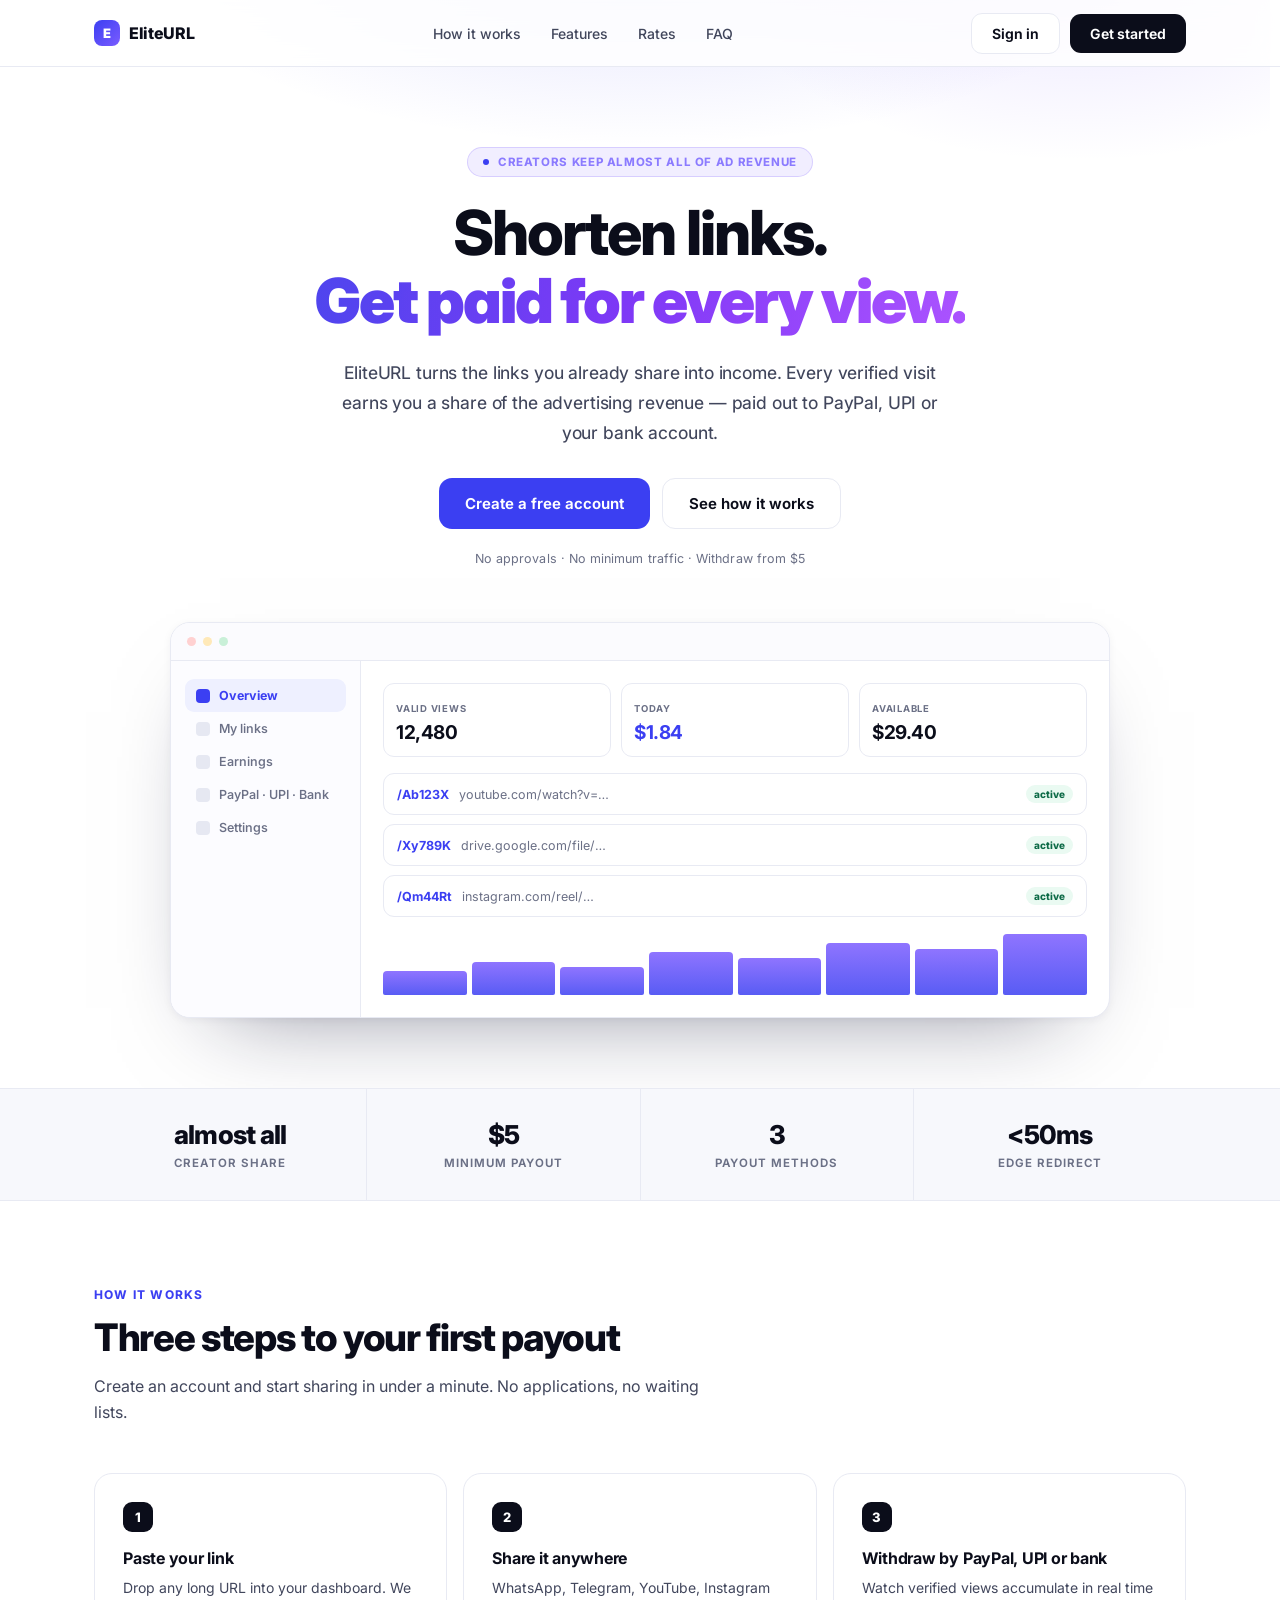
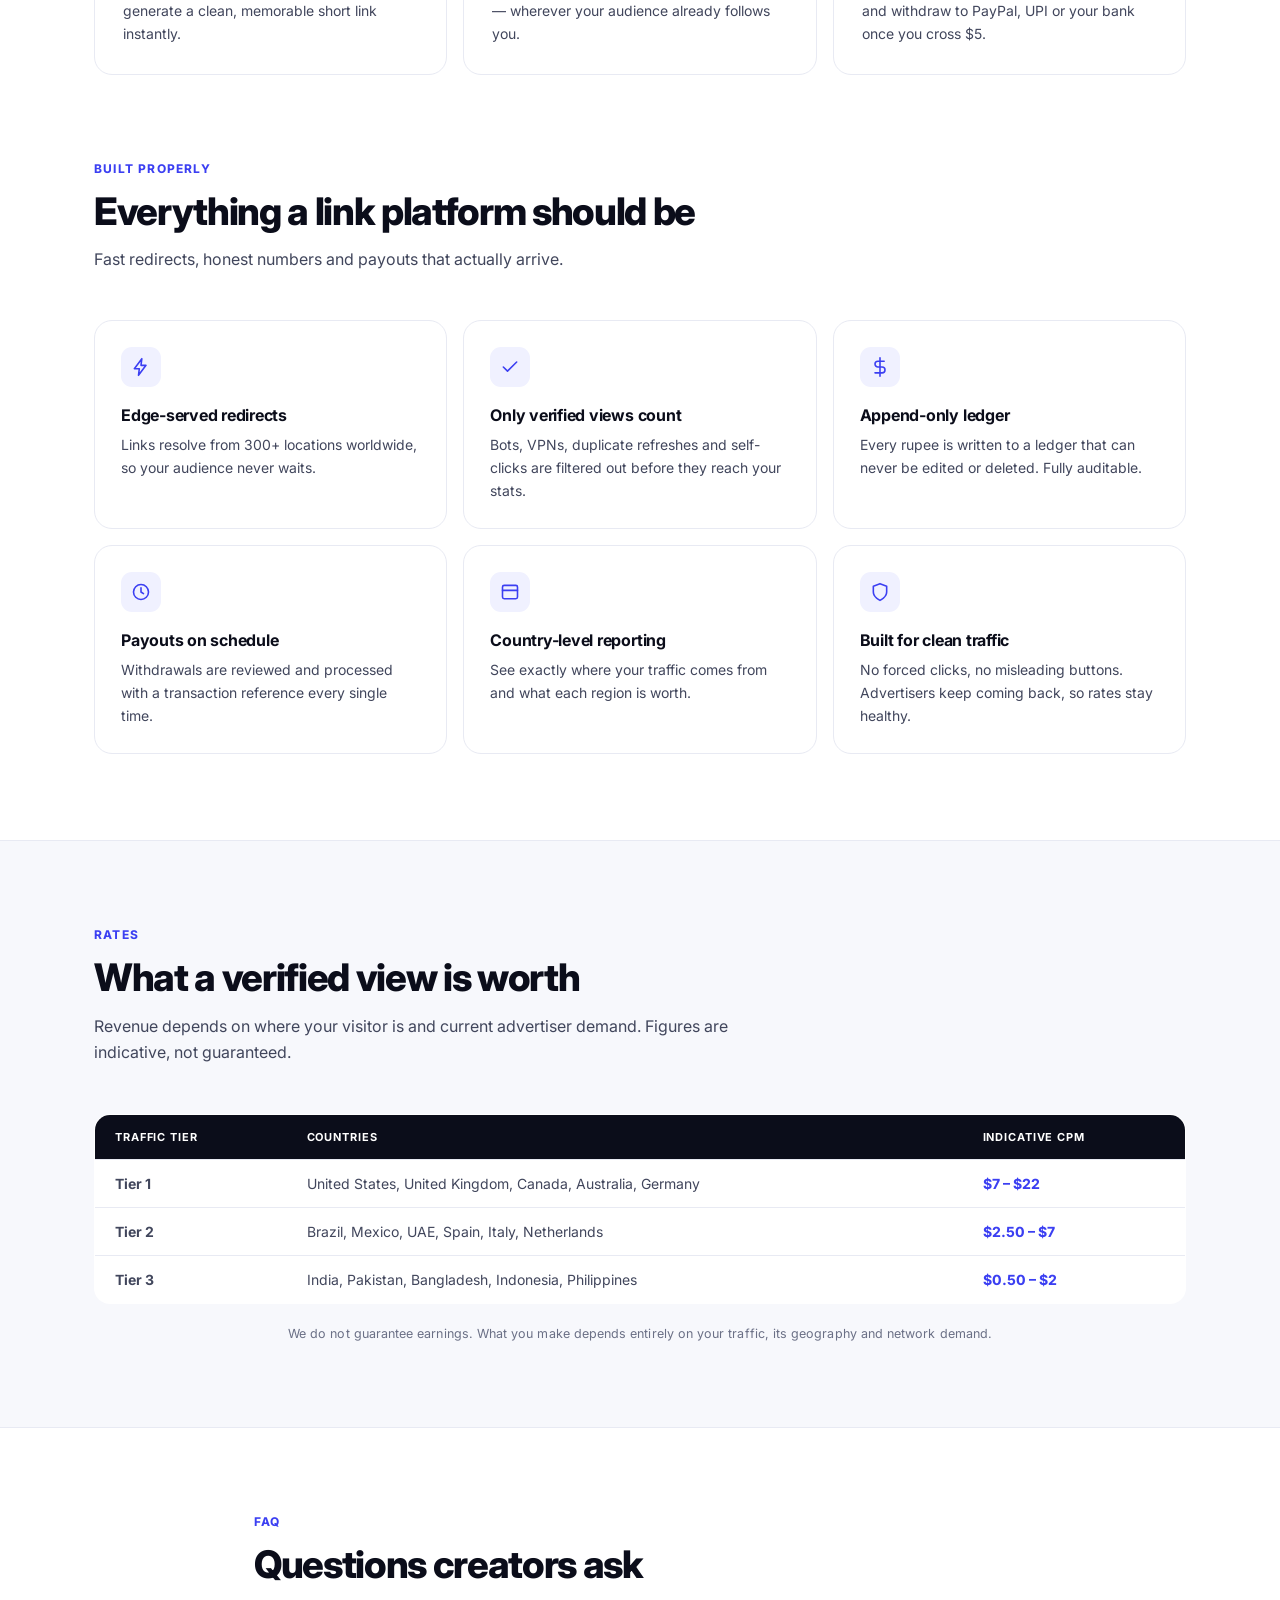
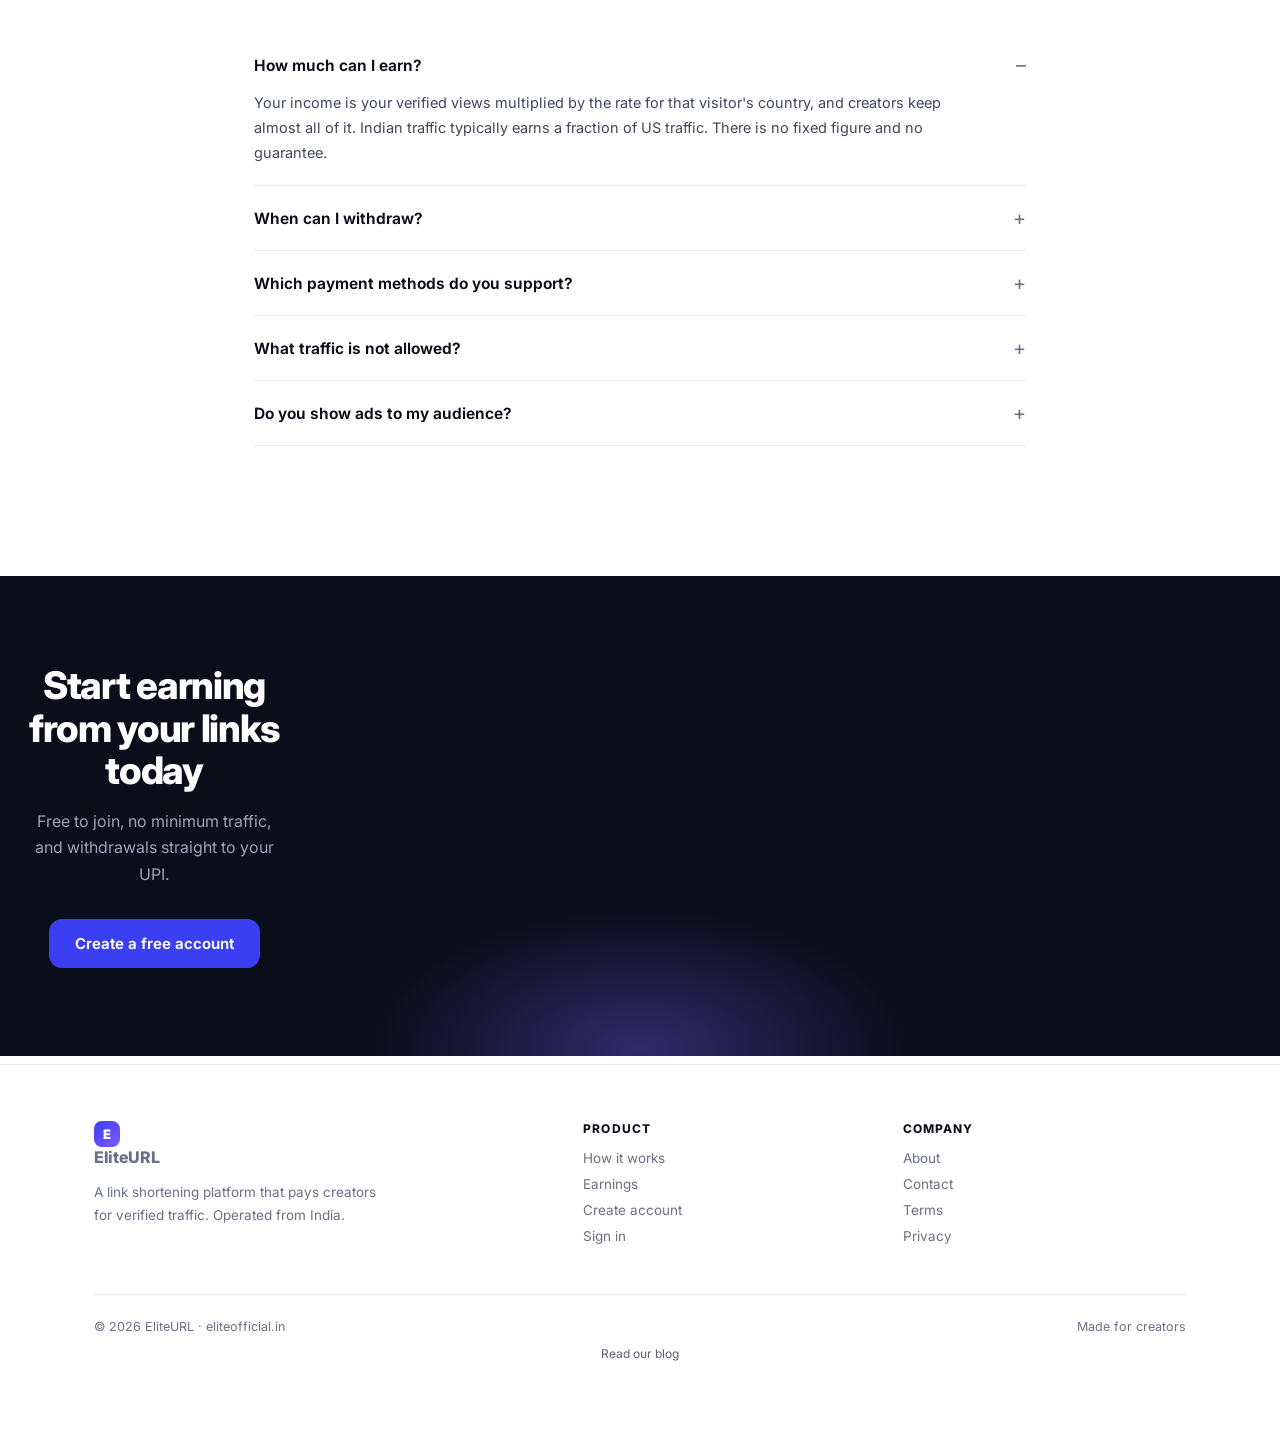
==== index.html @ 47c83dc6 "Add files via upload" ====
<!doctype html>
<html lang="en">
<head>
<meta charset="utf-8">
<meta name="viewport" content="width=device-width,initial-scale=1">
<title>EliteURL — Free URL Shortener That Pays You | Earn Money From Links in India</title>
<meta name="description" content="EliteURL is a paid URL shortener that pays creators for verified traffic. No withdrawal fee, $5 minimum payout, paid within 12 hours by UPI, PayPal or bank transfer.">
<meta name="theme-color" content="#0e1020">
<link rel="canonical" href="https://eliteofficial.in/">
<link rel="icon" href="/favicon.svg" type="image/svg+xml">
<link rel="manifest" href="/site.webmanifest">
<meta property="og:type" content="website">
<meta property="og:site_name" content="EliteURL">
<meta property="og:url" content="https://eliteofficial.in/">
<meta property="og:title" content="EliteURL — Shorten Links. Get Paid for Every View.">
<meta property="og:description" content="Free URL shortener that pays you. No withdrawal fee, $5 minimum, paid within 12 hours by UPI, PayPal or bank.">
<meta name="twitter:card" content="summary_large_image">
<meta name="twitter:title" content="EliteURL — Shorten links. Earn from every verified view.">
<meta name="twitter:description" content="Turn the links you already share into income. Keep almost all of ad revenue and withdraw straight to UPI.">
<meta name="robots" content="index,follow,max-image-preview:large">
<script type="application/ld+json">
{
  "@context": "https://schema.org",
  "@graph": [
    {
      "@type": "Organization",
      "@id": "https://eliteofficial.in/#org",
      "name": "EliteURL",
      "url": "https://eliteofficial.in/",
      "logo": "https://eliteofficial.in/favicon.svg",
      "description": "A link shortening platform that pays creators for verified traffic.",
      "areaServed": "IN"
    },
    {
      "@type": "WebSite",
      "@id": "https://eliteofficial.in/#site",
      "url": "https://eliteofficial.in/",
      "name": "EliteURL",
      "publisher": { "@id": "https://eliteofficial.in/#org" }
    },
    {
      "@type": "FAQPage",
      "mainEntity": [
        {
          "@type": "Question",
          "name": "How much can I earn with EliteURL?",
          "acceptedAnswer": { "@type": "Answer", "text": "Your income is your verified views multiplied by the rate for that visitor's country. Creators keep almost all of the advertising revenue. There is no fixed figure and no guaranteed income." }
        },
        {
          "@type": "Question",
          "name": "When can I withdraw my earnings?",
          "acceptedAnswer": { "@type": "Answer", "text": "Once your confirmed balance crosses $5. Earnings stay estimated until they are reconciled against the advertising network's report, which usually takes 30 to 45 days." }
        },
        {
          "@type": "Question",
          "name": "Which payment methods does EliteURL support?",
          "acceptedAnswer": { "@type": "Answer", "text": "PayPal, UPI and direct bank transfer. Every payout carries a transaction reference." }
        },
        {
          "@type": "Question",
          "name": "What traffic is not allowed?",
          "acceptedAnswer": { "@type": "Answer", "text": "Automated or incentivised traffic, self-clicks, proxies and VPNs, and links to malware, phishing, adult content, gambling or pirated material." }
        }
      ]
    }
  ]
}
</script>
<style>
:root{--ink:#0b0d1a;--body:#41465c;--muted:#6b7086;--accent:#3b3ff2;--accent-2:#7b5cff;--line:#e8eaf3;--bg:#ffffff;--soft:#f7f8fc;--dark:#0b0d1a}
*{box-sizing:border-box}
html{scroll-behavior:smooth;-webkit-text-size-adjust:100%}
body{overflow-x:hidden;margin:0;font-family:Inter,-apple-system,BlinkMacSystemFont,"Segoe UI",Roboto,Helvetica,Arial,sans-serif;color:var(--ink);background:var(--bg);-webkit-font-smoothing:antialiased;text-rendering:optimizeLegibility}
a{color:inherit;text-decoration:none}
.wrap{max-width:1140px;margin:0 auto;padding:0 24px}

/* nav */
header{position:sticky;top:0;z-index:50;background:rgba(255,255,255,.82);backdrop-filter:saturate(180%) blur(14px);-webkit-backdrop-filter:saturate(180%) blur(14px);border-bottom:1px solid var(--line)}
.nav{display:flex;align-items:center;justify-content:space-between;height:66px}
.brand{display:flex;align-items:center;gap:9px;font-weight:800;letter-spacing:-.02em;font-size:16px;color:var(--ink)}
.mark{width:26px;height:26px;border-radius:8px;background:linear-gradient(135deg,var(--accent),var(--accent-2));display:grid;place-items:center;color:#fff;font-size:13px;font-weight:900}
.nav-links{display:flex;align-items:center;gap:30px}
.nav-links a{font-size:14px;color:var(--body);font-weight:500}
.nav-links a:hover{color:var(--ink)}
.nav-cta{display:flex;align-items:center;gap:10px}
.btn{display:inline-flex;align-items:center;justify-content:center;gap:8px;padding:11px 20px;border-radius:11px;font-size:14px;font-weight:650;border:0;cursor:pointer;font-family:inherit;transition:transform .12s ease,background .15s ease,border-color .15s ease}
.btn:active{transform:translateY(1px)}
.btn-primary{background:var(--ink);color:#fff}
.btn-primary:hover{background:#1c2036}
.btn-accent{background:var(--accent);color:#fff}
.btn-accent:hover{background:#2f33d9}
.btn-outline{background:#fff;color:var(--ink);border:1px solid var(--line)}
.btn-outline:hover{border-color:#c9cce0;background:#fcfcff}
.btn-lg{padding:15px 26px;font-size:15px;border-radius:13px}

/* hero */
.hero{padding:80px 0 0;text-align:center;position:relative;overflow:hidden}
.hero::before{content:"";position:absolute;inset:-30% 30% auto;height:520px;background:radial-gradient(60% 60% at 50% 40%,rgba(123,92,255,.16),transparent 70%);pointer-events:none}
.eyebrow{display:inline-flex;align-items:center;gap:9px;padding:7px 15px;border-radius:99px;
  background:rgba(123,92,255,.10);border:1px solid rgba(123,92,255,.22);
  font-size:11.5px;font-weight:750;letter-spacing:.055em;text-transform:uppercase;
  color:#8b7bff;margin-bottom:22px}
.dot{width:6px;height:6px;border-radius:50%;background:#3b3ff2;box-shadow:0 0 0 3px rgba(59,63,242,.15)}
h1{font-size:clamp(34px,6.1vw,62px);line-height:1.09;letter-spacing:-.031em;margin:0 0 20px;
  font-weight:800;text-wrap:balance;font-optical-sizing:auto;
  font-feature-settings:"ss01","cv11","kern" 1;
  -webkit-font-smoothing:antialiased;-moz-osx-font-smoothing:grayscale;
  text-rendering:optimizeLegibility}
h1 br{line-height:0}
h1 .grad{background:linear-gradient(97deg,#4f46e5 0%,#7c3aed 48%,#a855f7 100%);
  -webkit-background-clip:text;background-clip:text;color:transparent;
  font-weight:900;letter-spacing:-.034em;
  display:inline-block;padding-bottom:.06em;
  -webkit-text-fill-color:transparent;
  filter:saturate(1.06)}
.lead{max-width:56ch;margin:0 auto 30px;color:var(--body);font-size:clamp(15px,1.9vw,17.5px);
  line-height:1.72;letter-spacing:-.008em;font-weight:450;text-wrap:pretty}
.cta{display:flex;gap:12px;justify-content:center;flex-wrap:wrap}
.fine{font-size:12.5px;color:var(--muted);margin:22px 0 0;letter-spacing:.005em;
  display:flex;gap:14px;justify-content:center;flex-wrap:wrap}

/* product mockup */
.mock{margin:56px auto 0;max-width:940px;border-radius:20px;border:1px solid var(--line);background:#fff;box-shadow:0 40px 90px -50px rgba(15,18,50,.5),0 2px 8px rgba(15,18,50,.05);overflow:hidden;text-align:left}
.mock-bar{height:38px;display:flex;align-items:center;gap:7px;padding:0 16px;border-bottom:1px solid var(--line);background:#fbfbfe}
.mock-bar i{width:9px;height:9px;border-radius:50%;background:#e0e2ee;display:block}
.mock-bar i:nth-child(1){background:#ffd1d1}.mock-bar i:nth-child(2){background:#ffe9b8}.mock-bar i:nth-child(3){background:#c9f0d8}
.mock-body{display:grid;grid-template-columns:190px 1fr;min-height:330px}
.mock-side{border-right:1px solid var(--line);padding:18px 14px;background:#fcfcff}
.ms-item{display:flex;align-items:center;gap:9px;padding:9px 11px;border-radius:9px;font-size:12.5px;color:var(--muted);font-weight:550}
.ms-item.on{background:#eef0ff;color:#3b3ff2;font-weight:700}
.ms-dot{width:14px;height:14px;border-radius:4px;background:#e6e8f2}
.ms-item.on .ms-dot{background:#3b3ff2}
.mock-main{padding:22px}
.mk-kpis{display:grid;grid-template-columns:repeat(3,1fr);gap:10px;margin-bottom:16px}
.mk-kpi{border:1px solid var(--line);border-radius:11px;padding:12px}
.mk-kpi span{font-size:9.5px;text-transform:uppercase;letter-spacing:.08em;color:var(--muted);font-weight:700}
.mk-kpi b{display:block;font-size:19px;letter-spacing:-.02em;margin-top:5px}
.mk-kpi b.acc{color:#3b3ff2}
.mk-row{display:flex;align-items:center;gap:10px;border:1px solid var(--line);border-radius:11px;padding:11px 13px;margin-bottom:9px;font-size:12.5px}
.mk-slug{font-weight:700;color:#3b3ff2}
.mk-url{color:var(--muted);flex:1;overflow:hidden;text-overflow:ellipsis;white-space:nowrap}
.mk-pill{font-size:10px;font-weight:800;background:#eafaf2;color:#0d6b47;padding:3px 8px;border-radius:99px}
.mk-chart{display:flex;align-items:flex-end;gap:5px;height:64px;margin-top:14px}
.mk-chart i{flex:1;background:linear-gradient(180deg,#7b5cff,#3b3ff2);border-radius:4px 4px 2px 2px;opacity:.85}

/* strip */
.strip{border-top:1px solid var(--line);border-bottom:1px solid var(--line);background:var(--soft);margin-top:70px}
.strip-in{display:grid;grid-template-columns:repeat(auto-fit,minmax(160px,1fr));gap:1px;background:var(--line)}
.stat{background:var(--soft);padding:30px 18px;text-align:center}
.stat b{display:block;font-size:26px;letter-spacing:-.03em;font-weight:800}
.stat span{font-size:11.5px;color:var(--muted);text-transform:uppercase;letter-spacing:.09em;font-weight:650;margin-top:6px;display:block}

/* sections */
section{padding:86px 0}
.sec-head{max-width:640px;margin-bottom:48px}
.kicker{font-size:12px;font-weight:750;letter-spacing:.1em;text-transform:uppercase;color:var(--accent);margin-bottom:14px}
h2{font-size:clamp(26px,3.6vw,38px);letter-spacing:-.035em;margin:0 0 14px;font-weight:800;line-height:1.12}
.sub{color:var(--body);font-size:16px;margin:0;line-height:1.65}

.grid{display:grid;gap:16px;grid-template-columns:repeat(auto-fit,minmax(270px,1fr))}
.card{background:#fff;border:1px solid var(--line);border-radius:18px;padding:26px;transition:border-color .18s,transform .18s,box-shadow .18s}
.card:hover{border-color:#d6d9ec;transform:translateY(-3px);box-shadow:0 20px 40px -30px rgba(15,18,50,.4)}
.ico{width:40px;height:40px;border-radius:11px;background:#f0f1ff;display:grid;place-items:center;margin-bottom:18px}
.ico svg{width:20px;height:20px;stroke:#3b3ff2;fill:none;stroke-width:1.9;stroke-linecap:round;stroke-linejoin:round}
.card h3{margin:0 0 9px;font-size:16px;letter-spacing:-.015em;font-weight:700}
.card p{margin:0;color:var(--body);font-size:14px;line-height:1.62}

.steps{display:grid;gap:16px;grid-template-columns:repeat(auto-fit,minmax(250px,1fr))}
.step{background:#fff;border:1px solid var(--line);border-radius:18px;padding:28px;position:relative}
.num{width:30px;height:30px;border-radius:9px;background:var(--ink);color:#fff;display:grid;place-items:center;font-size:13px;font-weight:800;margin-bottom:16px}
.step h3{margin:0 0 9px;font-size:16px;font-weight:700;letter-spacing:-.015em}
.step p{margin:0;color:var(--body);font-size:14px;line-height:1.62}

/* rates */
.rates{background:var(--soft);border-top:1px solid var(--line);border-bottom:1px solid var(--line)}
.rtable{width:100%;border-collapse:collapse;background:#fff;border-radius:16px;overflow:hidden;border:1px solid var(--line);font-size:14px}
.rtable th{background:var(--dark);color:#fff;text-align:left;padding:15px 20px;font-size:11px;letter-spacing:.08em;text-transform:uppercase;font-weight:700}
.rtable td{padding:15px 20px;border-top:1px solid var(--line);color:var(--body)}
.rtable td:last-child{font-weight:750;color:var(--accent);white-space:nowrap}
.rtable tr:hover td{background:#fcfcff}

/* faq */
details{border-bottom:1px solid var(--line);padding:20px 0}
details summary{cursor:pointer;font-weight:650;font-size:15.5px;list-style:none;display:flex;justify-content:space-between;align-items:center;gap:16px}
details summary::-webkit-details-marker{display:none}
details summary::after{content:"+";font-size:20px;color:var(--muted);font-weight:400}
details[open] summary::after{content:"–"}
details p{margin:14px 0 0;color:var(--body);font-size:14.5px;line-height:1.7;max-width:720px}

/* cta */
.band{background:var(--dark);color:#fff;text-align:center;padding:88px 0;position:relative;overflow:hidden}
.band::before{content:"";position:absolute;inset:auto 20% -40% ;height:400px;background:radial-gradient(50% 50% at 50% 50%,rgba(123,92,255,.35),transparent 70%);pointer-events:none}
.band h2{color:#fff;margin-bottom:16px;position:relative}
.band p{color:#9ea3bb;max-width:520px;margin:0 auto 32px;font-size:16px;line-height:1.65;position:relative}
.band .btn{position:relative}

footer{border-top:1px solid var(--line);padding:56px 0 40px;color:var(--muted);font-size:13.5px;background:#fff}
.fgrid{display:grid;grid-template-columns:1.6fr 1fr 1fr;gap:36px;margin-bottom:40px}
.fgrid h4{font-size:12px;text-transform:uppercase;letter-spacing:.09em;color:var(--ink);margin:0 0 14px;font-weight:750}
.fgrid a{display:block;color:var(--muted);margin-bottom:10px}
.fgrid a:hover{color:var(--ink)}
.fbot{border-top:1px solid var(--line);padding-top:24px;display:flex;justify-content:space-between;gap:16px;flex-wrap:wrap;font-size:12.5px}
@media(max-width:860px){ .mock-body{grid-template-columns:1fr} .mock-side{display:none} .nav-links{display:none} .fgrid{grid-template-columns:1fr 1fr} }
@media(max-width:520px){ .fgrid{grid-template-columns:1fr} .hero{padding-top:56px} section{padding:64px 0} }

/* ---- visual punch ---- */
.hero{position:relative;overflow:visible}
.hero::before{content:"";position:absolute;inset:-140px -60px auto -60px;height:520px;
  background:radial-gradient(60% 60% at 50% 0%,rgba(59,63,242,.16),transparent 70%),
             radial-gradient(40% 50% at 85% 10%,rgba(123,92,255,.14),transparent 70%);
  z-index:-1;pointer-events:none}
.grad{background:linear-gradient(100deg,#3b3ff2,#7b5cff,#3b3ff2);background-size:200% auto;
  -webkit-background-clip:text;background-clip:text;color:transparent;animation:shine 6s linear infinite}
@keyframes shine{to{background-position:200% center}}
.eyebrow .dot{box-shadow:0 0 0 0 rgba(22,163,74,.6);animation:pulse 2.2s infinite}
@keyframes pulse{70%{box-shadow:0 0 0 8px rgba(22,163,74,0)}100%{box-shadow:0 0 0 0 rgba(22,163,74,0)}}
.band{display:grid;grid-template-columns:repeat(4,1fr);gap:16px;margin:44px 0 8px}
.band .b{background:linear-gradient(180deg,#fff,#fbfbff);border:1px solid var(--line);border-radius:16px;padding:20px 16px;text-align:center;transition:.25s}
.band .b:hover{transform:translateY(-3px);box-shadow:0 18px 36px -26px rgba(20,24,80,.55);border-color:#cfd3ee}
.band b{display:block;font-size:26px;letter-spacing:-.03em;background:linear-gradient(100deg,#3b3ff2,#7b5cff);-webkit-background-clip:text;background-clip:text;color:transparent}
.band span{font-size:11.5px;color:var(--muted);text-transform:uppercase;letter-spacing:.08em;font-weight:700}
.card{transition:.25s}
.card:hover{transform:translateY(-3px);box-shadow:0 20px 40px -30px rgba(20,24,80,.6);border-color:#cfd3ee}
.card .ico{transition:.25s}
.card:hover .ico{transform:scale(1.08) rotate(-4deg)}
.reveal{opacity:0;transform:translateY(18px);transition:opacity .6s ease,transform .6s ease}
.reveal.in{opacity:1;transform:none}
@media(max-width:760px){.band{grid-template-columns:repeat(2,1fr)}}
@media(prefers-reduced-motion:reduce){.grad,.eyebrow .dot{animation:none}.reveal{opacity:1;transform:none}}

</style>
<style>
.shorten{margin:34px auto 0;max-width:640px;background:#fff;border:1px solid var(--line);border-radius:18px;padding:16px;box-shadow:0 24px 50px -34px rgba(15,18,50,.45)}
.shorten form{display:flex;gap:10px;flex-wrap:wrap}
.shorten input{flex:1 1 260px;min-width:0;padding:15px 16px;font-size:15px;font-family:inherit;border:1px solid var(--line);border-radius:12px;background:#fbfbfe;outline:none;color:var(--ink)}
.shorten input:focus{border-color:#a9abff;box-shadow:0 0 0 4px #eeeefe;background:#fff}
.shorten button{padding:15px 24px;font-size:15px;font-weight:700;border:0;border-radius:12px;background:var(--accent);color:#fff;cursor:pointer;font-family:inherit}
.shorten button:disabled{background:#c8cbe0}
.sh-result{margin-top:14px;display:none}
.sh-result.show{display:block}
.sh-result a{display:block;background:#eafaf2;border:1px solid #c9ecd9;color:#0d6b47;font-weight:750;padding:14px;border-radius:12px;text-decoration:none;word-break:break-all;text-align:center;font-size:15px}
.sh-note{font-size:12.5px;color:var(--muted);margin-top:10px;text-align:center}
.sh-note a{color:var(--accent);font-weight:650}
.sh-err{color:#b3261e;font-size:13px;margin-top:10px;text-align:center}
</style>
<link rel="preconnect" href="https://fonts.googleapis.com"><link rel="preconnect" href="https://fonts.gstatic.com" crossorigin><link href="https://fonts.googleapis.com/css2?family=Inter:wght@400;500;600;700;800;900&display=swap" rel="stylesheet">
<link rel="icon" type="image/png" sizes="32x32" href="/favicon-32.png">
<link rel="apple-touch-icon" sizes="180x180" href="/apple-touch-icon.png">
<meta name="theme-color" content="#3b3ff2">
<meta property="og:image" content="https://eliteofficial.in/og.png">
<meta property="og:image:width" content="1200">
<meta property="og:image:height" content="630">
<meta property="og:image:alt" content="EliteURL — Shorten Links. Get Paid for Every View.">
<meta name="twitter:card" content="summary_large_image">
<meta name="twitter:image" content="https://eliteofficial.in/og.png">
<noscript><style>.reveal{opacity:1!important;transform:none!important}</style></noscript>
</head>
<body>

<header><div class="wrap nav">
  <a class="brand" href="/"><span class="mark">E</span>EliteURL</a>
  <nav class="nav-links">
    <a href="#how">How it works</a>
    <a href="#features">Features</a>
    <a href="#rates">Rates</a>
    <a href="#faq">FAQ</a>
  </nav>
  <div class="nav-cta">
    <a class="btn btn-outline" href="/login">Sign in</a>
    <a class="btn btn-primary" href="/register">Get started</a>
  </div>
</div></header>

<div class="wrap hero">
  <div class="eyebrow"><span class="dot"></span>Creators keep almost all of ad revenue</div>
  <h1>Shorten links.<br><span class="grad">Get paid for every view.</span></h1>
  <p class="lead">EliteURL turns the links you already share into income. Every verified visit earns you a share of the advertising revenue — paid out to PayPal, UPI or your bank account.</p>
  <div class="cta">
    <a class="btn btn-accent btn-lg" href="/register">Create a free account</a>
    <a class="btn btn-outline btn-lg" href="#how">See how it works</a>
  </div>
  <div class="shorten" style="display:none"></div>
  </div>
  <p class="fine">No approvals · No minimum traffic · Withdraw from $5</p>

  <div class="mock">
    <div class="mock-bar"><i></i><i></i><i></i></div>
    <div class="mock-body">
      <div class="mock-side">
        <div class="ms-item on"><span class="ms-dot"></span>Overview</div>
        <div class="ms-item"><span class="ms-dot"></span>My links</div>
        <div class="ms-item"><span class="ms-dot"></span>Earnings</div>
        <div class="ms-item"><span class="ms-dot"></span>PayPal · UPI · Bank</div>
        <div class="ms-item"><span class="ms-dot"></span>Settings</div>
      </div>
      <div class="mock-main">
        <div class="mk-kpis">
          <div class="mk-kpi"><span>Valid views</span><b>12,480</b></div>
          <div class="mk-kpi"><span>Today</span><b class="acc">$1.84</b></div>
          <div class="mk-kpi"><span>Available</span><b>$29.40</b></div>
        </div>
        <div class="mk-row"><span class="mk-slug">/Ab123X</span><span class="mk-url">youtube.com/watch?v=…</span><span class="mk-pill">active</span></div>
        <div class="mk-row"><span class="mk-slug">/Xy789K</span><span class="mk-url">drive.google.com/file/…</span><span class="mk-pill">active</span></div>
        <div class="mk-row"><span class="mk-slug">/Qm44Rt</span><span class="mk-url">instagram.com/reel/…</span><span class="mk-pill">active</span></div>
        <div class="mk-chart">
          <i style="height:38%"></i><i style="height:52%"></i><i style="height:44%"></i><i style="height:68%"></i>
          <i style="height:58%"></i><i style="height:82%"></i><i style="height:72%"></i><i style="height:96%"></i>
        </div>
      </div>
    </div>
  </div>
</div>

<div class="strip"><div class="wrap"><div class="strip-in">
  <div class="stat"><b>almost all</b><span>Creator share</span></div>
  <div class="stat"><b>$5</b><span>Minimum payout</span></div>
  <div class="stat"><b>3</b><span>Payout methods</span></div>
  <div class="stat"><b>&lt;50ms</b><span>Edge redirect</span></div>
</div></div></div>


 </div>
<section id="how" class="reveal"><div class="wrap">
  <div class="sec-head">
    <div class="kicker">How it works</div>
    <h2>Three steps to your first payout</h2>
    <p class="sub">Create an account and start sharing in under a minute. No applications, no waiting lists.</p>
  </div>
  <div class="steps">
    <div class="step"><div class="num">1</div><h3>Paste your link</h3><p>Drop any long URL into your dashboard. We generate a clean, memorable short link instantly.</p></div>
    <div class="step"><div class="num">2</div><h3>Share it anywhere</h3><p>WhatsApp, Telegram, YouTube, Instagram — wherever your audience already follows you.</p></div>
    <div class="step"><div class="num">3</div><h3>Withdraw by PayPal, UPI or bank</h3><p>Watch verified views accumulate in real time and withdraw to PayPal, UPI or your bank once you cross $5.</p></div>
  </div>
</div></section>

<section id="features" class="reveal" style="padding-top:0"><div class="wrap">
  <div class="sec-head">
    <div class="kicker">Built properly</div>
    <h2>Everything a link platform should be</h2>
    <p class="sub">Fast redirects, honest numbers and payouts that actually arrive.</p>
  </div>
  <div class="grid">
    <div class="card"><div class="ico"><svg viewBox="0 0 24 24"><path d="M13 2 4 14h6l-1 8 9-12h-6l1-8z"/></svg></div>
      <h3>Edge-served redirects</h3><p>Links resolve from 300+ locations worldwide, so your audience never waits.</p></div>
    <div class="card"><div class="ico"><svg viewBox="0 0 24 24"><path d="M20 6 9 17l-5-5"/></svg></div>
      <h3>Only verified views count</h3><p>Bots, VPNs, duplicate refreshes and self-clicks are filtered out before they reach your stats.</p></div>
    <div class="card"><div class="ico"><svg viewBox="0 0 24 24"><path d="M12 1v22M17 5H9.5a3.5 3.5 0 0 0 0 7h5a3.5 3.5 0 0 1 0 7H6"/></svg></div>
      <h3>Append-only ledger</h3><p>Every rupee is written to a ledger that can never be edited or deleted. Fully auditable.</p></div>
    <div class="card"><div class="ico"><svg viewBox="0 0 24 24"><circle cx="12" cy="12" r="9"/><path d="M12 7v5l3 2"/></svg></div>
      <h3>Payouts on schedule</h3><p>Withdrawals are reviewed and processed with a transaction reference every single time.</p></div>
    <div class="card"><div class="ico"><svg viewBox="0 0 24 24"><rect x="3" y="4" width="18" height="16" rx="2"/><path d="M3 10h18"/></svg></div>
      <h3>Country-level reporting</h3><p>See exactly where your traffic comes from and what each region is worth.</p></div>
    <div class="card"><div class="ico"><svg viewBox="0 0 24 24"><path d="M12 22s8-4 8-10V5l-8-3-8 3v7c0 6 8 10 8 10z"/></svg></div>
      <h3>Built for clean traffic</h3><p>No forced clicks, no misleading buttons. Advertisers keep coming back, so rates stay healthy.</p></div>
  </div>
</div></section>

<section id="rates" class="rates reveal"><div class="wrap">
  <div class="sec-head">
    <div class="kicker">Rates</div>
    <h2>What a verified view is worth</h2>
    <p class="sub">Revenue depends on where your visitor is and current advertiser demand. Figures are indicative, not guaranteed.</p>
  </div>
  <table class="rtable">
    <tr><th>Traffic tier</th><th>Countries</th><th>Indicative CPM</th></tr>
    <tr><td><strong>Tier 1</strong></td><td>United States, United Kingdom, Canada, Australia, Germany</td><td>$7 – $22</td></tr>
    <tr><td><strong>Tier 2</strong></td><td>Brazil, Mexico, UAE, Spain, Italy, Netherlands</td><td>$2.50 – $7</td></tr>
    <tr><td><strong>Tier 3</strong></td><td>India, Pakistan, Bangladesh, Indonesia, Philippines</td><td>$0.50 – $2</td></tr>
  </table>
  <p class="fine">We do not guarantee earnings. What you make depends entirely on your traffic, its geography and network demand.</p>
</div></section>

<section id="faq" class="reveal"><div class="wrap" style="max-width:820px">
  <div class="sec-head"><div class="kicker">FAQ</div><h2>Questions creators ask</h2></div>
  <details open><summary>How much can I earn?</summary>
    <p>Your income is your verified views multiplied by the rate for that visitor's country, and creators keep almost all of it. Indian traffic typically earns a fraction of US traffic. There is no fixed figure and no guarantee.</p></details>
  <details><summary>When can I withdraw?</summary>
    <p>Once your confirmed balance crosses $5. Earnings stay in an estimated state until they are reconciled against the advertising network's report, which usually takes 30 to 45 days.</p></details>
  <details><summary>Which payment methods do you support?</summary>
    <p>PayPal, UPI and direct bank transfer. Every payout carries a transaction reference you can verify.</p></details>
  <details><summary>What traffic is not allowed?</summary>
    <p>Automated or incentivised traffic, self-clicks, proxies and VPNs, and links to malware, phishing, adult content, gambling or pirated material. Violations result in suspension and forfeiture of unpaid balances.</p></details>
  <details><summary>Do you show ads to my audience?</summary>
    <p>Yes. Visitors see a short sponsored step before reaching the destination, with a visible countdown and a clearly labelled continue button. This is what generates the revenue you earn from.</p></details>
</div></section>

<div class="band reveal"><div class="wrap">
  <h2>Start earning from your links today</h2>
  <p>Free to join, no minimum traffic, and withdrawals straight to your UPI.</p>
  <a class="btn btn-accent btn-lg" href="/register">Create a free account</a>
</div></div>

<footer><div class="wrap">
  <div class="fgrid">
    <div>
      <a class="brand" href="/" style="margin-bottom:14px"><span class="mark">E</span>EliteURL</a>
      <p style="margin:0;max-width:300px;line-height:1.7">A link shortening platform that pays creators for verified traffic. Operated from India.</p>
    </div>
    <div><h4>Product</h4>
      <a href="/how-it-works">How it works</a><a href="/earnings">Earnings</a><a href="/register">Create account</a><a href="/login">Sign in</a></div>
    <div><h4>Company</h4>
      <a href="/about">About</a><a href="/contact">Contact</a><a href="/terms">Terms</a><a href="/privacy">Privacy</a></div>
  </div>
  <div class="fbot"><span>© 2026 EliteURL · eliteofficial.in</span><span>Made for creators</span></div>
</div><div class="wrap"><p style="text-align:center;font-size:12px;padding-bottom:20px"><a href="/blog" style="color:#5b6076">Read our blog</a></p></div></footer>


<script>
fetch('/api/me').then(function(r){return r.json();}).then(function(d){
  if(!d.ok) return;
  var btns=document.querySelectorAll('a[href="/login"], a[href="/register"]');
  btns.forEach(function(b){ if(/sign in|log in/i.test(b.textContent)){ b.textContent='Dashboard'; b.href='/dashboard'; } });
  var cta=document.querySelectorAll('a[href="/register"]');
  cta.forEach(function(b){ b.textContent='Go to dashboard'; b.href='/dashboard'; });
}).catch(function(){});
</script>
<script>
(function(){
  var els=document.querySelectorAll('.reveal');
  function showAll(){ els.forEach(function(e){ e.classList.add('in'); }); }
  if(!els.length) return;
  if(!('IntersectionObserver' in window)){ showAll(); return; }
  try{
    var io=new IntersectionObserver(function(en){en.forEach(function(x){if(x.isIntersecting){x.target.classList.add('in');io.unobserve(x.target);}});},{threshold:.12});
    els.forEach(function(e){io.observe(e);});
    // safety: agar 2.5s tak kuch na dikhe to sab dikha do
    setTimeout(function(){ els.forEach(function(e){ if(!e.classList.contains('in')) e.classList.add('in'); }); }, 2500);
  }catch(e){ showAll(); }
})();
</script>
</body>
</html>
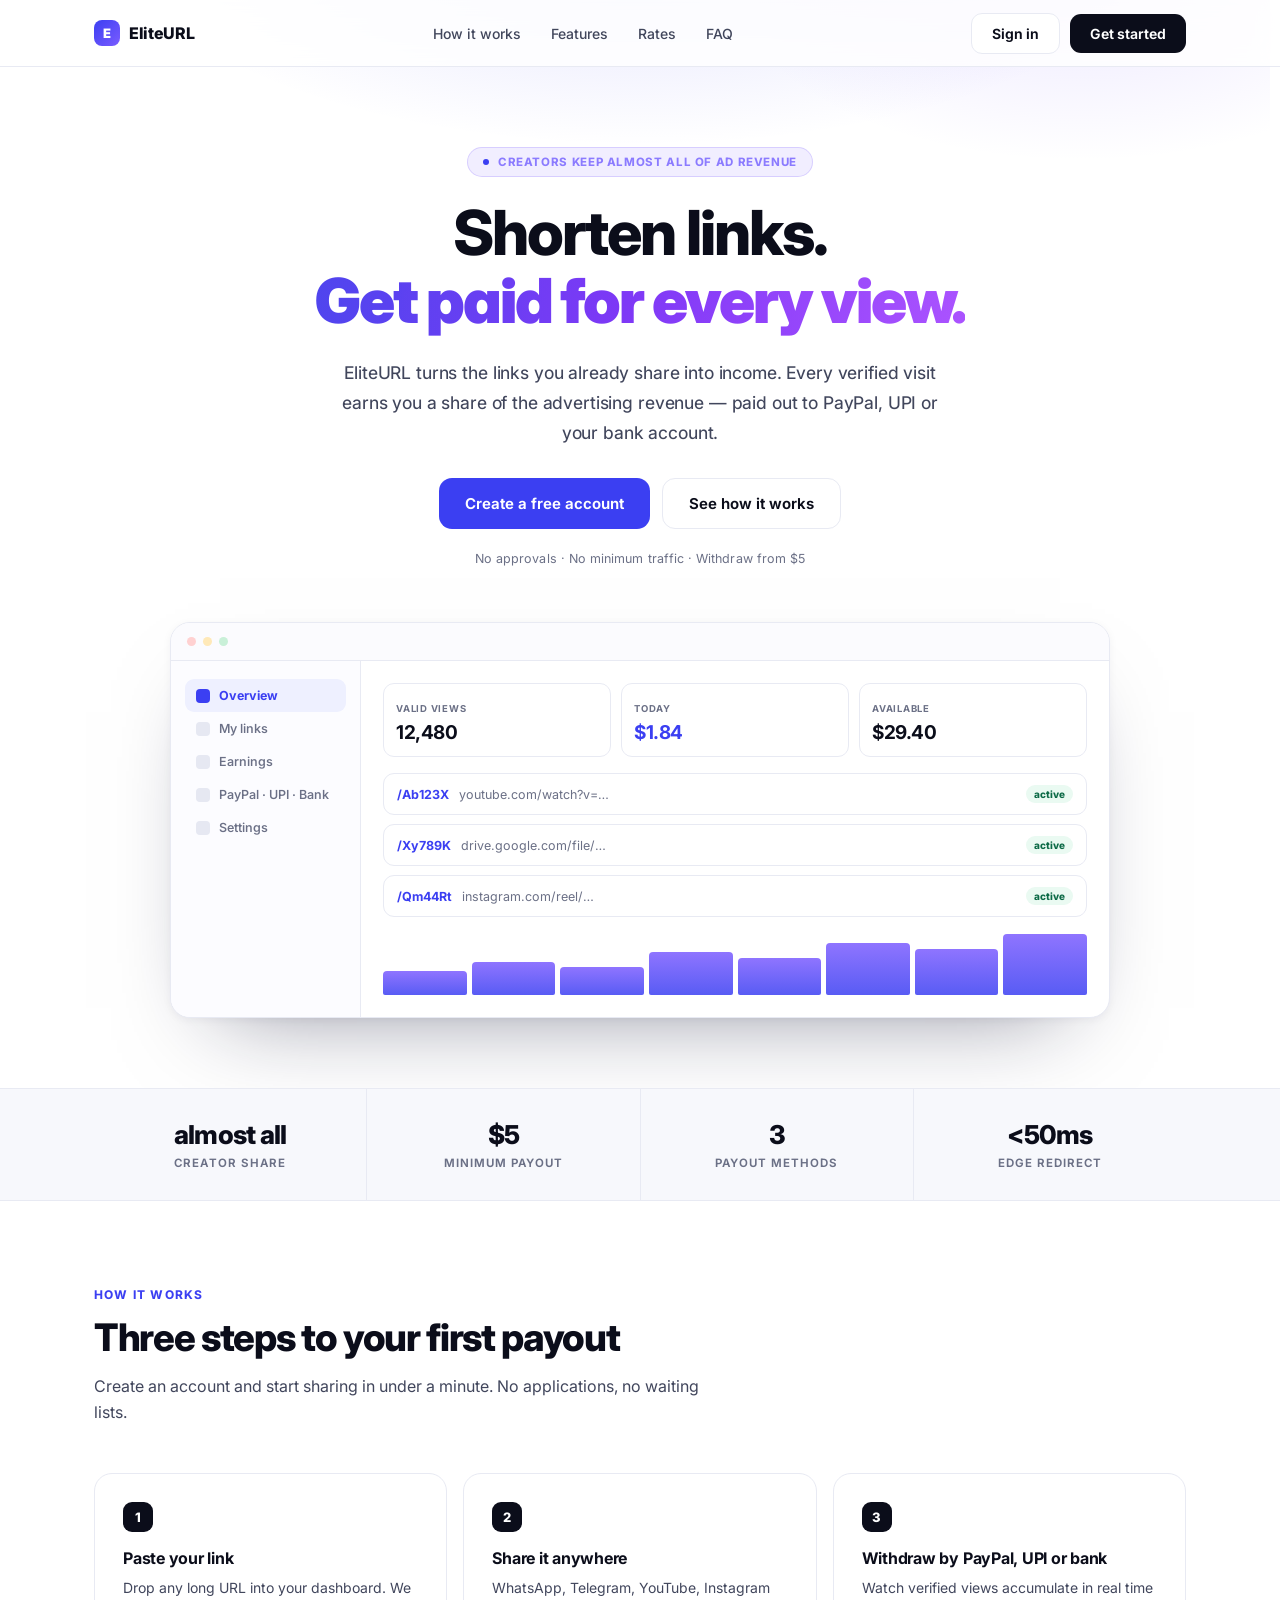
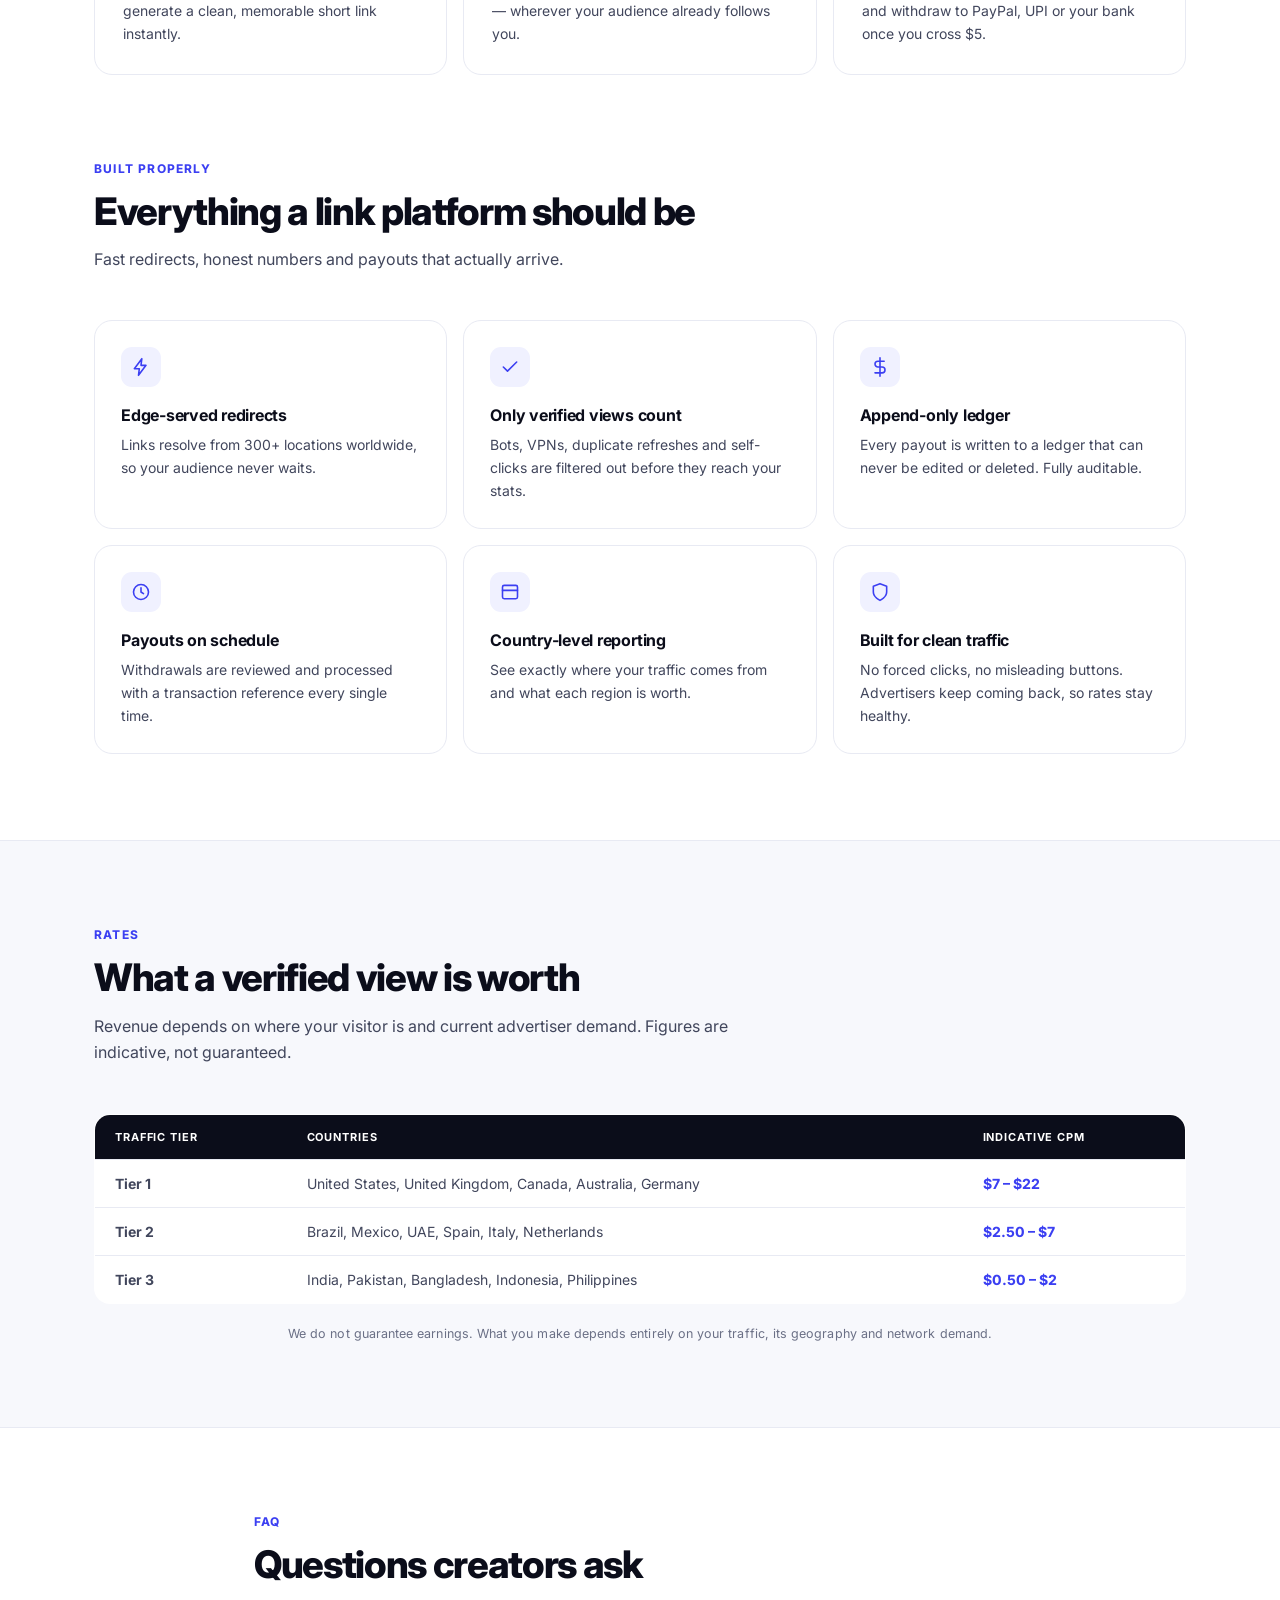
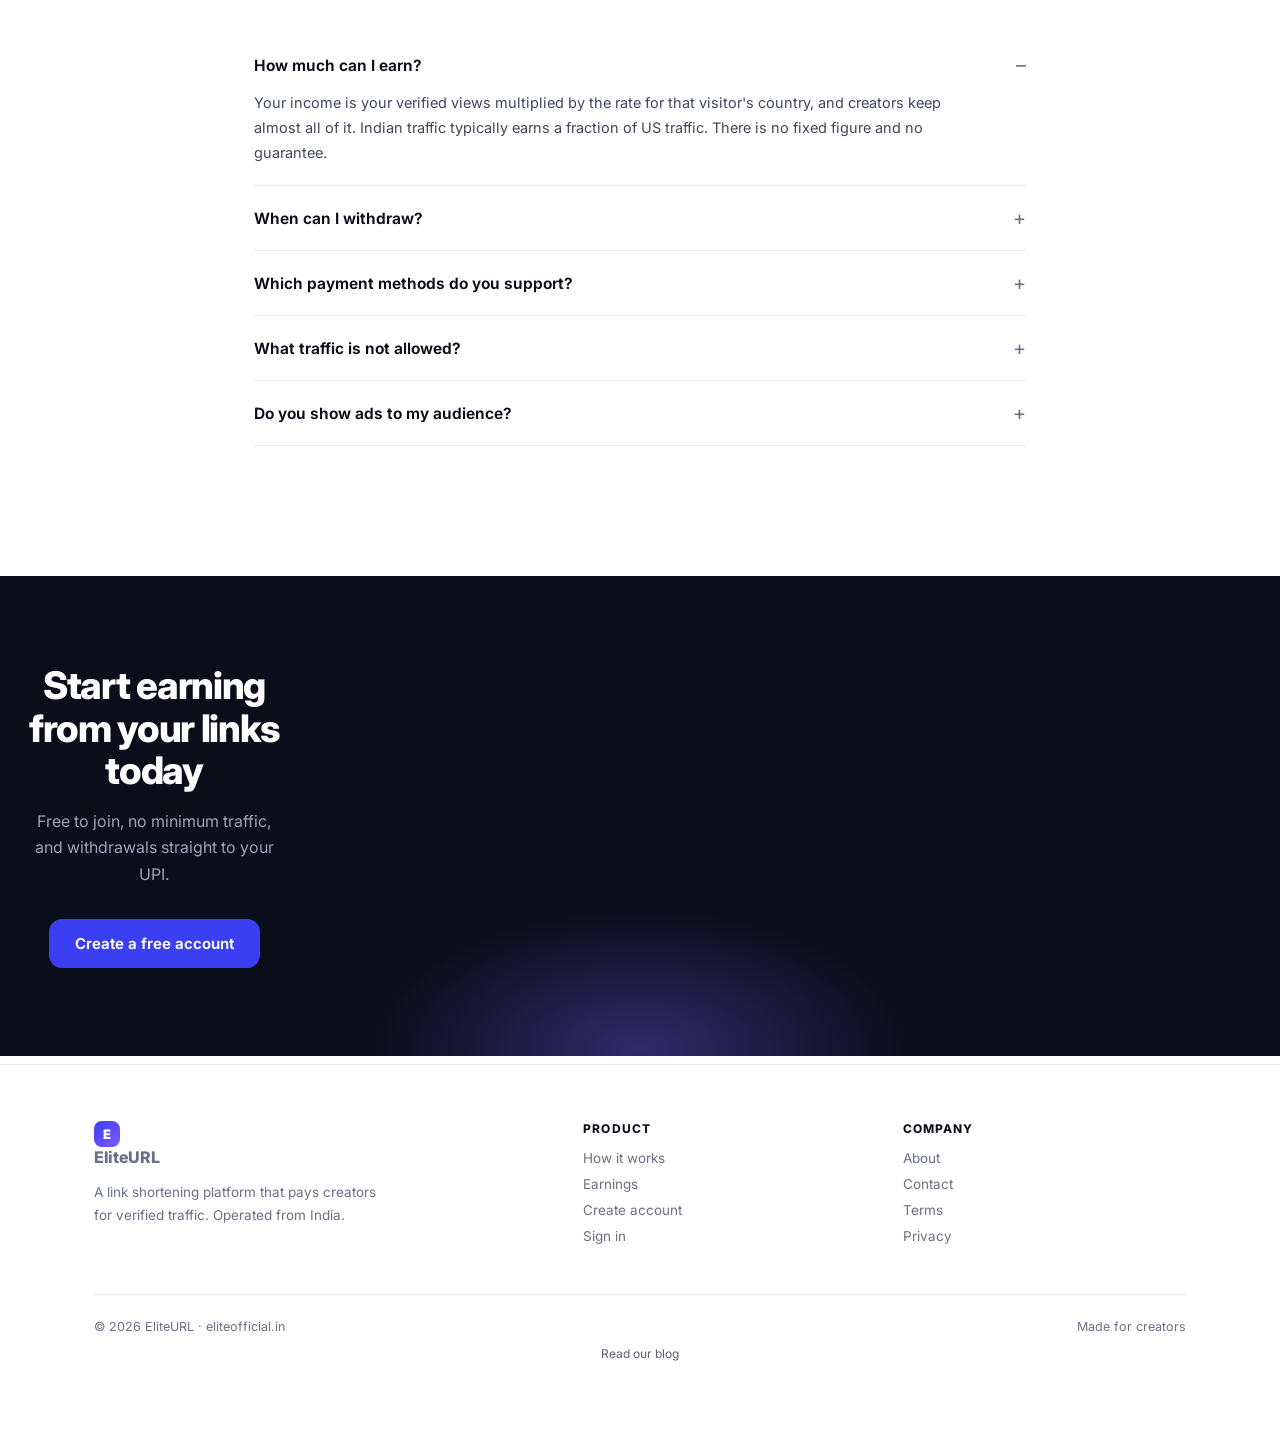
==== commit 3abd4c96: "Add files via upload" ====
--- a/index.html
+++ b/index.html
@@ -49,7 +49,7 @@
         {
           "@type": "Question",
           "name": "When can I withdraw my earnings?",
-          "acceptedAnswer": { "@type": "Answer", "text": "Once your confirmed balance crosses $5. Earnings stay estimated until they are reconciled against the advertising network's report, which usually takes 30 to 45 days." }
+          "acceptedAnswer": { "@type": "Answer", "text": "Once your confirmed balance crosses $5. Earnings stay estimated during the day and move to confirmed automatically every night at 12:00 AM IST." }
         },
         {
           "@type": "Question",
@@ -345,7 +345,7 @@
     <div class="card"><div class="ico"><svg viewBox="0 0 24 24"><path d="M20 6 9 17l-5-5"/></svg></div>
       <h3>Only verified views count</h3><p>Bots, VPNs, duplicate refreshes and self-clicks are filtered out before they reach your stats.</p></div>
     <div class="card"><div class="ico"><svg viewBox="0 0 24 24"><path d="M12 1v22M17 5H9.5a3.5 3.5 0 0 0 0 7h5a3.5 3.5 0 0 1 0 7H6"/></svg></div>
-      <h3>Append-only ledger</h3><p>Every rupee is written to a ledger that can never be edited or deleted. Fully auditable.</p></div>
+      <h3>Append-only ledger</h3><p>Every payout is written to a ledger that can never be edited or deleted. Fully auditable.</p></div>
     <div class="card"><div class="ico"><svg viewBox="0 0 24 24"><circle cx="12" cy="12" r="9"/><path d="M12 7v5l3 2"/></svg></div>
       <h3>Payouts on schedule</h3><p>Withdrawals are reviewed and processed with a transaction reference every single time.</p></div>
     <div class="card"><div class="ico"><svg viewBox="0 0 24 24"><rect x="3" y="4" width="18" height="16" rx="2"/><path d="M3 10h18"/></svg></div>
@@ -375,7 +375,7 @@
   <details open><summary>How much can I earn?</summary>
     <p>Your income is your verified views multiplied by the rate for that visitor's country, and creators keep almost all of it. Indian traffic typically earns a fraction of US traffic. There is no fixed figure and no guarantee.</p></details>
   <details><summary>When can I withdraw?</summary>
-    <p>Once your confirmed balance crosses $5. Earnings stay in an estimated state until they are reconciled against the advertising network's report, which usually takes 30 to 45 days.</p></details>
+    <p>Once your confirmed balance crosses $5. Earnings stay in an estimated state during the day and move to confirmed automatically every night at 12:00 AM IST.</p></details>
   <details><summary>Which payment methods do you support?</summary>
     <p>PayPal, UPI and direct bank transfer. Every payout carries a transaction reference you can verify.</p></details>
   <details><summary>What traffic is not allowed?</summary>
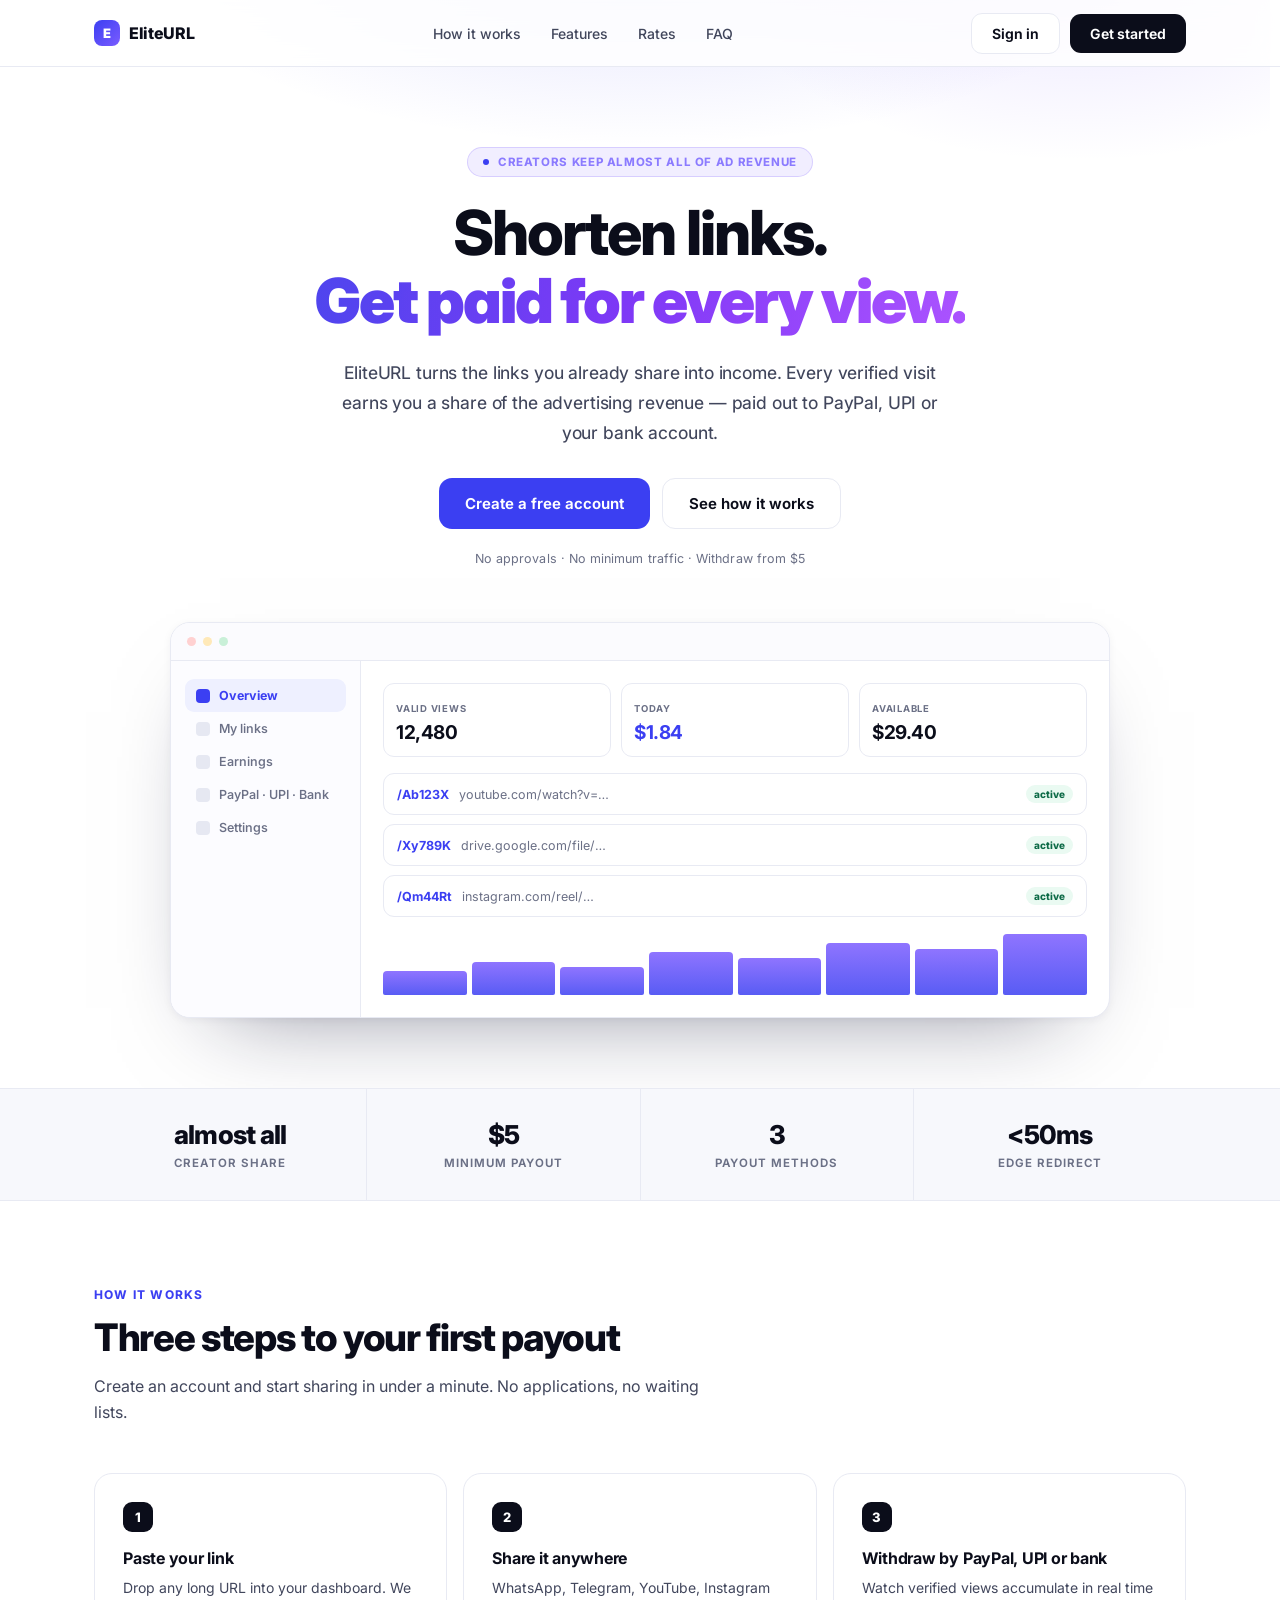
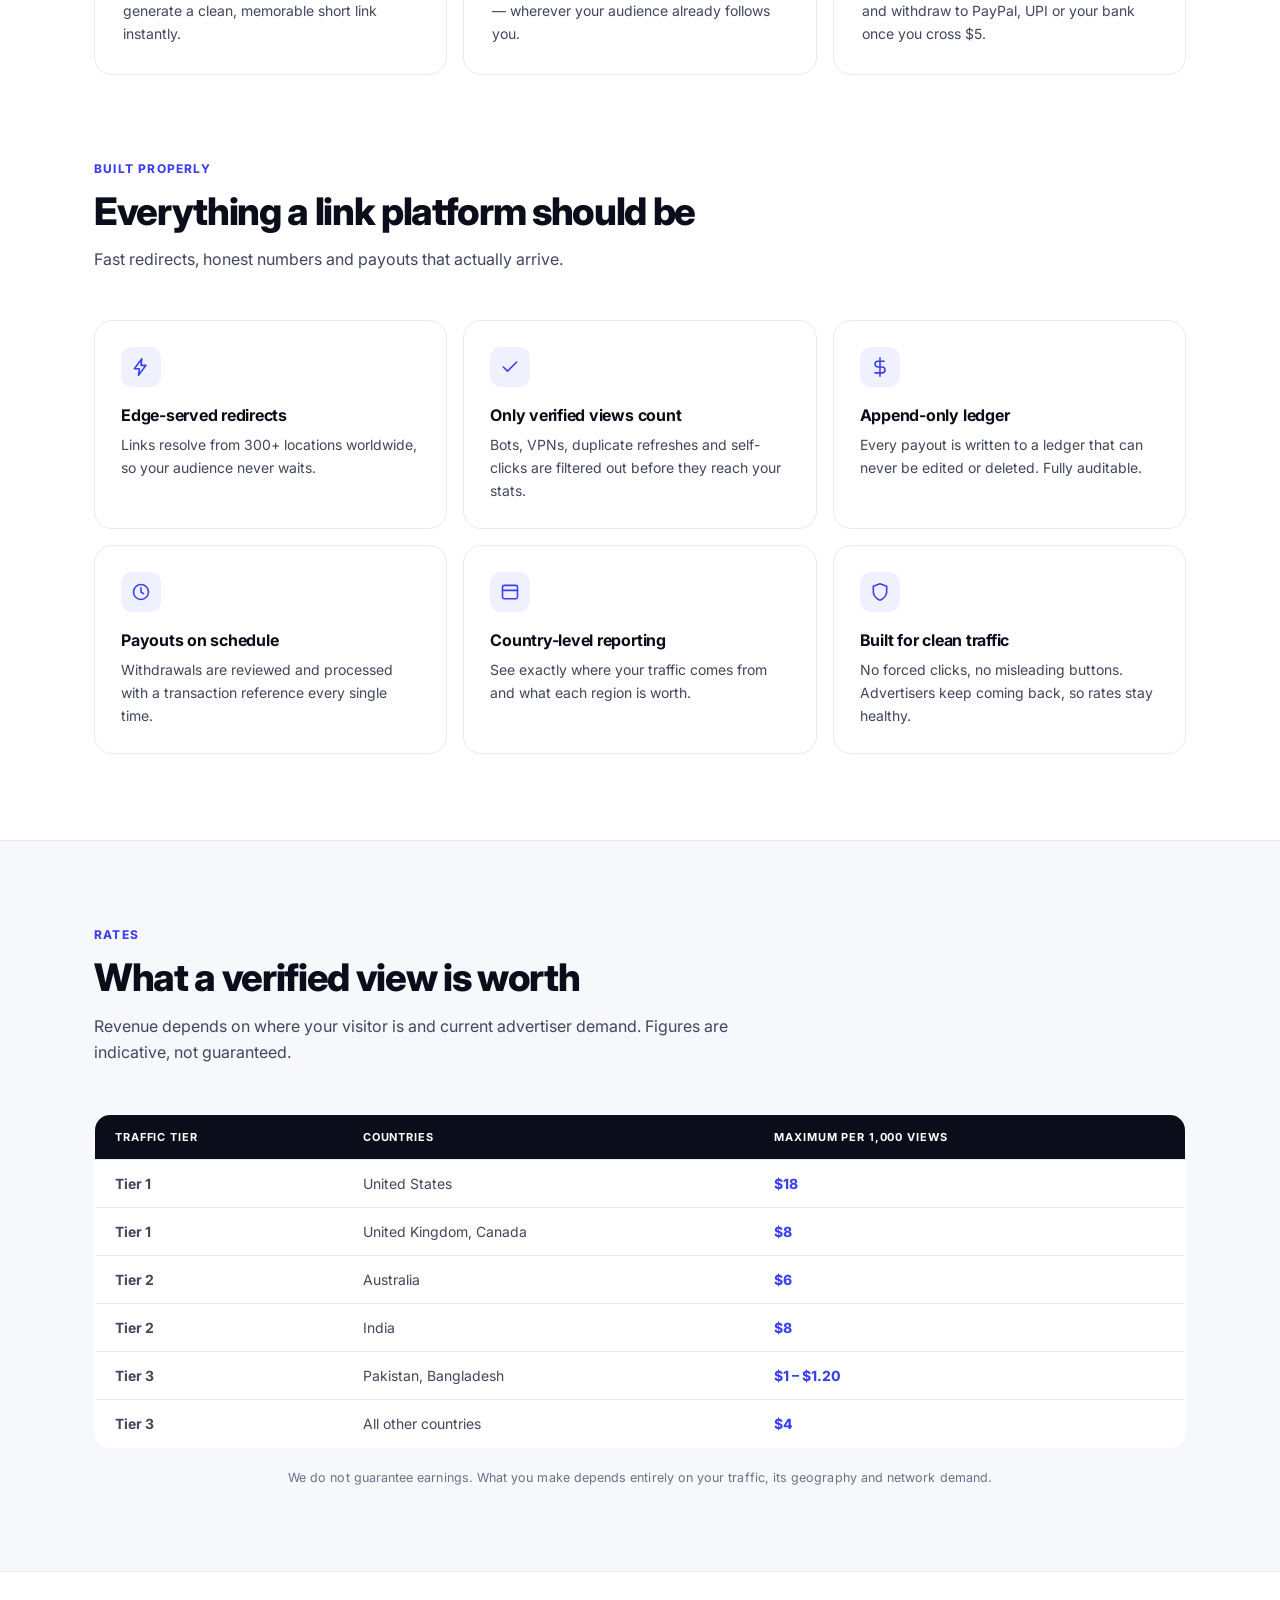
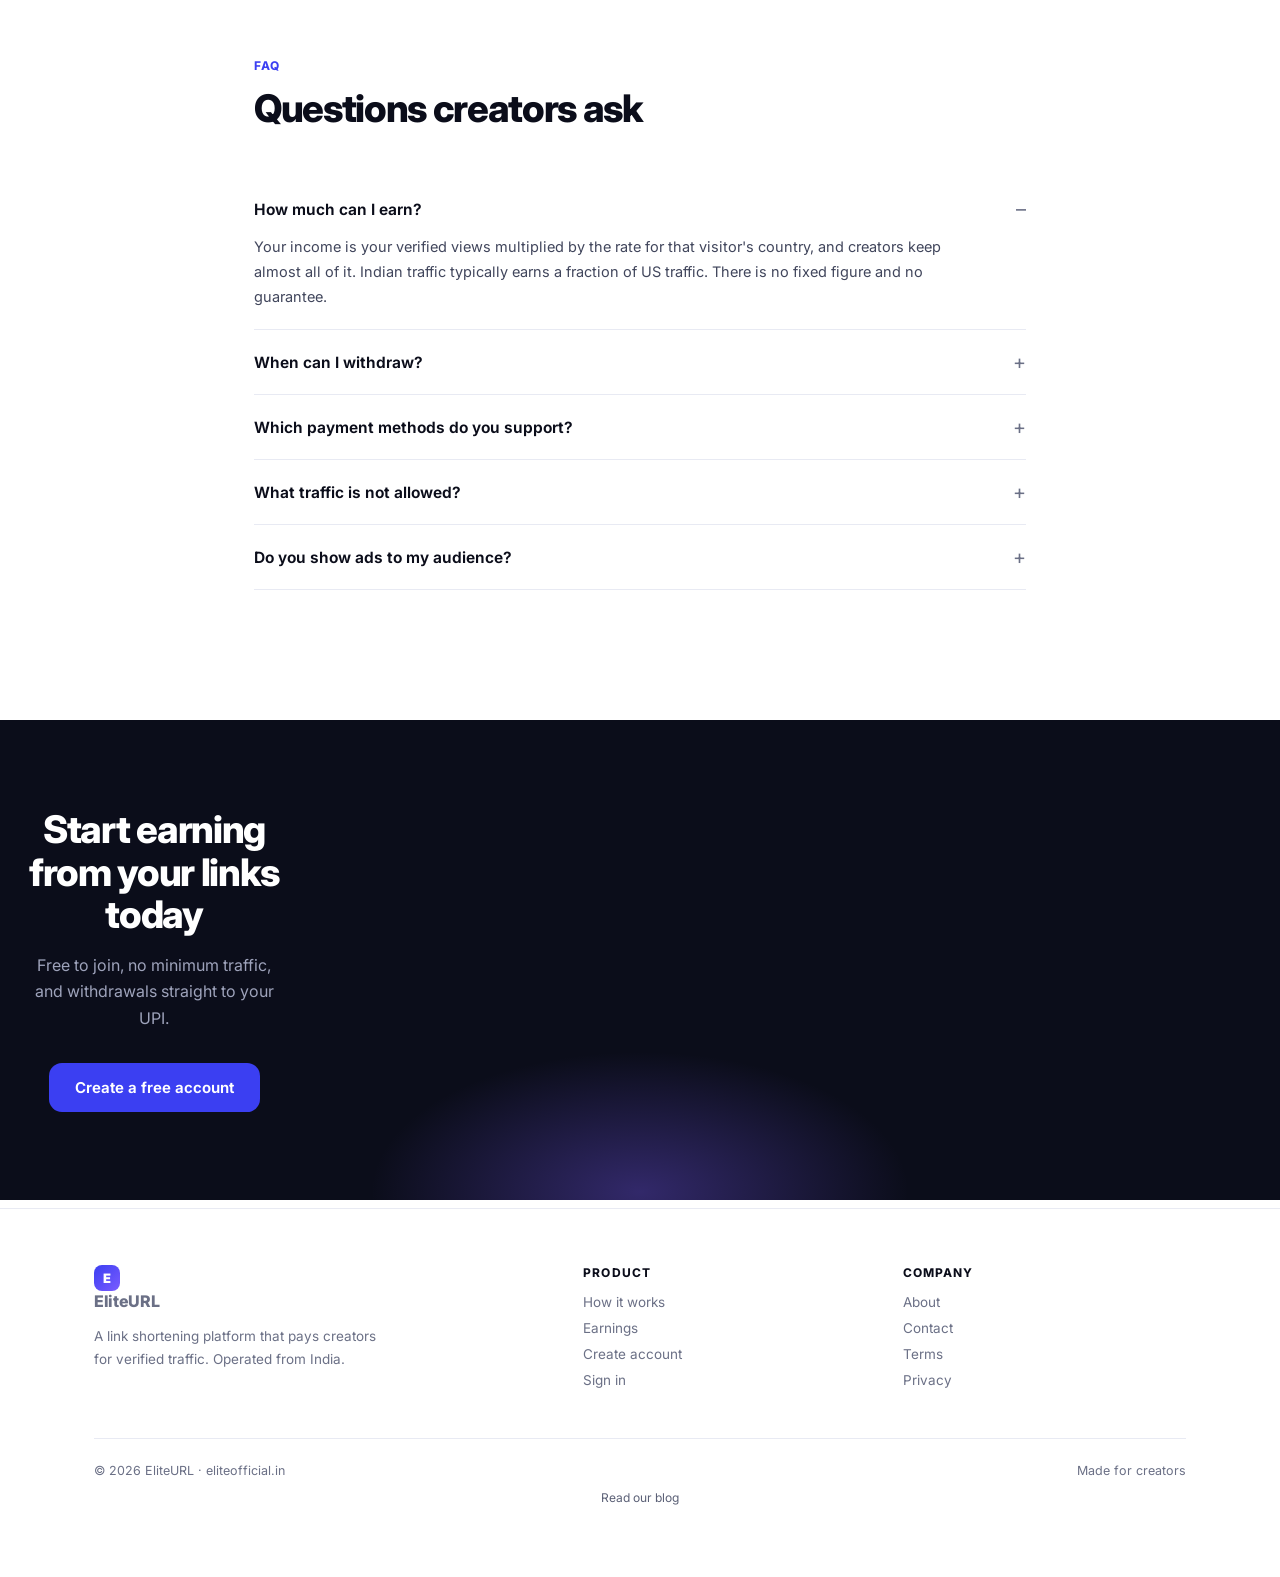
==== commit 8d17aa8b: "Add files via upload" ====
--- a/index.html
+++ b/index.html
@@ -5,10 +5,7 @@
 <meta name="viewport" content="width=device-width,initial-scale=1">
 <title>EliteURL — Free URL Shortener That Pays You | Earn Money From Links in India</title>
 <meta name="description" content="EliteURL is a paid URL shortener that pays creators for verified traffic. No withdrawal fee, $5 minimum payout, paid within 12 hours by UPI, PayPal or bank transfer.">
-<meta name="theme-color" content="#0e1020">
 <link rel="canonical" href="https://eliteofficial.in/">
-<link rel="icon" href="/favicon.svg" type="image/svg+xml">
-<link rel="manifest" href="/site.webmanifest">
 <meta property="og:type" content="website">
 <meta property="og:site_name" content="EliteURL">
 <meta property="og:url" content="https://eliteofficial.in/">
@@ -244,9 +241,6 @@
 .sh-err{color:#b3261e;font-size:13px;margin-top:10px;text-align:center}
 </style>
 <link rel="preconnect" href="https://fonts.googleapis.com"><link rel="preconnect" href="https://fonts.gstatic.com" crossorigin><link href="https://fonts.googleapis.com/css2?family=Inter:wght@400;500;600;700;800;900&display=swap" rel="stylesheet">
-<link rel="icon" type="image/png" sizes="32x32" href="/favicon-32.png">
-<link rel="apple-touch-icon" sizes="180x180" href="/apple-touch-icon.png">
-<meta name="theme-color" content="#3b3ff2">
 <meta property="og:image" content="https://eliteofficial.in/og.png">
 <meta property="og:image:width" content="1200">
 <meta property="og:image:height" content="630">
@@ -254,6 +248,14 @@
 <meta name="twitter:card" content="summary_large_image">
 <meta name="twitter:image" content="https://eliteofficial.in/og.png">
 <noscript><style>.reveal{opacity:1!important;transform:none!important}</style></noscript>
+<link rel="icon" href="/favicon.ico" sizes="any">
+<link rel="icon" type="image/png" sizes="32x32" href="/favicon-32.png">
+<link rel="icon" type="image/png" sizes="48x48" href="/favicon-48.png">
+<link rel="icon" type="image/png" sizes="96x96" href="/icon-96.png">
+<link rel="icon" type="image/png" sizes="192x192" href="/icon-192.png">
+<link rel="apple-touch-icon" sizes="180x180" href="/apple-touch-icon.png">
+<link rel="manifest" href="/site.webmanifest">
+<meta name="theme-color" content="#3b3ff2">
 </head>
 <body>
 
@@ -362,10 +364,13 @@
     <p class="sub">Revenue depends on where your visitor is and current advertiser demand. Figures are indicative, not guaranteed.</p>
   </div>
   <table class="rtable">
-    <tr><th>Traffic tier</th><th>Countries</th><th>Indicative CPM</th></tr>
-    <tr><td><strong>Tier 1</strong></td><td>United States, United Kingdom, Canada, Australia, Germany</td><td>$7 – $22</td></tr>
-    <tr><td><strong>Tier 2</strong></td><td>Brazil, Mexico, UAE, Spain, Italy, Netherlands</td><td>$2.50 – $7</td></tr>
-    <tr><td><strong>Tier 3</strong></td><td>India, Pakistan, Bangladesh, Indonesia, Philippines</td><td>$0.50 – $2</td></tr>
+    <tr><th>Traffic tier</th><th>Countries</th><th>Maximum per 1,000 views</th></tr>
+    <tr><td><strong>Tier 1</strong></td><td>United States</td><td>$18</td></tr>
+    <tr><td><strong>Tier 1</strong></td><td>United Kingdom, Canada</td><td>$8</td></tr>
+    <tr><td><strong>Tier 2</strong></td><td>Australia</td><td>$6</td></tr>
+    <tr><td><strong>Tier 2</strong></td><td>India</td><td>$8</td></tr>
+    <tr><td><strong>Tier 3</strong></td><td>Pakistan, Bangladesh</td><td>$1 – $1.20</td></tr>
+    <tr><td><strong>Tier 3</strong></td><td>All other countries</td><td>$4</td></tr>
   </table>
   <p class="fine">We do not guarantee earnings. What you make depends entirely on your traffic, its geography and network demand.</p>
 </div></section>
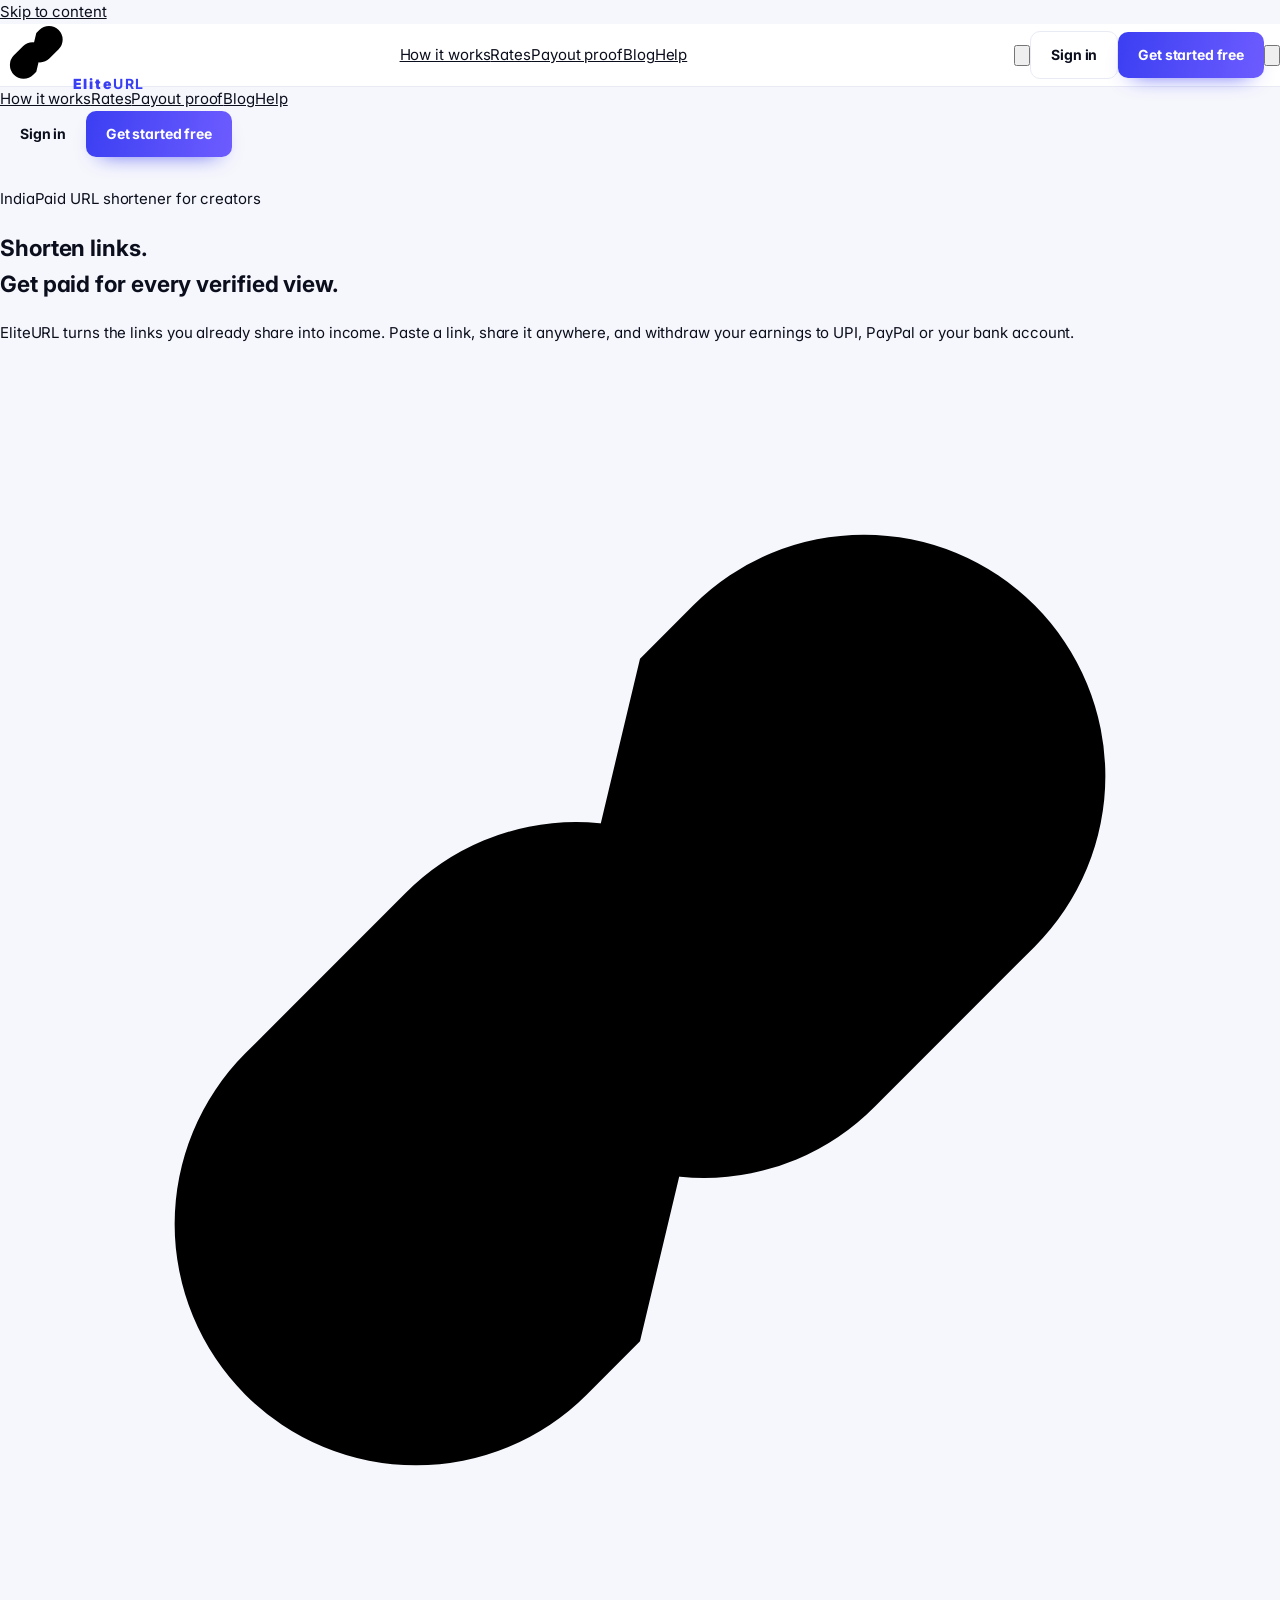
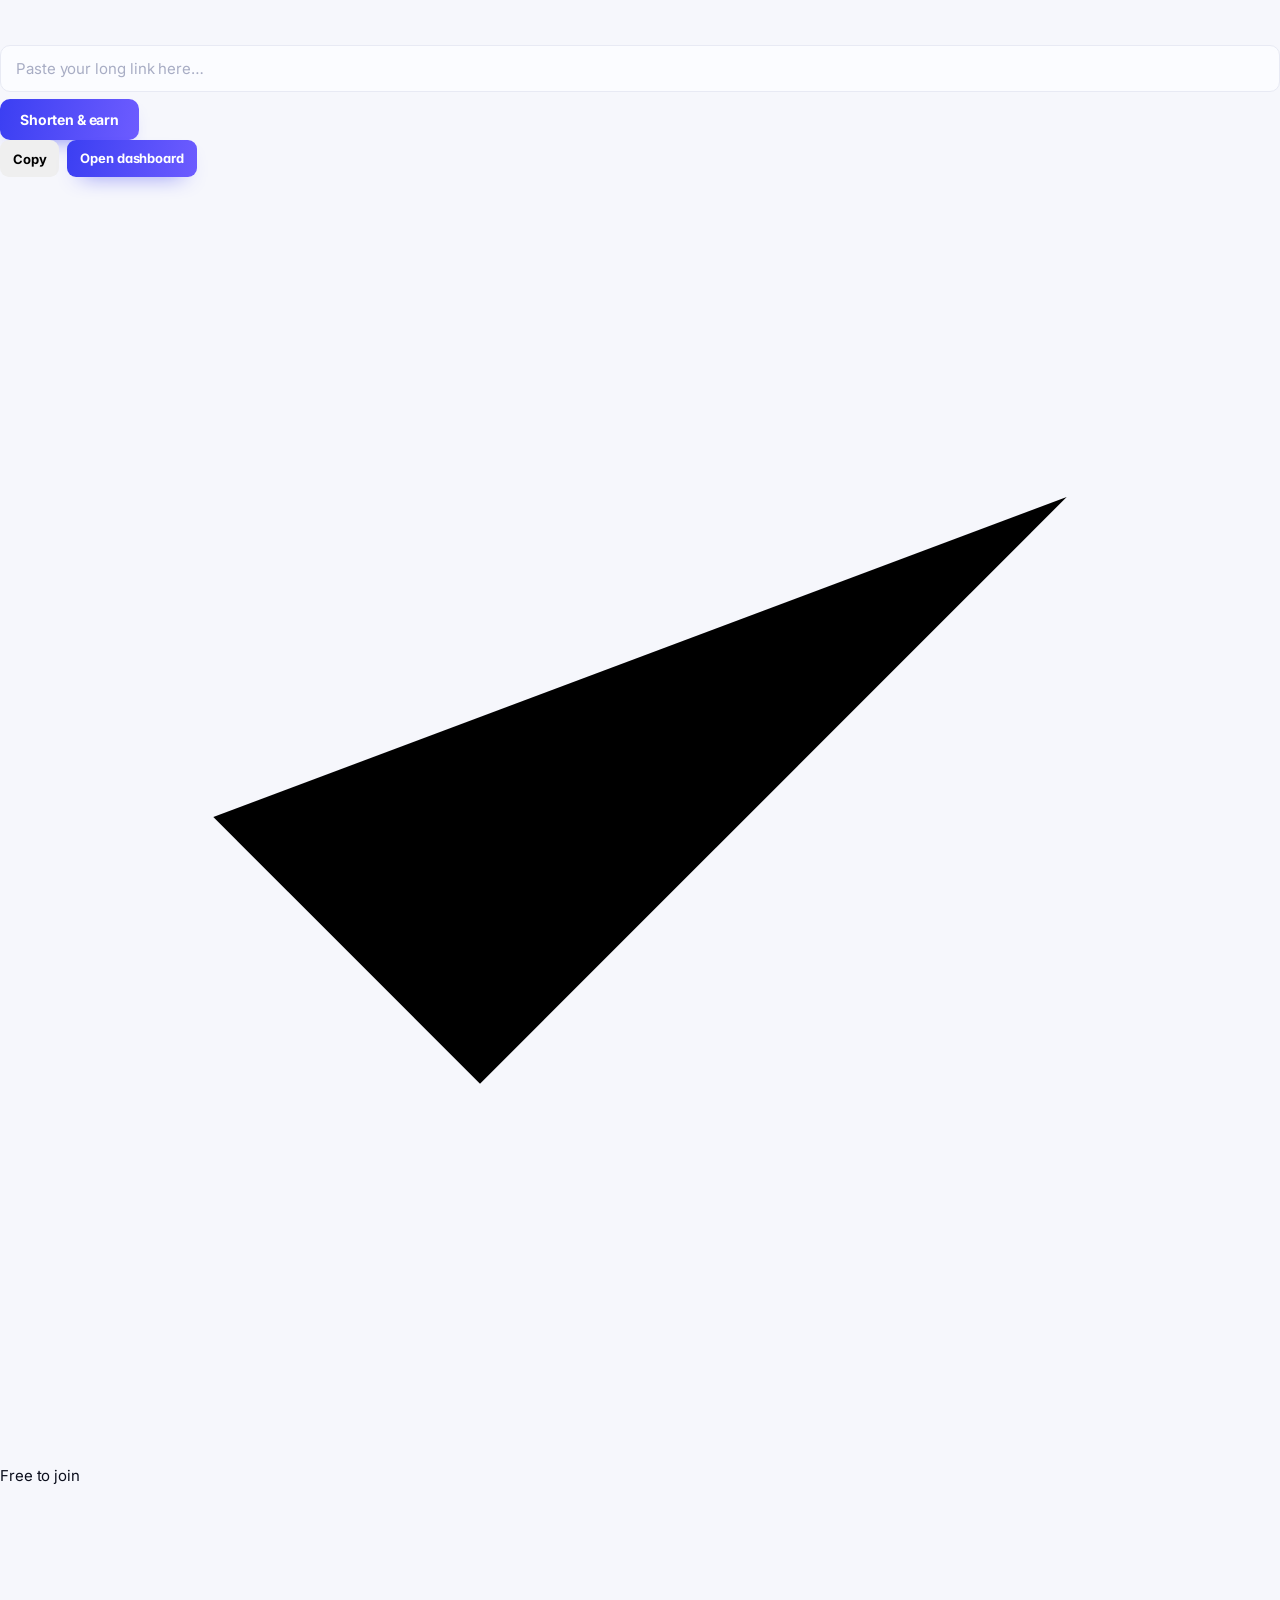
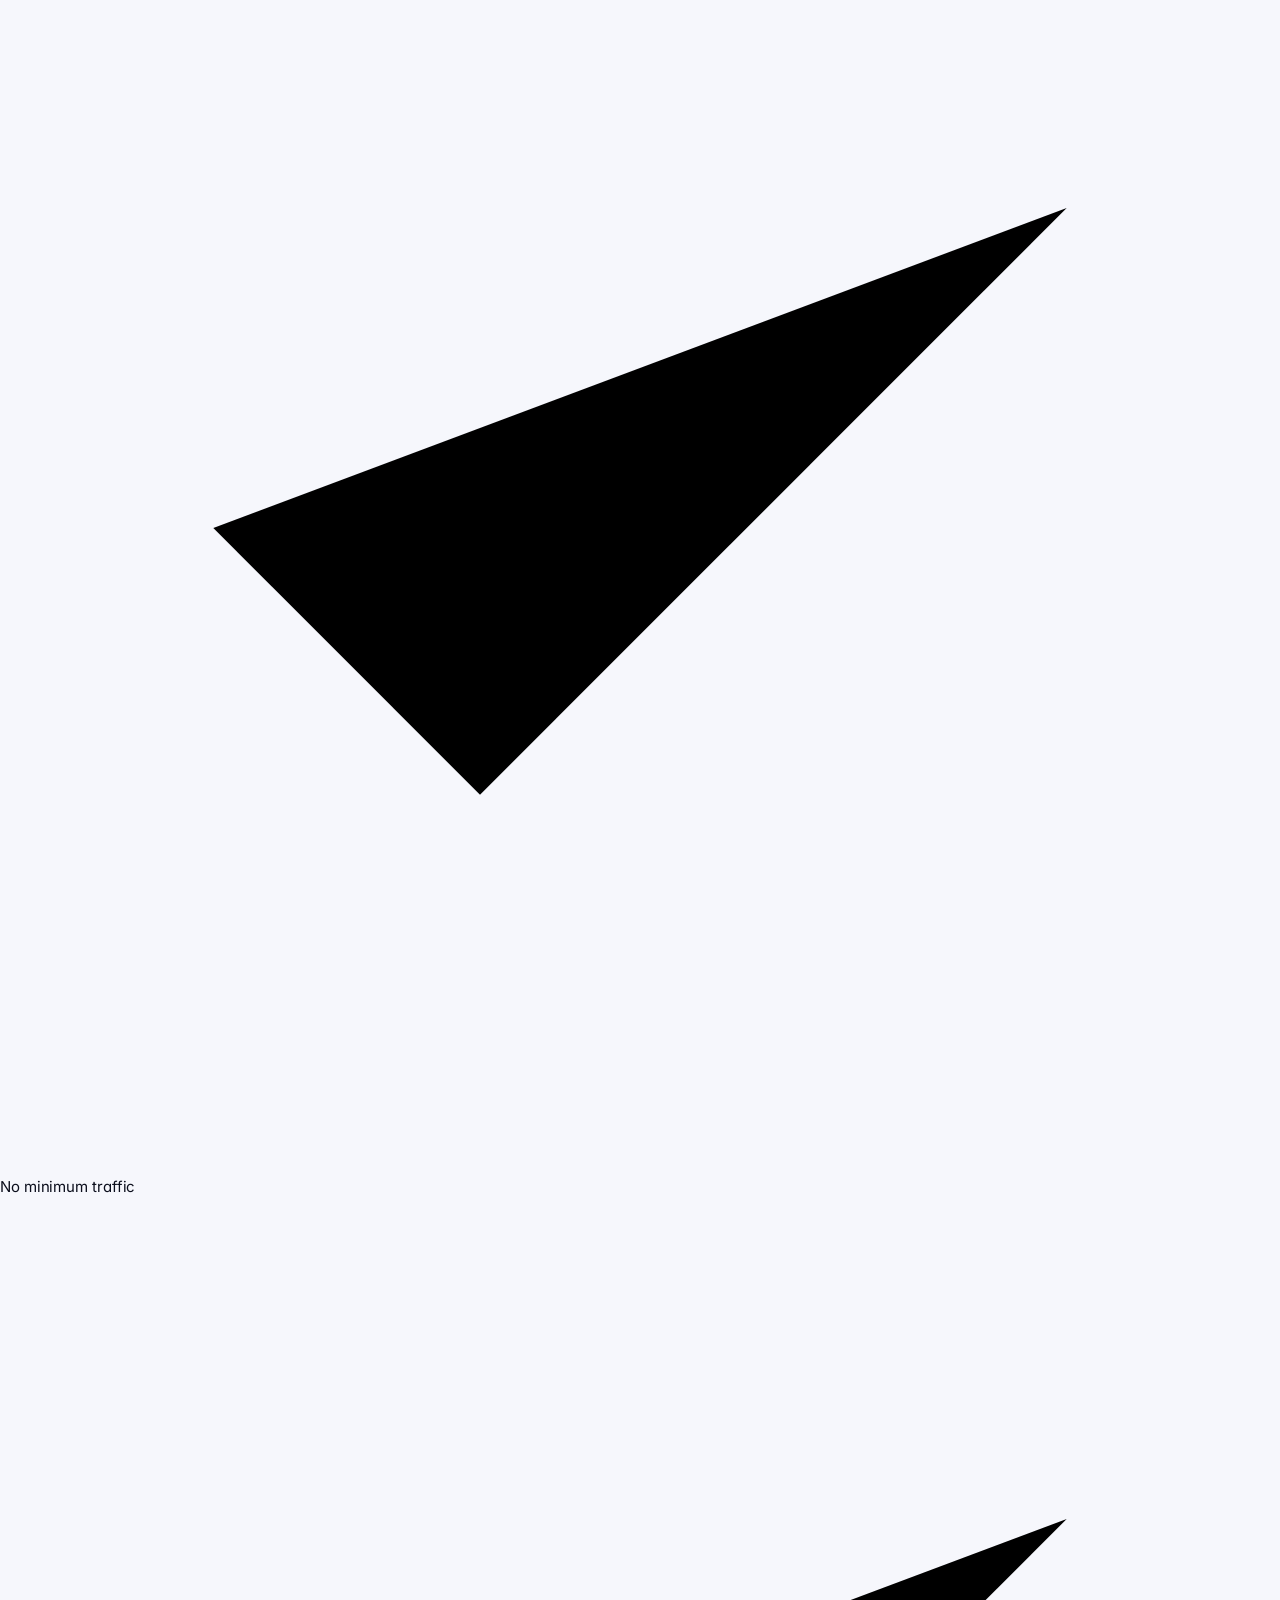
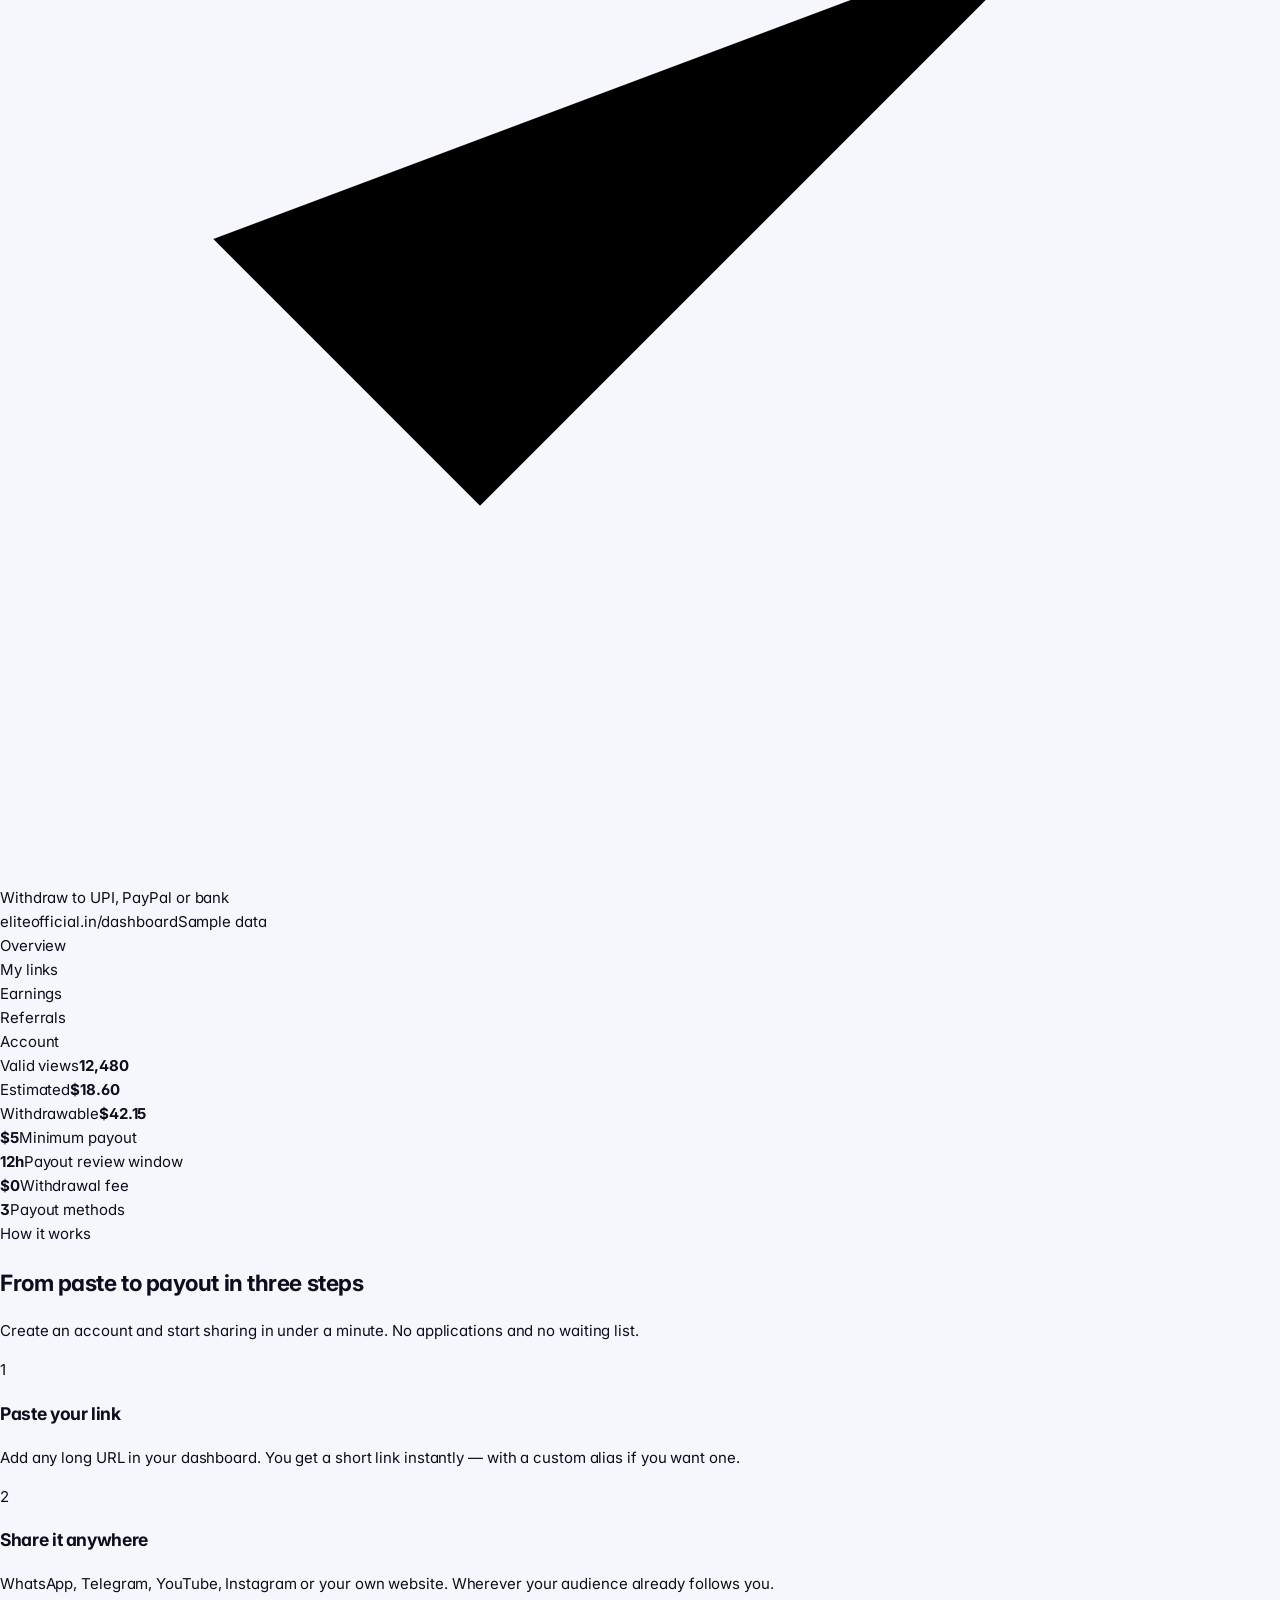
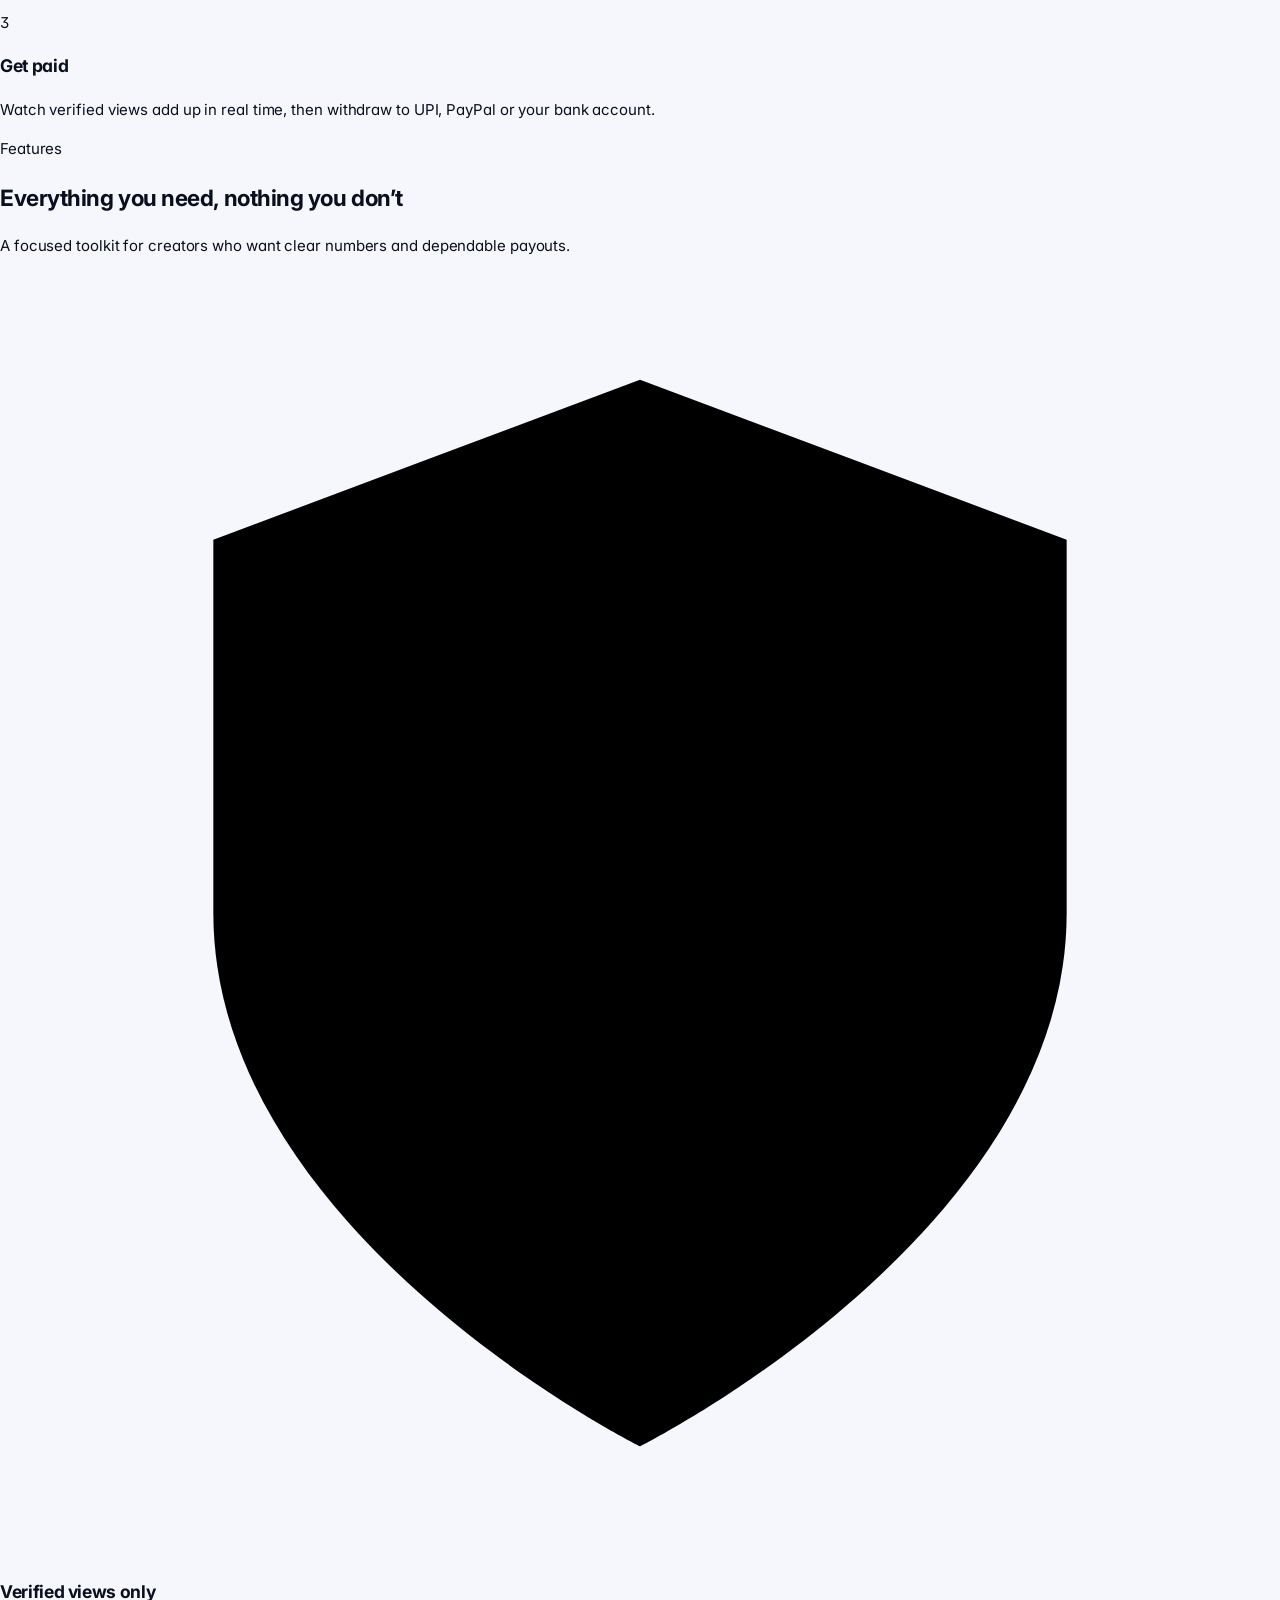
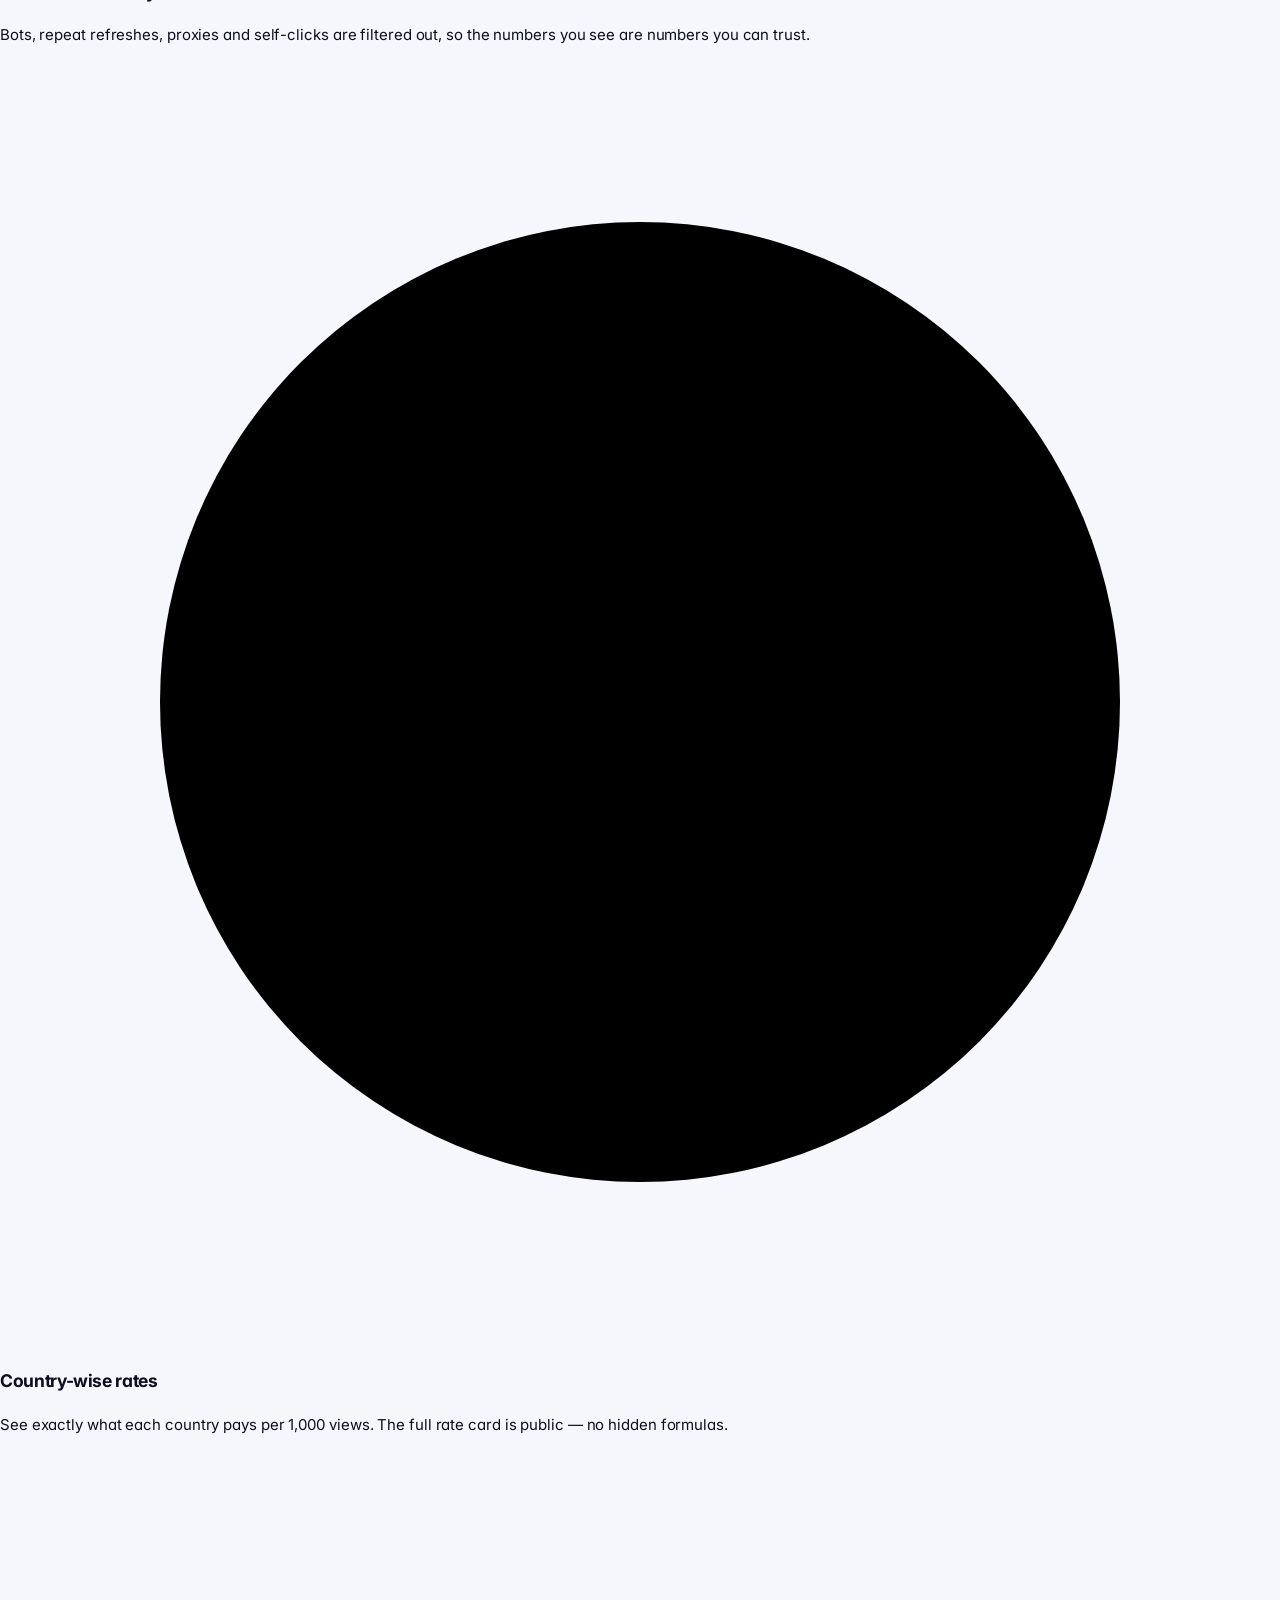
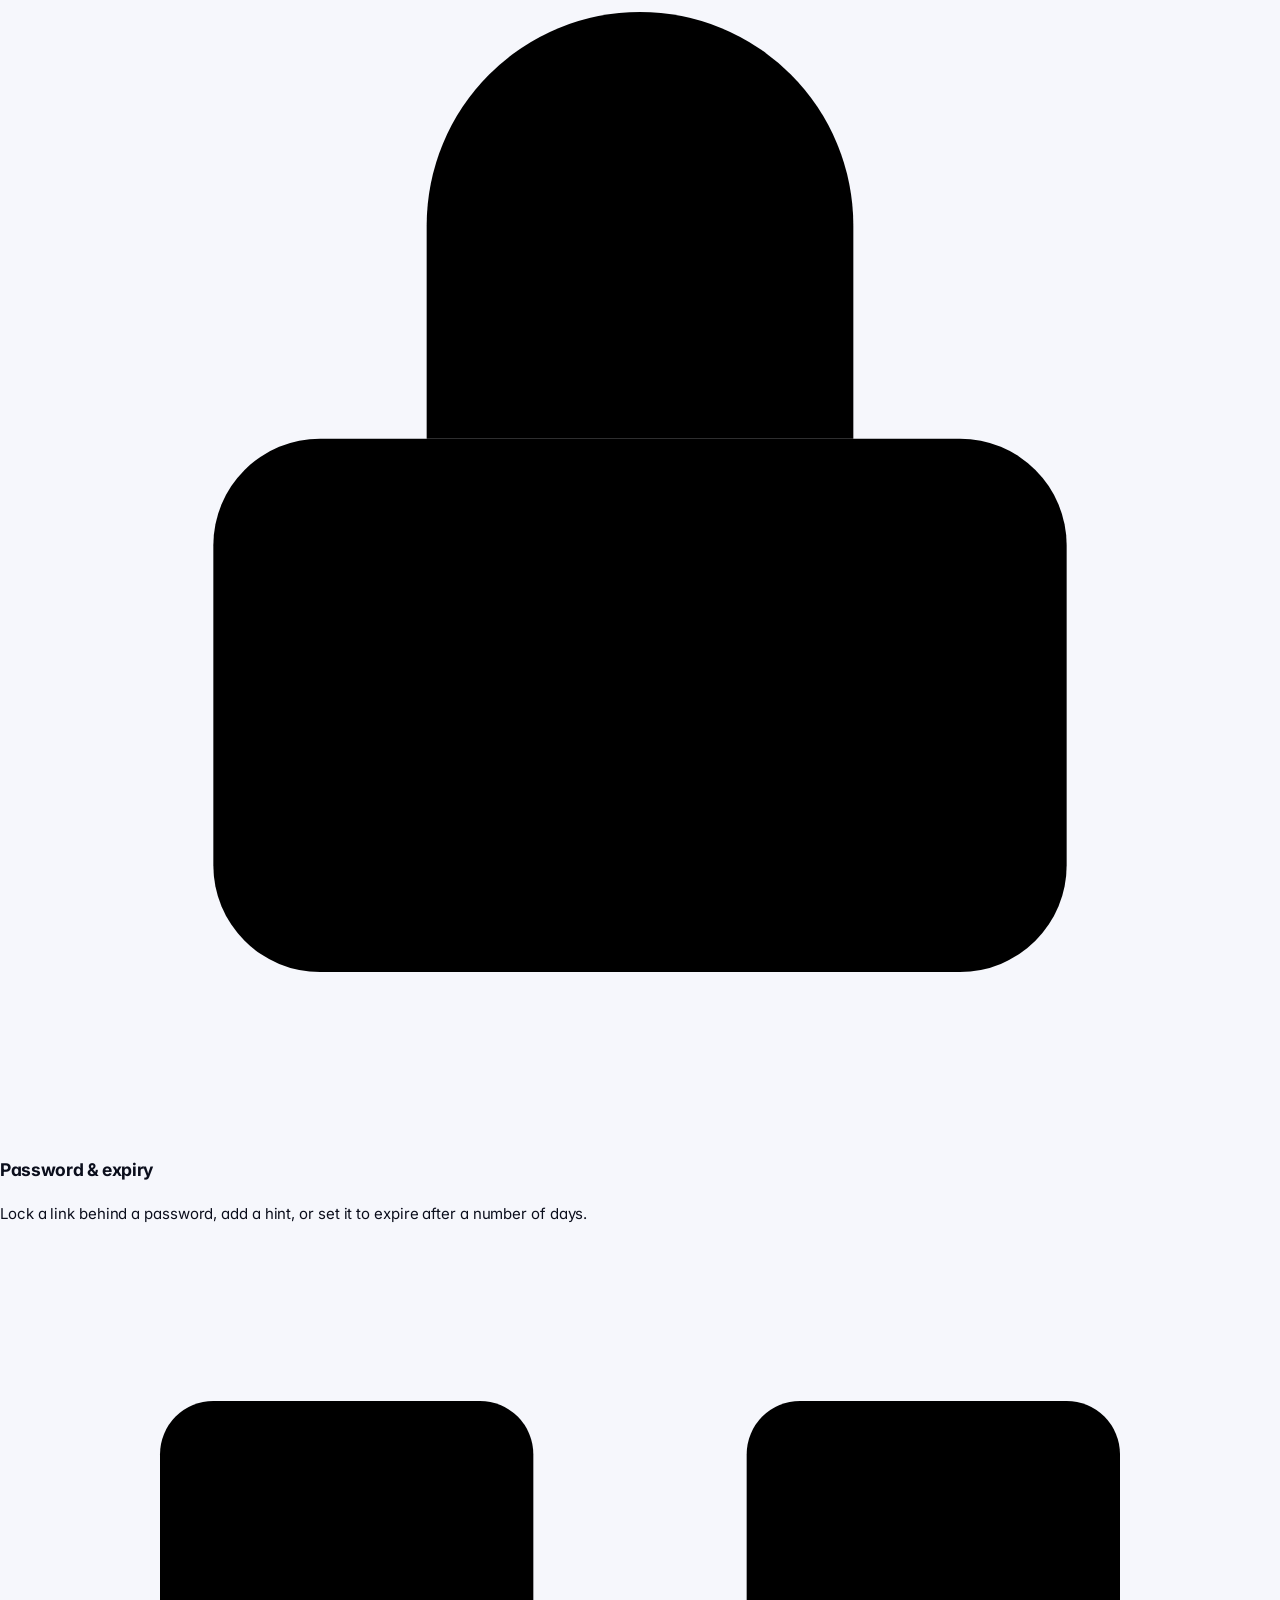
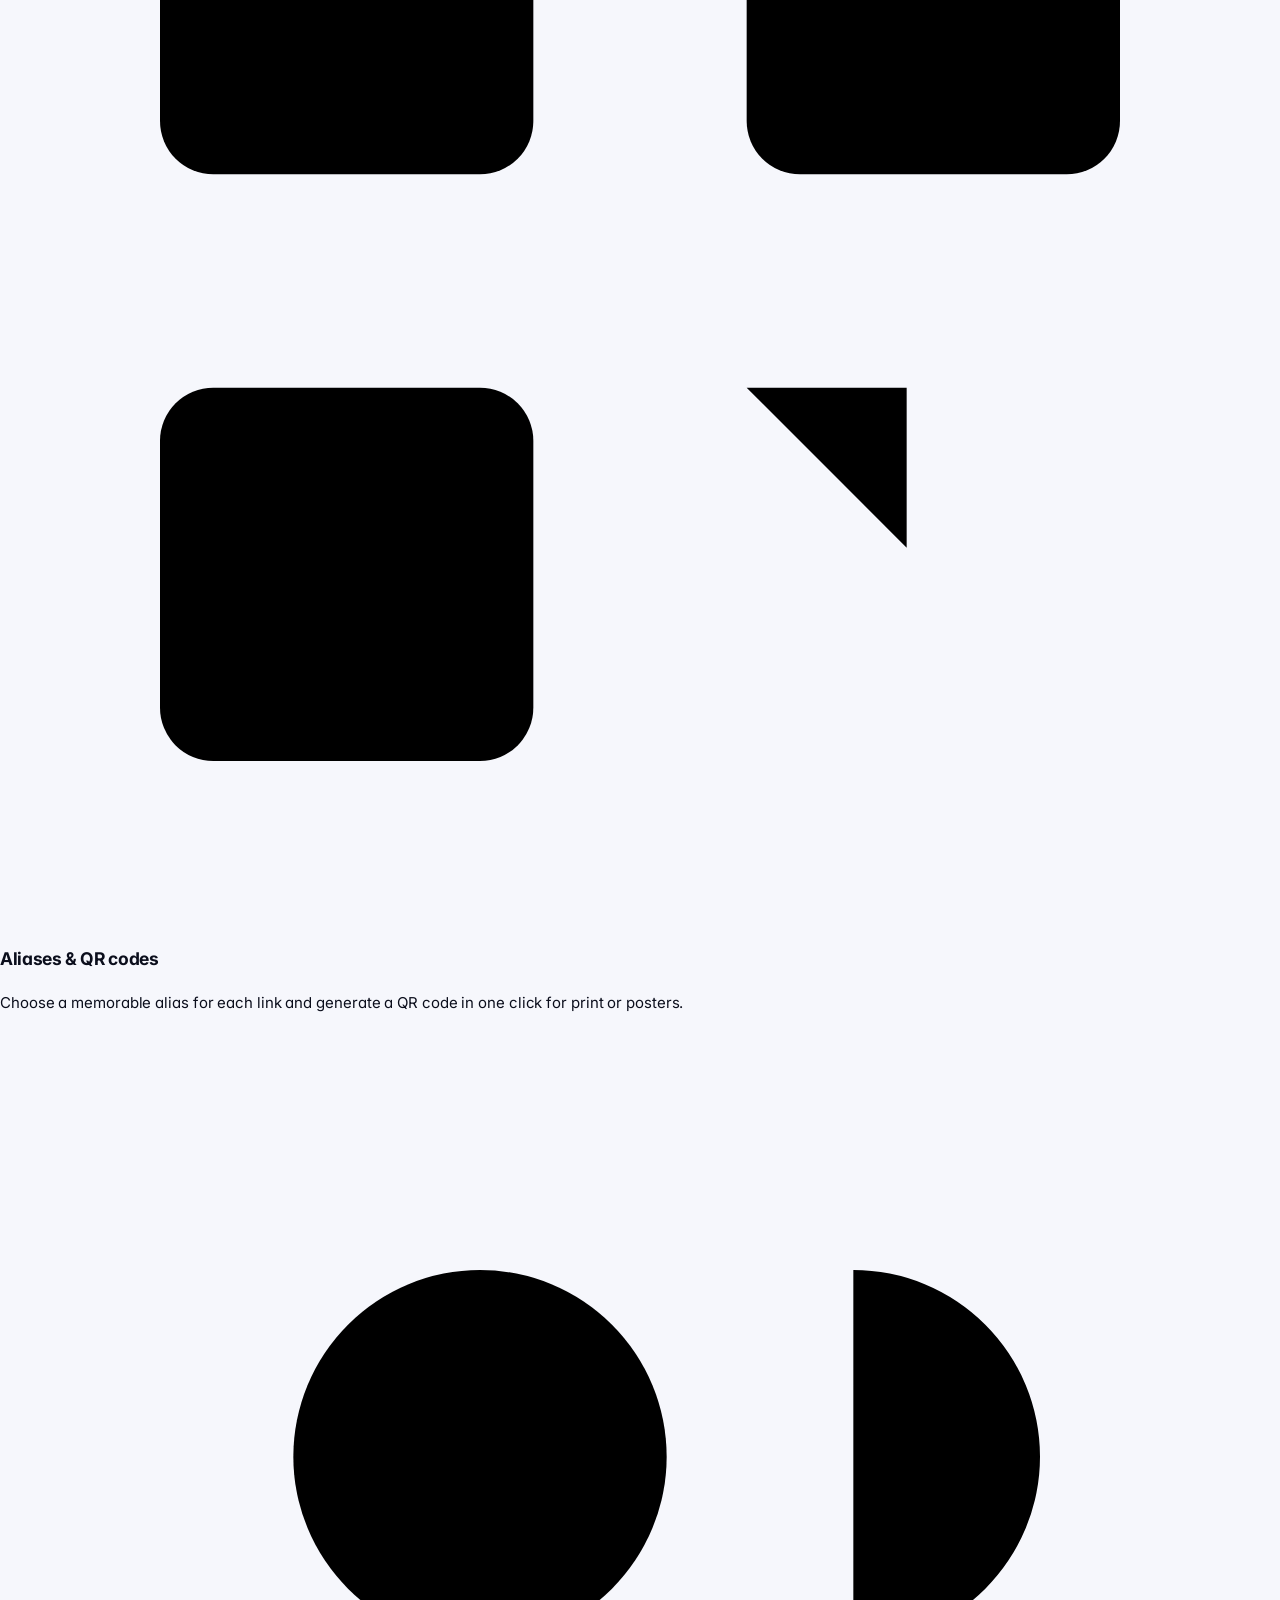
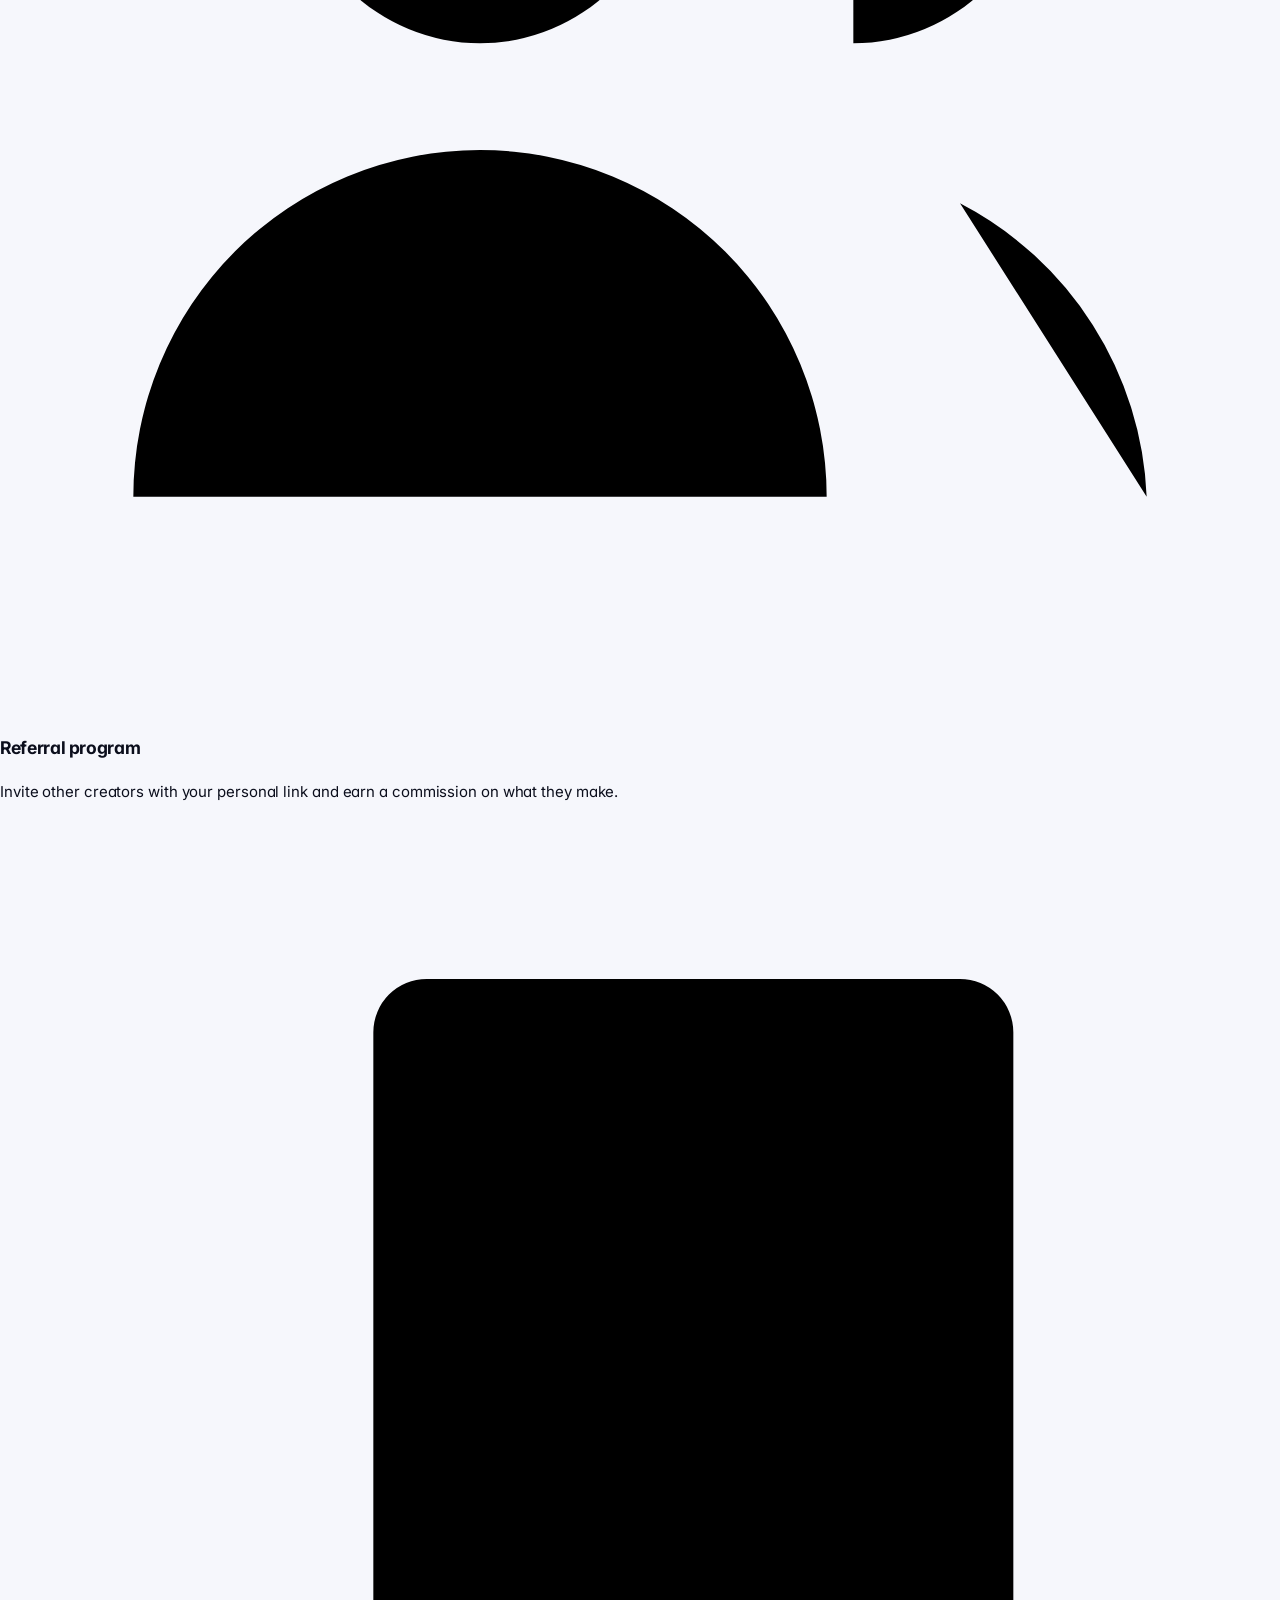
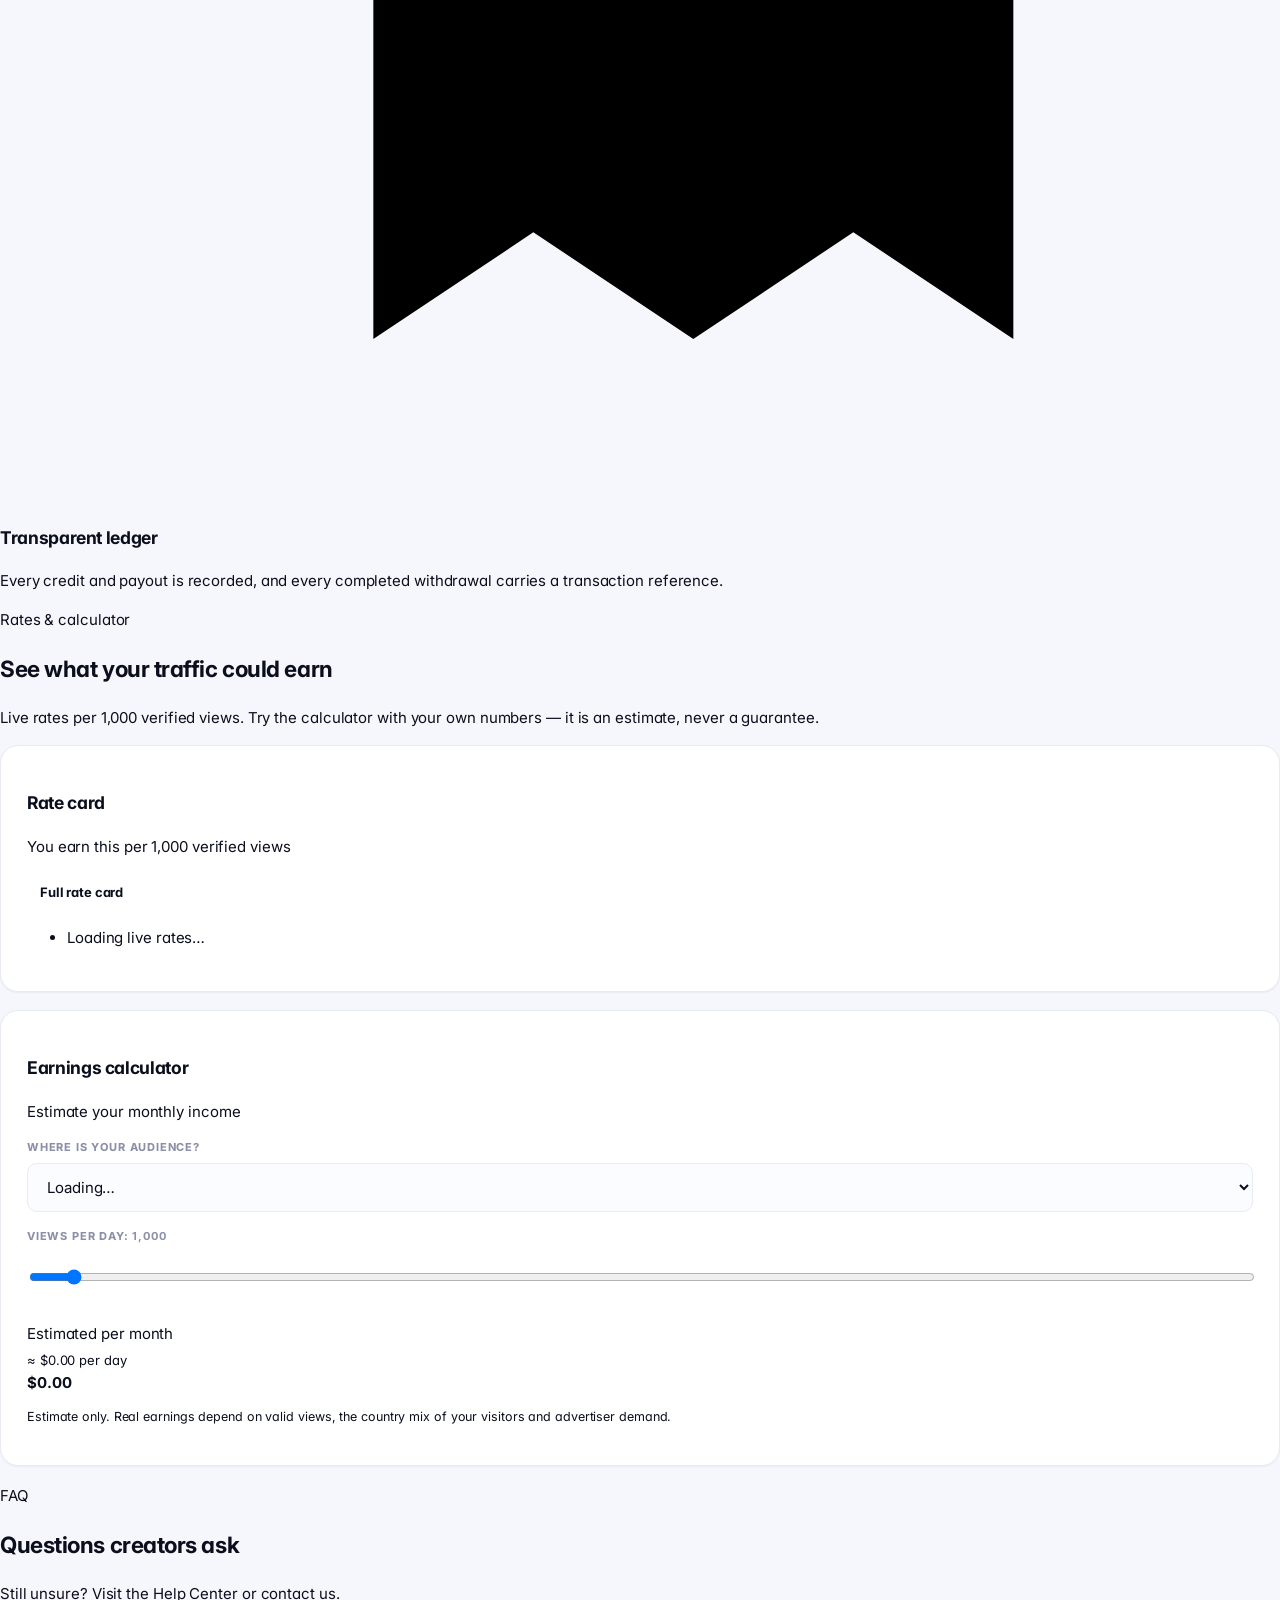
==== commit b7c56857: "Add files via upload" ====
--- a/index.html
+++ b/index.html
@@ -1,437 +1,182 @@
 <!doctype html>
-<html lang="en">
+<html lang="en" class="no-js">
 <head>
 <meta charset="utf-8">
-<meta name="viewport" content="width=device-width,initial-scale=1">
-<title>EliteURL — Free URL Shortener That Pays You | Earn Money From Links in India</title>
-<meta name="description" content="EliteURL is a paid URL shortener that pays creators for verified traffic. No withdrawal fee, $5 minimum payout, paid within 12 hours by UPI, PayPal or bank transfer.">
+<meta name="viewport" content="width=device-width,initial-scale=1,viewport-fit=cover">
+<title>EliteURL – Paid URL Shortener | Earn Money From Your Links</title>
+<meta name="description" content="EliteURL is a paid URL shortener for creators in India. Shorten links, earn from every verified view and withdraw to UPI, PayPal or bank. Free to join.">
+<meta name="robots" content="index,follow,max-image-preview:large,max-snippet:-1">
 <link rel="canonical" href="https://eliteofficial.in/">
+<meta name="theme-color" content="#4f46e5">
+<meta name="color-scheme" content="light dark">
+<link rel="icon" href="/favicon.svg" type="image/svg+xml">
+<link rel="icon" href="/assets/icon-192.png" sizes="192x192" type="image/png">
+<link rel="apple-touch-icon" href="/assets/apple-touch-icon.png">
+<link rel="manifest" href="/site.webmanifest">
 <meta property="og:type" content="website">
 <meta property="og:site_name" content="EliteURL">
+<meta property="og:locale" content="en_IN">
 <meta property="og:url" content="https://eliteofficial.in/">
-<meta property="og:title" content="EliteURL — Shorten Links. Get Paid for Every View.">
-<meta property="og:description" content="Free URL shortener that pays you. No withdrawal fee, $5 minimum, paid within 12 hours by UPI, PayPal or bank.">
-<meta name="twitter:card" content="summary_large_image">
-<meta name="twitter:title" content="EliteURL — Shorten links. Earn from every verified view.">
-<meta name="twitter:description" content="Turn the links you already share into income. Keep almost all of ad revenue and withdraw straight to UPI.">
-<meta name="robots" content="index,follow,max-image-preview:large">
-<script type="application/ld+json">
-{
-  "@context": "https://schema.org",
-  "@graph": [
-    {
-      "@type": "Organization",
-      "@id": "https://eliteofficial.in/#org",
-      "name": "EliteURL",
-      "url": "https://eliteofficial.in/",
-      "logo": "https://eliteofficial.in/favicon.svg",
-      "description": "A link shortening platform that pays creators for verified traffic.",
-      "areaServed": "IN"
-    },
-    {
-      "@type": "WebSite",
-      "@id": "https://eliteofficial.in/#site",
-      "url": "https://eliteofficial.in/",
-      "name": "EliteURL",
-      "publisher": { "@id": "https://eliteofficial.in/#org" }
-    },
-    {
-      "@type": "FAQPage",
-      "mainEntity": [
-        {
-          "@type": "Question",
-          "name": "How much can I earn with EliteURL?",
-          "acceptedAnswer": { "@type": "Answer", "text": "Your income is your verified views multiplied by the rate for that visitor's country. Creators keep almost all of the advertising revenue. There is no fixed figure and no guaranteed income." }
-        },
-        {
-          "@type": "Question",
-          "name": "When can I withdraw my earnings?",
-          "acceptedAnswer": { "@type": "Answer", "text": "Once your confirmed balance crosses $5. Earnings stay estimated during the day and move to confirmed automatically every night at 12:00 AM IST." }
-        },
-        {
-          "@type": "Question",
-          "name": "Which payment methods does EliteURL support?",
-          "acceptedAnswer": { "@type": "Answer", "text": "PayPal, UPI and direct bank transfer. Every payout carries a transaction reference." }
-        },
-        {
-          "@type": "Question",
-          "name": "What traffic is not allowed?",
-          "acceptedAnswer": { "@type": "Answer", "text": "Automated or incentivised traffic, self-clicks, proxies and VPNs, and links to malware, phishing, adult content, gambling or pirated material." }
-        }
-      ]
-    }
-  ]
-}
-</script>
-<style>
-:root{--ink:#0b0d1a;--body:#41465c;--muted:#6b7086;--accent:#3b3ff2;--accent-2:#7b5cff;--line:#e8eaf3;--bg:#ffffff;--soft:#f7f8fc;--dark:#0b0d1a}
-*{box-sizing:border-box}
-html{scroll-behavior:smooth;-webkit-text-size-adjust:100%}
-body{overflow-x:hidden;margin:0;font-family:Inter,-apple-system,BlinkMacSystemFont,"Segoe UI",Roboto,Helvetica,Arial,sans-serif;color:var(--ink);background:var(--bg);-webkit-font-smoothing:antialiased;text-rendering:optimizeLegibility}
-a{color:inherit;text-decoration:none}
-.wrap{max-width:1140px;margin:0 auto;padding:0 24px}
-
-/* nav */
-header{position:sticky;top:0;z-index:50;background:rgba(255,255,255,.82);backdrop-filter:saturate(180%) blur(14px);-webkit-backdrop-filter:saturate(180%) blur(14px);border-bottom:1px solid var(--line)}
-.nav{display:flex;align-items:center;justify-content:space-between;height:66px}
-.brand{display:flex;align-items:center;gap:9px;font-weight:800;letter-spacing:-.02em;font-size:16px;color:var(--ink)}
-.mark{width:26px;height:26px;border-radius:8px;background:linear-gradient(135deg,var(--accent),var(--accent-2));display:grid;place-items:center;color:#fff;font-size:13px;font-weight:900}
-.nav-links{display:flex;align-items:center;gap:30px}
-.nav-links a{font-size:14px;color:var(--body);font-weight:500}
-.nav-links a:hover{color:var(--ink)}
-.nav-cta{display:flex;align-items:center;gap:10px}
-.btn{display:inline-flex;align-items:center;justify-content:center;gap:8px;padding:11px 20px;border-radius:11px;font-size:14px;font-weight:650;border:0;cursor:pointer;font-family:inherit;transition:transform .12s ease,background .15s ease,border-color .15s ease}
-.btn:active{transform:translateY(1px)}
-.btn-primary{background:var(--ink);color:#fff}
-.btn-primary:hover{background:#1c2036}
-.btn-accent{background:var(--accent);color:#fff}
-.btn-accent:hover{background:#2f33d9}
-.btn-outline{background:#fff;color:var(--ink);border:1px solid var(--line)}
-.btn-outline:hover{border-color:#c9cce0;background:#fcfcff}
-.btn-lg{padding:15px 26px;font-size:15px;border-radius:13px}
-
-/* hero */
-.hero{padding:80px 0 0;text-align:center;position:relative;overflow:hidden}
-.hero::before{content:"";position:absolute;inset:-30% 30% auto;height:520px;background:radial-gradient(60% 60% at 50% 40%,rgba(123,92,255,.16),transparent 70%);pointer-events:none}
-.eyebrow{display:inline-flex;align-items:center;gap:9px;padding:7px 15px;border-radius:99px;
-  background:rgba(123,92,255,.10);border:1px solid rgba(123,92,255,.22);
-  font-size:11.5px;font-weight:750;letter-spacing:.055em;text-transform:uppercase;
-  color:#8b7bff;margin-bottom:22px}
-.dot{width:6px;height:6px;border-radius:50%;background:#3b3ff2;box-shadow:0 0 0 3px rgba(59,63,242,.15)}
-h1{font-size:clamp(34px,6.1vw,62px);line-height:1.09;letter-spacing:-.031em;margin:0 0 20px;
-  font-weight:800;text-wrap:balance;font-optical-sizing:auto;
-  font-feature-settings:"ss01","cv11","kern" 1;
-  -webkit-font-smoothing:antialiased;-moz-osx-font-smoothing:grayscale;
-  text-rendering:optimizeLegibility}
-h1 br{line-height:0}
-h1 .grad{background:linear-gradient(97deg,#4f46e5 0%,#7c3aed 48%,#a855f7 100%);
-  -webkit-background-clip:text;background-clip:text;color:transparent;
-  font-weight:900;letter-spacing:-.034em;
-  display:inline-block;padding-bottom:.06em;
-  -webkit-text-fill-color:transparent;
-  filter:saturate(1.06)}
-.lead{max-width:56ch;margin:0 auto 30px;color:var(--body);font-size:clamp(15px,1.9vw,17.5px);
-  line-height:1.72;letter-spacing:-.008em;font-weight:450;text-wrap:pretty}
-.cta{display:flex;gap:12px;justify-content:center;flex-wrap:wrap}
-.fine{font-size:12.5px;color:var(--muted);margin:22px 0 0;letter-spacing:.005em;
-  display:flex;gap:14px;justify-content:center;flex-wrap:wrap}
-
-/* product mockup */
-.mock{margin:56px auto 0;max-width:940px;border-radius:20px;border:1px solid var(--line);background:#fff;box-shadow:0 40px 90px -50px rgba(15,18,50,.5),0 2px 8px rgba(15,18,50,.05);overflow:hidden;text-align:left}
-.mock-bar{height:38px;display:flex;align-items:center;gap:7px;padding:0 16px;border-bottom:1px solid var(--line);background:#fbfbfe}
-.mock-bar i{width:9px;height:9px;border-radius:50%;background:#e0e2ee;display:block}
-.mock-bar i:nth-child(1){background:#ffd1d1}.mock-bar i:nth-child(2){background:#ffe9b8}.mock-bar i:nth-child(3){background:#c9f0d8}
-.mock-body{display:grid;grid-template-columns:190px 1fr;min-height:330px}
-.mock-side{border-right:1px solid var(--line);padding:18px 14px;background:#fcfcff}
-.ms-item{display:flex;align-items:center;gap:9px;padding:9px 11px;border-radius:9px;font-size:12.5px;color:var(--muted);font-weight:550}
-.ms-item.on{background:#eef0ff;color:#3b3ff2;font-weight:700}
-.ms-dot{width:14px;height:14px;border-radius:4px;background:#e6e8f2}
-.ms-item.on .ms-dot{background:#3b3ff2}
-.mock-main{padding:22px}
-.mk-kpis{display:grid;grid-template-columns:repeat(3,1fr);gap:10px;margin-bottom:16px}
-.mk-kpi{border:1px solid var(--line);border-radius:11px;padding:12px}
-.mk-kpi span{font-size:9.5px;text-transform:uppercase;letter-spacing:.08em;color:var(--muted);font-weight:700}
-.mk-kpi b{display:block;font-size:19px;letter-spacing:-.02em;margin-top:5px}
-.mk-kpi b.acc{color:#3b3ff2}
-.mk-row{display:flex;align-items:center;gap:10px;border:1px solid var(--line);border-radius:11px;padding:11px 13px;margin-bottom:9px;font-size:12.5px}
-.mk-slug{font-weight:700;color:#3b3ff2}
-.mk-url{color:var(--muted);flex:1;overflow:hidden;text-overflow:ellipsis;white-space:nowrap}
-.mk-pill{font-size:10px;font-weight:800;background:#eafaf2;color:#0d6b47;padding:3px 8px;border-radius:99px}
-.mk-chart{display:flex;align-items:flex-end;gap:5px;height:64px;margin-top:14px}
-.mk-chart i{flex:1;background:linear-gradient(180deg,#7b5cff,#3b3ff2);border-radius:4px 4px 2px 2px;opacity:.85}
-
-/* strip */
-.strip{border-top:1px solid var(--line);border-bottom:1px solid var(--line);background:var(--soft);margin-top:70px}
-.strip-in{display:grid;grid-template-columns:repeat(auto-fit,minmax(160px,1fr));gap:1px;background:var(--line)}
-.stat{background:var(--soft);padding:30px 18px;text-align:center}
-.stat b{display:block;font-size:26px;letter-spacing:-.03em;font-weight:800}
-.stat span{font-size:11.5px;color:var(--muted);text-transform:uppercase;letter-spacing:.09em;font-weight:650;margin-top:6px;display:block}
-
-/* sections */
-section{padding:86px 0}
-.sec-head{max-width:640px;margin-bottom:48px}
-.kicker{font-size:12px;font-weight:750;letter-spacing:.1em;text-transform:uppercase;color:var(--accent);margin-bottom:14px}
-h2{font-size:clamp(26px,3.6vw,38px);letter-spacing:-.035em;margin:0 0 14px;font-weight:800;line-height:1.12}
-.sub{color:var(--body);font-size:16px;margin:0;line-height:1.65}
-
-.grid{display:grid;gap:16px;grid-template-columns:repeat(auto-fit,minmax(270px,1fr))}
-.card{background:#fff;border:1px solid var(--line);border-radius:18px;padding:26px;transition:border-color .18s,transform .18s,box-shadow .18s}
-.card:hover{border-color:#d6d9ec;transform:translateY(-3px);box-shadow:0 20px 40px -30px rgba(15,18,50,.4)}
-.ico{width:40px;height:40px;border-radius:11px;background:#f0f1ff;display:grid;place-items:center;margin-bottom:18px}
-.ico svg{width:20px;height:20px;stroke:#3b3ff2;fill:none;stroke-width:1.9;stroke-linecap:round;stroke-linejoin:round}
-.card h3{margin:0 0 9px;font-size:16px;letter-spacing:-.015em;font-weight:700}
-.card p{margin:0;color:var(--body);font-size:14px;line-height:1.62}
-
-.steps{display:grid;gap:16px;grid-template-columns:repeat(auto-fit,minmax(250px,1fr))}
-.step{background:#fff;border:1px solid var(--line);border-radius:18px;padding:28px;position:relative}
-.num{width:30px;height:30px;border-radius:9px;background:var(--ink);color:#fff;display:grid;place-items:center;font-size:13px;font-weight:800;margin-bottom:16px}
-.step h3{margin:0 0 9px;font-size:16px;font-weight:700;letter-spacing:-.015em}
-.step p{margin:0;color:var(--body);font-size:14px;line-height:1.62}
-
-/* rates */
-.rates{background:var(--soft);border-top:1px solid var(--line);border-bottom:1px solid var(--line)}
-.rtable{width:100%;border-collapse:collapse;background:#fff;border-radius:16px;overflow:hidden;border:1px solid var(--line);font-size:14px}
-.rtable th{background:var(--dark);color:#fff;text-align:left;padding:15px 20px;font-size:11px;letter-spacing:.08em;text-transform:uppercase;font-weight:700}
-.rtable td{padding:15px 20px;border-top:1px solid var(--line);color:var(--body)}
-.rtable td:last-child{font-weight:750;color:var(--accent);white-space:nowrap}
-.rtable tr:hover td{background:#fcfcff}
-
-/* faq */
-details{border-bottom:1px solid var(--line);padding:20px 0}
-details summary{cursor:pointer;font-weight:650;font-size:15.5px;list-style:none;display:flex;justify-content:space-between;align-items:center;gap:16px}
-details summary::-webkit-details-marker{display:none}
-details summary::after{content:"+";font-size:20px;color:var(--muted);font-weight:400}
-details[open] summary::after{content:"–"}
-details p{margin:14px 0 0;color:var(--body);font-size:14.5px;line-height:1.7;max-width:720px}
-
-/* cta */
-.band{background:var(--dark);color:#fff;text-align:center;padding:88px 0;position:relative;overflow:hidden}
-.band::before{content:"";position:absolute;inset:auto 20% -40% ;height:400px;background:radial-gradient(50% 50% at 50% 50%,rgba(123,92,255,.35),transparent 70%);pointer-events:none}
-.band h2{color:#fff;margin-bottom:16px;position:relative}
-.band p{color:#9ea3bb;max-width:520px;margin:0 auto 32px;font-size:16px;line-height:1.65;position:relative}
-.band .btn{position:relative}
-
-footer{border-top:1px solid var(--line);padding:56px 0 40px;color:var(--muted);font-size:13.5px;background:#fff}
-.fgrid{display:grid;grid-template-columns:1.6fr 1fr 1fr;gap:36px;margin-bottom:40px}
-.fgrid h4{font-size:12px;text-transform:uppercase;letter-spacing:.09em;color:var(--ink);margin:0 0 14px;font-weight:750}
-.fgrid a{display:block;color:var(--muted);margin-bottom:10px}
-.fgrid a:hover{color:var(--ink)}
-.fbot{border-top:1px solid var(--line);padding-top:24px;display:flex;justify-content:space-between;gap:16px;flex-wrap:wrap;font-size:12.5px}
-@media(max-width:860px){ .mock-body{grid-template-columns:1fr} .mock-side{display:none} .nav-links{display:none} .fgrid{grid-template-columns:1fr 1fr} }
-@media(max-width:520px){ .fgrid{grid-template-columns:1fr} .hero{padding-top:56px} section{padding:64px 0} }
-
-/* ---- visual punch ---- */
-.hero{position:relative;overflow:visible}
-.hero::before{content:"";position:absolute;inset:-140px -60px auto -60px;height:520px;
-  background:radial-gradient(60% 60% at 50% 0%,rgba(59,63,242,.16),transparent 70%),
-             radial-gradient(40% 50% at 85% 10%,rgba(123,92,255,.14),transparent 70%);
-  z-index:-1;pointer-events:none}
-.grad{background:linear-gradient(100deg,#3b3ff2,#7b5cff,#3b3ff2);background-size:200% auto;
-  -webkit-background-clip:text;background-clip:text;color:transparent;animation:shine 6s linear infinite}
-@keyframes shine{to{background-position:200% center}}
-.eyebrow .dot{box-shadow:0 0 0 0 rgba(22,163,74,.6);animation:pulse 2.2s infinite}
-@keyframes pulse{70%{box-shadow:0 0 0 8px rgba(22,163,74,0)}100%{box-shadow:0 0 0 0 rgba(22,163,74,0)}}
-.band{display:grid;grid-template-columns:repeat(4,1fr);gap:16px;margin:44px 0 8px}
-.band .b{background:linear-gradient(180deg,#fff,#fbfbff);border:1px solid var(--line);border-radius:16px;padding:20px 16px;text-align:center;transition:.25s}
-.band .b:hover{transform:translateY(-3px);box-shadow:0 18px 36px -26px rgba(20,24,80,.55);border-color:#cfd3ee}
-.band b{display:block;font-size:26px;letter-spacing:-.03em;background:linear-gradient(100deg,#3b3ff2,#7b5cff);-webkit-background-clip:text;background-clip:text;color:transparent}
-.band span{font-size:11.5px;color:var(--muted);text-transform:uppercase;letter-spacing:.08em;font-weight:700}
-.card{transition:.25s}
-.card:hover{transform:translateY(-3px);box-shadow:0 20px 40px -30px rgba(20,24,80,.6);border-color:#cfd3ee}
-.card .ico{transition:.25s}
-.card:hover .ico{transform:scale(1.08) rotate(-4deg)}
-.reveal{opacity:0;transform:translateY(18px);transition:opacity .6s ease,transform .6s ease}
-.reveal.in{opacity:1;transform:none}
-@media(max-width:760px){.band{grid-template-columns:repeat(2,1fr)}}
-@media(prefers-reduced-motion:reduce){.grad,.eyebrow .dot{animation:none}.reveal{opacity:1;transform:none}}
-
-</style>
-<style>
-.shorten{margin:34px auto 0;max-width:640px;background:#fff;border:1px solid var(--line);border-radius:18px;padding:16px;box-shadow:0 24px 50px -34px rgba(15,18,50,.45)}
-.shorten form{display:flex;gap:10px;flex-wrap:wrap}
-.shorten input{flex:1 1 260px;min-width:0;padding:15px 16px;font-size:15px;font-family:inherit;border:1px solid var(--line);border-radius:12px;background:#fbfbfe;outline:none;color:var(--ink)}
-.shorten input:focus{border-color:#a9abff;box-shadow:0 0 0 4px #eeeefe;background:#fff}
-.shorten button{padding:15px 24px;font-size:15px;font-weight:700;border:0;border-radius:12px;background:var(--accent);color:#fff;cursor:pointer;font-family:inherit}
-.shorten button:disabled{background:#c8cbe0}
-.sh-result{margin-top:14px;display:none}
-.sh-result.show{display:block}
-.sh-result a{display:block;background:#eafaf2;border:1px solid #c9ecd9;color:#0d6b47;font-weight:750;padding:14px;border-radius:12px;text-decoration:none;word-break:break-all;text-align:center;font-size:15px}
-.sh-note{font-size:12.5px;color:var(--muted);margin-top:10px;text-align:center}
-.sh-note a{color:var(--accent);font-weight:650}
-.sh-err{color:#b3261e;font-size:13px;margin-top:10px;text-align:center}
-</style>
-<link rel="preconnect" href="https://fonts.googleapis.com"><link rel="preconnect" href="https://fonts.gstatic.com" crossorigin><link href="https://fonts.googleapis.com/css2?family=Inter:wght@400;500;600;700;800;900&display=swap" rel="stylesheet">
-<meta property="og:image" content="https://eliteofficial.in/og.png">
+<meta property="og:title" content="EliteURL – Shorten links. Get paid for every verified view.">
+<meta property="og:description" content="EliteURL is a paid URL shortener for creators in India. Shorten links, earn from every verified view and withdraw to UPI, PayPal or bank. Free to join.">
+<meta property="og:image" content="https://eliteofficial.in/assets/og-image.jpg">
 <meta property="og:image:width" content="1200">
 <meta property="og:image:height" content="630">
-<meta property="og:image:alt" content="EliteURL — Shorten Links. Get Paid for Every View.">
+<meta property="og:image:alt" content="EliteURL — shorten links and get paid for every verified view">
 <meta name="twitter:card" content="summary_large_image">
-<meta name="twitter:image" content="https://eliteofficial.in/og.png">
-<noscript><style>.reveal{opacity:1!important;transform:none!important}</style></noscript>
-<link rel="icon" href="/favicon.ico" sizes="any">
-<link rel="icon" type="image/png" sizes="32x32" href="/favicon-32.png">
-<link rel="icon" type="image/png" sizes="48x48" href="/favicon-48.png">
-<link rel="icon" type="image/png" sizes="96x96" href="/icon-96.png">
-<link rel="icon" type="image/png" sizes="192x192" href="/icon-192.png">
-<link rel="apple-touch-icon" sizes="180x180" href="/apple-touch-icon.png">
-<link rel="manifest" href="/site.webmanifest">
-<meta name="theme-color" content="#3b3ff2">
+<meta name="twitter:title" content="EliteURL – Shorten links. Get paid for every verified view.">
+<meta name="twitter:description" content="EliteURL is a paid URL shortener for creators in India. Shorten links, earn from every verified view and withdraw to UPI, PayPal or bank. Free to join.">
+<meta name="twitter:image" content="https://eliteofficial.in/assets/og-image.jpg">
+<script>try{var t=localStorage.getItem("eu-theme");if(t)document.documentElement.setAttribute("data-theme",t)}catch(e){}</script>
+<link rel="preconnect" href="https://fonts.googleapis.com">
+<link rel="preconnect" href="https://fonts.gstatic.com" crossorigin>
+<link rel="stylesheet" href="https://fonts.googleapis.com/css2?family=Inter:wght@400;500;600;700&family=Plus+Jakarta+Sans:wght@600;700;800&display=swap">
+<link rel="stylesheet" href="/assets/app.css?v=3.0">
+<script type="application/ld+json">{"@context":"https://schema.org","@type":"Organization","@id":"https://eliteofficial.in/#org","name":"EliteURL","url":"https://eliteofficial.in/","logo":"https://eliteofficial.in/assets/icon-512.png","email":"support@eliteofficial.in","areaServed":"IN","description":"A paid URL shortener that lets creators earn from verified traffic and withdraw to UPI, PayPal or bank."}</script>
+<script type="application/ld+json">{"@context":"https://schema.org","@type":"WebSite","@id":"https://eliteofficial.in/#site","url":"https://eliteofficial.in/","name":"EliteURL","inLanguage":"en-IN","publisher":{"@id":"https://eliteofficial.in/#org"}}</script>
+<script type="application/ld+json">{"@context":"https://schema.org","@type":"WebApplication","name":"EliteURL","url":"https://eliteofficial.in/","applicationCategory":"BusinessApplication","operatingSystem":"Any (web)","description":"Shorten links, track verified views and earn from your traffic.","offers":{"@type":"Offer","price":"0","priceCurrency":"USD"},"publisher":{"@id":"https://eliteofficial.in/#org"}}</script>
+<script type="application/ld+json">{"@context":"https://schema.org","@type":"FAQPage","mainEntity":[{"@type":"Question","name":"Is EliteURL free to use?","acceptedAnswer":{"@type":"Answer","text":"Yes. Creating an account, shortening links and withdrawing your earnings are free. There is no withdrawal fee. You only need a valid email address to sign up."}},{"@type":"Question","name":"How much can I earn?","acceptedAnswer":{"@type":"Answer","text":"Your income is your verified views multiplied by the rate for each visitor’s country, so it depends entirely on your audience. Traffic from higher-paying countries earns more than traffic from lower-paying ones. The live rate card on this page shows what is paid per 1,000 verified views. We never promise a fixed income."}},{"@type":"Question","name":"When can I withdraw my earnings?","acceptedAnswer":{"@type":"Answer","text":"New earnings first appear as Estimated and move to Confirmed after review. Only your Confirmed balance can be withdrawn, once it reaches the minimum payout shown in your dashboard. Withdrawal requests are reviewed and paid within the payout window shown on the rate card."}},{"@type":"Question","name":"Which payment methods do you support?","acceptedAnswer":{"@type":"Answer","text":"You can withdraw to UPI, PayPal or a bank account. Every completed payout carries a transaction reference that you can see in your dashboard."}},{"@type":"Question","name":"Why do rates differ by country?","acceptedAnswer":{"@type":"Answer","text":"Advertisers pay different amounts depending on where a visitor is located. That is why traffic from some countries earns several times more than others. Rates are set per country and shown openly on the rate card."}},{"@type":"Question","name":"Do my visitors see advertising?","acceptedAnswer":{"@type":"Answer","text":"Yes. Before reaching the destination, visitors complete a few short steps that include advertising. That advertising is what pays for creator earnings. If you prefer, you can also create password-protected or expiring links."}},{"@type":"Question","name":"What kind of traffic is not allowed?","acceptedAnswer":{"@type":"Answer","text":"Automated or incentivised traffic, clicking your own links, proxies and VPNs, and links to malware, phishing, adult content, gambling or pirated material. Such views are not counted and repeat violations can lead to account suspension."}},{"@type":"Question","name":"Can I protect or schedule my links?","acceptedAnswer":{"@type":"Answer","text":"Yes. From your dashboard you can add a custom alias, protect a link with a password, set an expiry date and generate a QR code for any short link."}}]}</script>
 </head>
-<body>
+<body data-public>
+<a class="skip" href="#main">Skip to content</a>
+<header class="site-header"><div class="container nav"><a class="brand" href="/" aria-label="EliteURL home"><span class="mark"><svg viewBox="0 0 24 24"><path d="M10 14a4.5 4.5 0 0 0 6.4 0l3-3a4.5 4.5 0 0 0-6.4-6.4l-1 1"/><path d="M14 10a4.5 4.5 0 0 0-6.4 0l-3 3a4.5 4.5 0 0 0 6.4 6.4l1-1"/></svg></span><span>Elite<b>URL</b></span></a><nav class="nav-links" aria-label="Main"><a href="/how-it-works">How it works</a><a href="/rates">Rates</a><a href="/payouts">Payout proof</a><a href="/blog">Blog</a><a href="/help">Help</a></nav><div class="nav-actions"><button class="icon-btn theme-btn" type="button" aria-label="Toggle dark mode"><svg class="i-sun" viewBox="0 0 24 24"><circle cx="12" cy="12" r="4"/><path d="M12 2v2M12 20v2M4.9 4.9l1.4 1.4M17.7 17.7l1.4 1.4M2 12h2M20 12h2M4.9 19.1l1.4-1.4M17.7 6.3l1.4-1.4"/></svg><svg class="i-moon" viewBox="0 0 24 24"><path d="M21 12.8A9 9 0 1 1 11.2 3a7 7 0 0 0 9.8 9.8z"/></svg></button><a class="btn btn-ghost hide-m" href="/login" data-auth="out">Sign in</a><a class="btn btn-primary hide-m js-cta" href="/register" data-auth="out">Get started free</a><a class="btn btn-primary hide hide-m" href="/dashboard" data-auth="in">Dashboard</a><button class="icon-btn burger" type="button" aria-label="Open menu" aria-expanded="false"><svg viewBox="0 0 24 24"><path d="M4 7h16M4 12h16M4 17h16"/></svg></button></div></div></header>
+<div class="mobile-menu" id="mobile-menu"><a class="ml" href="/how-it-works">How it works</a><a class="ml" href="/rates">Rates</a><a class="ml" href="/payouts">Payout proof</a><a class="ml" href="/blog">Blog</a><a class="ml" href="/help">Help</a><div class="mm-cta"><a class="btn btn-secondary btn-lg" href="/login" data-auth="out">Sign in</a><a class="btn btn-primary btn-lg js-cta" href="/register" data-auth="out">Get started free</a><a class="btn btn-primary btn-lg hide" href="/dashboard" data-auth="in">Open dashboard</a></div></div>
+<main id="main">
+<section class="hero">
+  <div class="container">
+    <div class="eyebrow reveal"><span class="tag">India</span><span>Paid URL shortener for creators</span></div>
+    <h1 class="display reveal d1">Shorten links.<br><span class="grad">Get paid for every verified view.</span></h1>
+    <p class="lead reveal d2">EliteURL turns the links you already share into income. Paste a link, share it anywhere, and withdraw your earnings to UPI, PayPal or your bank account.</p>
 
-<header><div class="wrap nav">
-  <a class="brand" href="/"><span class="mark">E</span>EliteURL</a>
-  <nav class="nav-links">
-    <a href="#how">How it works</a>
-    <a href="#features">Features</a>
-    <a href="#rates">Rates</a>
-    <a href="#faq">FAQ</a>
-  </nav>
-  <div class="nav-cta">
-    <a class="btn btn-outline" href="/login">Sign in</a>
-    <a class="btn btn-primary" href="/register">Get started</a>
-  </div>
-</div></header>
+    <div class="shorten reveal d3" id="shorten-box">
+      <form id="hero-form" novalidate autocomplete="off">
+        <label class="in" for="hero-url">
+          <svg viewBox="0 0 24 24"><path d="M10 14a4.5 4.5 0 0 0 6.4 0l3-3a4.5 4.5 0 0 0-6.4-6.4l-1 1"/><path d="M14 10a4.5 4.5 0 0 0-6.4 0l-3 3a4.5 4.5 0 0 0 6.4 6.4l1-1"/></svg>
+          <input id="hero-url" name="url" type="url" inputmode="url" placeholder="Paste your long link here…" aria-label="Long URL to shorten" autocapitalize="off" spellcheck="false">
+        </label>
+        <button class="btn btn-primary btn-lg" id="hero-btn" type="submit">Shorten &amp; earn</button>
+      </form>
+      <div class="shorten-err" id="hero-err" role="alert"></div>
+      <div class="shorten-res" id="hero-res">
+        <a id="hero-short" href="#" target="_blank" rel="noopener"></a>
+        <div style="display:flex;gap:8px"><button class="btn btn-secondary btn-sm" id="hero-copy" type="button">Copy</button><a class="btn btn-primary btn-sm" href="/dashboard">Open dashboard</a></div>
+      </div>
+    </div>
+    <div class="trust-row reveal d3">
+      <span><svg viewBox="0 0 24 24"><path d="M20 6 9 17l-5-5"/></svg> Free to join</span>
+      <span><svg viewBox="0 0 24 24"><path d="M20 6 9 17l-5-5"/></svg> No minimum traffic</span>
+      <span><svg viewBox="0 0 24 24"><path d="M20 6 9 17l-5-5"/></svg> Withdraw to UPI, PayPal or bank</span>
+    </div>
 
-<div class="wrap hero">
-  <div class="eyebrow"><span class="dot"></span>Creators keep almost all of ad revenue</div>
-  <h1>Shorten links.<br><span class="grad">Get paid for every view.</span></h1>
-  <p class="lead">EliteURL turns the links you already share into income. Every verified visit earns you a share of the advertising revenue — paid out to PayPal, UPI or your bank account.</p>
-  <div class="cta">
-    <a class="btn btn-accent btn-lg" href="/register">Create a free account</a>
-    <a class="btn btn-outline btn-lg" href="#how">See how it works</a>
-  </div>
-  <div class="shorten" style="display:none"></div>
-  </div>
-  <p class="fine">No approvals · No minimum traffic · Withdraw from $5</p>
-
-  <div class="mock">
-    <div class="mock-bar"><i></i><i></i><i></i></div>
-    <div class="mock-body">
-      <div class="mock-side">
-        <div class="ms-item on"><span class="ms-dot"></span>Overview</div>
-        <div class="ms-item"><span class="ms-dot"></span>My links</div>
-        <div class="ms-item"><span class="ms-dot"></span>Earnings</div>
-        <div class="ms-item"><span class="ms-dot"></span>PayPal · UPI · Bank</div>
-        <div class="ms-item"><span class="ms-dot"></span>Settings</div>
-      </div>
-      <div class="mock-main">
-        <div class="mk-kpis">
-          <div class="mk-kpi"><span>Valid views</span><b>12,480</b></div>
-          <div class="mk-kpi"><span>Today</span><b class="acc">$1.84</b></div>
-          <div class="mk-kpi"><span>Available</span><b>$29.40</b></div>
-        </div>
-        <div class="mk-row"><span class="mk-slug">/Ab123X</span><span class="mk-url">youtube.com/watch?v=…</span><span class="mk-pill">active</span></div>
-        <div class="mk-row"><span class="mk-slug">/Xy789K</span><span class="mk-url">drive.google.com/file/…</span><span class="mk-pill">active</span></div>
-        <div class="mk-row"><span class="mk-slug">/Qm44Rt</span><span class="mk-url">instagram.com/reel/…</span><span class="mk-pill">active</span></div>
-        <div class="mk-chart">
-          <i style="height:38%"></i><i style="height:52%"></i><i style="height:44%"></i><i style="height:68%"></i>
-          <i style="height:58%"></i><i style="height:82%"></i><i style="height:72%"></i><i style="height:96%"></i>
+    <div class="preview reveal" aria-hidden="true">
+      <div class="preview-frame">
+        <div class="pv-bar"><i></i><i></i><i></i><span class="url">eliteofficial.in/dashboard</span><span class="sample">Sample data</span></div>
+        <div class="pv-body">
+          <div class="pv-side"><div class="on">Overview</div><div>My links</div><div>Earnings</div><div>Referrals</div><div>Account</div></div>
+          <div class="pv-main">
+            <div class="pv-kpis">
+              <div class="pv-kpi"><span>Valid views</span><b>12,480</b></div>
+              <div class="pv-kpi"><span>Estimated</span><b>$18.60</b></div>
+              <div class="pv-kpi"><span>Withdrawable</span><b class="m">$42.15</b></div>
+            </div>
+            <div class="pv-chart">
+              <i style="height:34%"></i><i style="height:52%;animation-delay:.05s"></i><i style="height:44%;animation-delay:.1s"></i><i style="height:70%;animation-delay:.15s"></i><i style="height:58%;animation-delay:.2s"></i><i style="height:84%;animation-delay:.25s"></i><i style="height:96%;animation-delay:.3s"></i>
+            </div>
+          </div>
         </div>
       </div>
     </div>
   </div>
-</div>
+</section>
 
-<div class="strip"><div class="wrap"><div class="strip-in">
-  <div class="stat"><b>almost all</b><span>Creator share</span></div>
-  <div class="stat"><b>$5</b><span>Minimum payout</span></div>
+<div class="strip"><div class="container"><div class="strip-in" id="stats">
+  <div class="stat"><b data-k="min">$5</b><span>Minimum payout</span></div>
+  <div class="stat"><b data-k="hrs">12h</b><span>Payout review window</span></div>
+  <div class="stat"><b>$0</b><span>Withdrawal fee</span></div>
   <div class="stat"><b>3</b><span>Payout methods</span></div>
-  <div class="stat"><b>&lt;50ms</b><span>Edge redirect</span></div>
 </div></div></div>
 
+<section class="section" id="how">
+  <div class="container">
+    <div class="sec-head reveal">
+      <span class="kicker">How it works</span>
+      <h2 class="h2">From paste to payout in three steps</h2>
+      <p class="sub">Create an account and start sharing in under a minute. No applications and no waiting list.</p>
+    </div>
+    <div class="grid c3">
+      <div class="card step reveal"><div class="n">1</div><h3>Paste your link</h3><p>Add any long URL in your dashboard. You get a short link instantly — with a custom alias if you want one.</p></div>
+      <div class="card step reveal d1"><div class="n">2</div><h3>Share it anywhere</h3><p>WhatsApp, Telegram, YouTube, Instagram or your own website. Wherever your audience already follows you.</p></div>
+      <div class="card step reveal d2"><div class="n">3</div><h3>Get paid</h3><p>Watch verified views add up in real time, then withdraw to UPI, PayPal or your bank account.</p></div>
+    </div>
+  </div>
+</section>
 
- </div>
-<section id="how" class="reveal"><div class="wrap">
-  <div class="sec-head">
-    <div class="kicker">How it works</div>
-    <h2>Three steps to your first payout</h2>
-    <p class="sub">Create an account and start sharing in under a minute. No applications, no waiting lists.</p>
+<section class="section tint" id="features">
+  <div class="container">
+    <div class="sec-head reveal">
+      <span class="kicker">Features</span>
+      <h2 class="h2">Everything you need, nothing you don’t</h2>
+      <p class="sub">A focused toolkit for creators who want clear numbers and dependable payouts.</p>
+    </div>
+    <div class="grid c3">
+      <div class="card feat hover reveal"><div class="ico"><svg viewBox="0 0 24 24"><path d="M12 22s8-4 8-10V5l-8-3-8 3v7c0 6 8 10 8 10z"/><path d="m9 12 2 2 4-4"/></svg></div><h3>Verified views only</h3><p>Bots, repeat refreshes, proxies and self-clicks are filtered out, so the numbers you see are numbers you can trust.</p></div>
+      <div class="card feat hover reveal d1"><div class="ico g"><svg viewBox="0 0 24 24"><circle cx="12" cy="12" r="9"/><path d="M3 12h18M12 3a14 14 0 0 1 0 18M12 3a14 14 0 0 0 0 18"/></svg></div><h3>Country-wise rates</h3><p>See exactly what each country pays per 1,000 views. The full rate card is public — no hidden formulas.</p></div>
+      <div class="card feat hover reveal d2"><div class="ico a"><svg viewBox="0 0 24 24"><rect x="4" y="11" width="16" height="10" rx="2"/><path d="M8 11V7a4 4 0 0 1 8 0v4"/></svg></div><h3>Password &amp; expiry</h3><p>Lock a link behind a password, add a hint, or set it to expire after a number of days.</p></div>
+      <div class="card feat hover reveal"><div class="ico b"><svg viewBox="0 0 24 24"><rect x="3" y="3" width="7" height="7" rx="1"/><rect x="14" y="3" width="7" height="7" rx="1"/><rect x="3" y="14" width="7" height="7" rx="1"/><path d="M14 14h3v3M21 14v.01M14 21h3M21 17v4"/></svg></div><h3>Aliases &amp; QR codes</h3><p>Choose a memorable alias for each link and generate a QR code in one click for print or posters.</p></div>
+      <div class="card feat hover reveal d1"><div class="ico"><svg viewBox="0 0 24 24"><circle cx="9" cy="8" r="3.5"/><path d="M2.5 20a6.5 6.5 0 0 1 13 0M16 4.5a3.5 3.5 0 0 1 0 7M18 14.5a6.5 6.5 0 0 1 3.5 5.5"/></svg></div><h3>Referral program</h3><p>Invite other creators with your personal link and earn a commission on what they make.</p></div>
+      <div class="card feat hover reveal d2"><div class="ico g"><svg viewBox="0 0 24 24"><path d="M6 3h12a1 1 0 0 1 1 1v17l-3-2-3 2-3-2-3 2V4a1 1 0 0 1 1-1z"/><path d="M9 8h6M9 12h6"/></svg></div><h3>Transparent ledger</h3><p>Every credit and payout is recorded, and every completed withdrawal carries a transaction reference.</p></div>
+    </div>
   </div>
-  <div class="steps">
-    <div class="step"><div class="num">1</div><h3>Paste your link</h3><p>Drop any long URL into your dashboard. We generate a clean, memorable short link instantly.</p></div>
-    <div class="step"><div class="num">2</div><h3>Share it anywhere</h3><p>WhatsApp, Telegram, YouTube, Instagram — wherever your audience already follows you.</p></div>
-    <div class="step"><div class="num">3</div><h3>Withdraw by PayPal, UPI or bank</h3><p>Watch verified views accumulate in real time and withdraw to PayPal, UPI or your bank once you cross $5.</p></div>
+</section>
+
+<section class="section" id="rates">
+  <div class="container">
+    <div class="sec-head reveal">
+      <span class="kicker">Rates &amp; calculator</span>
+      <h2 class="h2">See what your traffic could earn</h2>
+      <p class="sub">Live rates per 1,000 verified views. Try the calculator with your own numbers — it is an estimate, never a guarantee.</p>
+    </div>
+    <div class="split">
+      <div class="panel reveal">
+        <div class="panel-h"><div><h3>Rate card</h3><p>You earn this per 1,000 verified views</p></div><a class="btn btn-secondary btn-sm" href="/rates">Full rate card</a></div>
+        <ul class="rate-list" id="rate-list"><li><span class="muted">Loading live rates…</span></li></ul>
+      </div>
+      <div class="panel reveal d1">
+        <div class="panel-h"><div><h3>Earnings calculator</h3><p>Estimate your monthly income</p></div></div>
+        <div class="panel-b">
+          <div class="field"><label for="c-country">Where is your audience?</label><select class="select" id="c-country"><option value="1">Loading…</option></select></div>
+          <div class="field"><label for="c-views">Views per day: <b id="c-views-n">1,000</b></label><input id="c-views" type="range" min="100" max="50000" step="100" value="1000" aria-label="Views per day"></div>
+          <div class="calc-out"><div><span>Estimated per month</span><div class="muted" style="font-size:13px;margin-top:4px" id="c-day">≈ $0.00 per day</div></div><b id="c-out">$0.00</b></div>
+          <p class="muted" style="font-size:12.5px;margin-top:12px;line-height:1.6">Estimate only. Real earnings depend on valid views, the country mix of your visitors and advertiser demand.</p>
+        </div>
+      </div>
+    </div>
   </div>
-</div></section>
+</section>
 
-<section id="features" class="reveal" style="padding-top:0"><div class="wrap">
-  <div class="sec-head">
-    <div class="kicker">Built properly</div>
-    <h2>Everything a link platform should be</h2>
-    <p class="sub">Fast redirects, honest numbers and payouts that actually arrive.</p>
+<section class="section tint" id="faq">
+  <div class="container">
+    <div class="sec-head reveal">
+      <span class="kicker">FAQ</span>
+      <h2 class="h2">Questions creators ask</h2>
+      <p class="sub">Still unsure? Visit the <a href="/help">Help Center</a> or <a href="/contact">contact us</a>.</p>
+    </div>
+    <div class="faq reveal"><details open><summary>Is EliteURL free to use?</summary><p>Yes. Creating an account, shortening links and withdrawing your earnings are free. There is no withdrawal fee. You only need a valid email address to sign up.</p></details><details><summary>How much can I earn?</summary><p>Your income is your verified views multiplied by the rate for each visitor’s country, so it depends entirely on your audience. Traffic from higher-paying countries earns more than traffic from lower-paying ones. The live rate card on this page shows what is paid per 1,000 verified views. We never promise a fixed income.</p></details><details><summary>When can I withdraw my earnings?</summary><p>New earnings first appear as Estimated and move to Confirmed after review. Only your Confirmed balance can be withdrawn, once it reaches the minimum payout shown in your dashboard. Withdrawal requests are reviewed and paid within the payout window shown on the rate card.</p></details><details><summary>Which payment methods do you support?</summary><p>You can withdraw to UPI, PayPal or a bank account. Every completed payout carries a transaction reference that you can see in your dashboard.</p></details><details><summary>Why do rates differ by country?</summary><p>Advertisers pay different amounts depending on where a visitor is located. That is why traffic from some countries earns several times more than others. Rates are set per country and shown openly on the rate card.</p></details><details><summary>Do my visitors see advertising?</summary><p>Yes. Before reaching the destination, visitors complete a few short steps that include advertising. That advertising is what pays for creator earnings. If you prefer, you can also create password-protected or expiring links.</p></details><details><summary>What kind of traffic is not allowed?</summary><p>Automated or incentivised traffic, clicking your own links, proxies and VPNs, and links to malware, phishing, adult content, gambling or pirated material. Such views are not counted and repeat violations can lead to account suspension.</p></details><details><summary>Can I protect or schedule my links?</summary><p>Yes. From your dashboard you can add a custom alias, protect a link with a password, set an expiry date and generate a QR code for any short link.</p></details></div>
   </div>
-  <div class="grid">
-    <div class="card"><div class="ico"><svg viewBox="0 0 24 24"><path d="M13 2 4 14h6l-1 8 9-12h-6l1-8z"/></svg></div>
-      <h3>Edge-served redirects</h3><p>Links resolve from 300+ locations worldwide, so your audience never waits.</p></div>
-    <div class="card"><div class="ico"><svg viewBox="0 0 24 24"><path d="M20 6 9 17l-5-5"/></svg></div>
-      <h3>Only verified views count</h3><p>Bots, VPNs, duplicate refreshes and self-clicks are filtered out before they reach your stats.</p></div>
-    <div class="card"><div class="ico"><svg viewBox="0 0 24 24"><path d="M12 1v22M17 5H9.5a3.5 3.5 0 0 0 0 7h5a3.5 3.5 0 0 1 0 7H6"/></svg></div>
-      <h3>Append-only ledger</h3><p>Every payout is written to a ledger that can never be edited or deleted. Fully auditable.</p></div>
-    <div class="card"><div class="ico"><svg viewBox="0 0 24 24"><circle cx="12" cy="12" r="9"/><path d="M12 7v5l3 2"/></svg></div>
-      <h3>Payouts on schedule</h3><p>Withdrawals are reviewed and processed with a transaction reference every single time.</p></div>
-    <div class="card"><div class="ico"><svg viewBox="0 0 24 24"><rect x="3" y="4" width="18" height="16" rx="2"/><path d="M3 10h18"/></svg></div>
-      <h3>Country-level reporting</h3><p>See exactly where your traffic comes from and what each region is worth.</p></div>
-    <div class="card"><div class="ico"><svg viewBox="0 0 24 24"><path d="M12 22s8-4 8-10V5l-8-3-8 3v7c0 6 8 10 8 10z"/></svg></div>
-      <h3>Built for clean traffic</h3><p>No forced clicks, no misleading buttons. Advertisers keep coming back, so rates stay healthy.</p></div>
+</section>
+
+<section class="section">
+  <div class="container">
+    <div class="cta-band reveal">
+      <h2>Start earning from your links today</h2>
+      <p>Free to join, no minimum traffic, and withdrawals straight to your UPI.</p>
+      <a class="btn btn-primary btn-lg js-cta" href="/register">Create a free account</a>
+    </div>
   </div>
-</div></section>
-
-<section id="rates" class="rates reveal"><div class="wrap">
-  <div class="sec-head">
-    <div class="kicker">Rates</div>
-    <h2>What a verified view is worth</h2>
-    <p class="sub">Revenue depends on where your visitor is and current advertiser demand. Figures are indicative, not guaranteed.</p>
-  </div>
-  <table class="rtable">
-    <tr><th>Traffic tier</th><th>Countries</th><th>Maximum per 1,000 views</th></tr>
-    <tr><td><strong>Tier 1</strong></td><td>United States</td><td>$18</td></tr>
-    <tr><td><strong>Tier 1</strong></td><td>United Kingdom, Canada</td><td>$8</td></tr>
-    <tr><td><strong>Tier 2</strong></td><td>Australia</td><td>$6</td></tr>
-    <tr><td><strong>Tier 2</strong></td><td>India</td><td>$8</td></tr>
-    <tr><td><strong>Tier 3</strong></td><td>Pakistan, Bangladesh</td><td>$1 – $1.20</td></tr>
-    <tr><td><strong>Tier 3</strong></td><td>All other countries</td><td>$4</td></tr>
-  </table>
-  <p class="fine">We do not guarantee earnings. What you make depends entirely on your traffic, its geography and network demand.</p>
-</div></section>
-
-<section id="faq" class="reveal"><div class="wrap" style="max-width:820px">
-  <div class="sec-head"><div class="kicker">FAQ</div><h2>Questions creators ask</h2></div>
-  <details open><summary>How much can I earn?</summary>
-    <p>Your income is your verified views multiplied by the rate for that visitor's country, and creators keep almost all of it. Indian traffic typically earns a fraction of US traffic. There is no fixed figure and no guarantee.</p></details>
-  <details><summary>When can I withdraw?</summary>
-    <p>Once your confirmed balance crosses $5. Earnings stay in an estimated state during the day and move to confirmed automatically every night at 12:00 AM IST.</p></details>
-  <details><summary>Which payment methods do you support?</summary>
-    <p>PayPal, UPI and direct bank transfer. Every payout carries a transaction reference you can verify.</p></details>
-  <details><summary>What traffic is not allowed?</summary>
-    <p>Automated or incentivised traffic, self-clicks, proxies and VPNs, and links to malware, phishing, adult content, gambling or pirated material. Violations result in suspension and forfeiture of unpaid balances.</p></details>
-  <details><summary>Do you show ads to my audience?</summary>
-    <p>Yes. Visitors see a short sponsored step before reaching the destination, with a visible countdown and a clearly labelled continue button. This is what generates the revenue you earn from.</p></details>
-</div></section>
-
-<div class="band reveal"><div class="wrap">
-  <h2>Start earning from your links today</h2>
-  <p>Free to join, no minimum traffic, and withdrawals straight to your UPI.</p>
-  <a class="btn btn-accent btn-lg" href="/register">Create a free account</a>
-</div></div>
-
-<footer><div class="wrap">
-  <div class="fgrid">
-    <div>
-      <a class="brand" href="/" style="margin-bottom:14px"><span class="mark">E</span>EliteURL</a>
-      <p style="margin:0;max-width:300px;line-height:1.7">A link shortening platform that pays creators for verified traffic. Operated from India.</p>
-    </div>
-    <div><h4>Product</h4>
-      <a href="/how-it-works">How it works</a><a href="/earnings">Earnings</a><a href="/register">Create account</a><a href="/login">Sign in</a></div>
-    <div><h4>Company</h4>
-      <a href="/about">About</a><a href="/contact">Contact</a><a href="/terms">Terms</a><a href="/privacy">Privacy</a></div>
-  </div>
-  <div class="fbot"><span>© 2026 EliteURL · eliteofficial.in</span><span>Made for creators</span></div>
-</div><div class="wrap"><p style="text-align:center;font-size:12px;padding-bottom:20px"><a href="/blog" style="color:#5b6076">Read our blog</a></p></div></footer>
-
-
-<script>
-fetch('/api/me').then(function(r){return r.json();}).then(function(d){
-  if(!d.ok) return;
-  var btns=document.querySelectorAll('a[href="/login"], a[href="/register"]');
-  btns.forEach(function(b){ if(/sign in|log in/i.test(b.textContent)){ b.textContent='Dashboard'; b.href='/dashboard'; } });
-  var cta=document.querySelectorAll('a[href="/register"]');
-  cta.forEach(function(b){ b.textContent='Go to dashboard'; b.href='/dashboard'; });
-}).catch(function(){});
-</script>
-<script>
-(function(){
-  var els=document.querySelectorAll('.reveal');
-  function showAll(){ els.forEach(function(e){ e.classList.add('in'); }); }
-  if(!els.length) return;
-  if(!('IntersectionObserver' in window)){ showAll(); return; }
-  try{
-    var io=new IntersectionObserver(function(en){en.forEach(function(x){if(x.isIntersecting){x.target.classList.add('in');io.unobserve(x.target);}});},{threshold:.12});
-    els.forEach(function(e){io.observe(e);});
-    // safety: agar 2.5s tak kuch na dikhe to sab dikha do
-    setTimeout(function(){ els.forEach(function(e){ if(!e.classList.contains('in')) e.classList.add('in'); }); }, 2500);
-  }catch(e){ showAll(); }
-})();
-</script>
+</section>
+</main>
+<footer class="site-footer"><div class="container"><div class="f-grid"><div><a class="brand" href="/" aria-label="EliteURL home"><span class="mark"><svg viewBox="0 0 24 24"><path d="M10 14a4.5 4.5 0 0 0 6.4 0l3-3a4.5 4.5 0 0 0-6.4-6.4l-1 1"/><path d="M14 10a4.5 4.5 0 0 0-6.4 0l-3 3a4.5 4.5 0 0 0 6.4 6.4l1-1"/></svg></span><span>Elite<b>URL</b></span></a><p class="f-about">A link shortener built for creators in India. Share a short link, earn from every verified view, and withdraw to UPI, PayPal or your bank.</p></div><div><h4>Product</h4><a href="/how-it-works">How it works</a><a href="/earnings">Earnings</a><a href="/rates">Rate card</a><a href="/earn">Earnings calculator</a><a href="/payouts">Payout proof</a></div><div><h4>Resources</h4><a href="/blog">Blog</a><a href="/help">Help Center</a><a href="/report-abuse">Report abuse</a><a href="/contact">Contact</a></div><div><h4>Company</h4><a href="/about">About</a><a href="/terms">Terms of Service</a><a href="/privacy">Privacy Policy</a><a href="/login">Sign in</a><a href="/register">Create account</a></div></div><div class="f-bot"><span>© 2026 EliteURL · eliteofficial.in</span><span>Made in India for creators</span></div></div></footer>
+<script src="/assets/app.js?v=3.0" defer></script>
+<script src="/assets/home.js?v=3.0" defer></script>
 </body>
-</html>
+</html>
--- a/assets/app.css
+++ b/assets/app.css
@@ -0,0 +1,125 @@
+:root{
+  --ink:#0b0e1c; --ink-2:#2a2f45; --muted:#646a85; --muted-2:#8b90a8;
+  --accent:#3b3ff2; --accent-2:#6d5cff; --accent-soft:#eef0ff;
+  --line:#e8eaf4; --line-2:#f2f4fa; --bg:#f6f7fc; --card:#ffffff;
+  --ok:#0f7a52; --ok-bg:#e9faf2; --warn:#a86b00; --bad:#c02b2b; --bad-bg:#fdeeee;
+  --r-sm:10px; --r:14px; --r-lg:18px; --r-xl:22px;
+  --sh-1:0 1px 2px rgba(16,24,64,.05);
+  --sh-2:0 8px 24px -18px rgba(16,24,64,.45);
+  --sh-3:0 24px 60px -34px rgba(20,24,80,.35);
+  --font:"Inter var","Inter",-apple-system,BlinkMacSystemFont,"Segoe UI",Roboto,"Helvetica Neue",Arial,sans-serif;
+  --mono:ui-monospace,SFMono-Regular,Menlo,monospace;
+}
+*{box-sizing:border-box}
+body{margin:0;font-family:var(--font);color:var(--ink);background:var(--bg);
+  font-size:15px;line-height:1.6;letter-spacing:-.006em;
+  -webkit-font-smoothing:antialiased;-moz-osx-font-smoothing:grayscale;
+  text-rendering:optimizeLegibility;font-feature-settings:"cv11","ss01";
+  -webkit-text-size-adjust:100%}
+::selection{background:#dcdcff;color:var(--ink)}
+img,svg{max-width:100%;height:auto}
+a{color:inherit;transition:color .15s}
+:focus-visible{outline:2px solid var(--accent);outline-offset:2px;border-radius:6px}
+a{color:inherit}
+.wrap{max-width:1120px;margin:0 auto;padding:0 20px}
+header{background:rgba(255,255,255,.92);backdrop-filter:saturate(180%) blur(12px);-webkit-backdrop-filter:saturate(180%) blur(12px);border-bottom:1px solid var(--line);position:sticky;top:0;z-index:20}
+.nav{display:flex;align-items:center;justify-content:space-between;height:62px}
+.brand{font-weight:900;letter-spacing:.13em;font-size:14px;color:var(--accent);text-decoration:none;white-space:nowrap;transition:opacity .15s}
+.nav-right{display:flex;align-items:center;gap:14px}
+.nav-right a{font-size:13px;color:var(--muted);text-decoration:none;font-weight:500}
+.nav-right a:hover{color:var(--ink)}
+.who{font-size:13px;color:var(--muted);max-width:130px;overflow:hidden;text-overflow:ellipsis;white-space:nowrap}
+
+.btn{display:inline-flex;align-items:center;justify-content:center;gap:7px;
+  padding:12px 20px;border-radius:var(--r-sm);font-size:14px;font-weight:700;letter-spacing:-.01em;
+  text-decoration:none;border:0;cursor:pointer;font-family:inherit;
+  transition:transform .12s,background .18s,box-shadow .18s,border-color .18s}
+.btn:active{transform:scale(.975)}
+.btn-primary{background:linear-gradient(100deg,var(--accent),var(--accent-2));color:#fff;box-shadow:0 10px 22px -14px var(--accent)}
+.btn-primary:hover{box-shadow:0 14px 28px -14px var(--accent);transform:translateY(-1px)}
+.btn-primary:disabled{background:#c8cbe0;cursor:not-allowed}
+.btn-ghost{background:#fff;color:var(--ink);border:1px solid var(--line)}
+.btn-ghost:hover{border-color:#c9cce0}
+.btn-sm{padding:8px 13px;font-size:13px;border-radius:9px}
+
+/* auth */
+.auth{min-height:100vh;display:flex;align-items:center;justify-content:center;padding:28px 18px}
+.auth-card{background:var(--card);border:1px solid var(--line);border-radius:var(--r-xl);padding:34px 30px;
+  width:100%;max-width:420px;box-shadow:var(--sh-3)}
+.auth-card h1{font-size:clamp(22px,5vw,26px);letter-spacing:-.03em;margin:0 0 7px;font-weight:800}
+.auth-card .sub{color:var(--muted);font-size:14px;margin:0 0 26px}
+.field{margin-bottom:16px}
+label{display:block;font-size:11px;font-weight:750;color:var(--muted-2);margin-bottom:7px;letter-spacing:.075em;text-transform:uppercase}
+input,select,textarea{width:100%;padding:13px 15px;font-size:15px;font-family:inherit;
+  border:1px solid var(--line);border-radius:var(--r-sm);background:#fbfcff;outline:none;color:var(--ink);
+  transition:border-color .15s,box-shadow .15s,background .15s;letter-spacing:-.005em}
+input::placeholder,textarea::placeholder{color:#a8adc4}
+input:focus,select:focus,textarea:focus{border-color:#9a9cff;box-shadow:0 0 0 3.5px #eeeefe;background:#fff}
+.btn-block{width:100%;padding:14px;font-size:15px;margin-top:6px}
+.msg{font-size:13px;margin-top:14px;padding:11px 13px;border-radius:10px;display:none}
+.msg.show{display:block}
+.msg.err{background:#fdeeee;color:var(--bad)}
+.msg.ok{background:#eafaf2;color:var(--ok)}
+.alt{text-align:center;font-size:13px;color:var(--muted);margin-top:22px}
+.alt a{color:var(--accent);font-weight:650;text-decoration:none}
+
+/* app layout */
+main{padding:30px 0 60px}
+h1.page{font-size:clamp(22px,5vw,28px);line-height:1.18;letter-spacing:-.032em;margin:0 0 8px;font-weight:800}
+h2,h3{letter-spacing:-.02em}
+.page-sub{color:var(--muted);font-size:14.5px;margin:0 0 26px;max-width:60ch;line-height:1.55}
+.cards{display:grid;gap:14px;grid-template-columns:repeat(auto-fit,minmax(160px,1fr));margin-bottom:26px}
+.kpi{background:var(--card);border:1px solid var(--line);border-radius:var(--r);padding:18px;
+  box-shadow:var(--sh-1);transition:transform .18s cubic-bezier(.2,.8,.2,1),box-shadow .18s,border-color .18s}
+.kpi:hover{transform:translateY(-2px);box-shadow:var(--sh-2);border-color:#dcdff0}
+.kpi span{font-size:10.5px;color:var(--muted-2);text-transform:uppercase;letter-spacing:.09em;font-weight:700}
+.kpi b{display:block;font-size:clamp(21px,5vw,26px);line-height:1.1;letter-spacing:-.03em;margin-top:9px;
+  font-weight:800;font-variant-numeric:tabular-nums}
+.kpi b.money{color:var(--accent)}
+.panel{background:var(--card);border:1px solid var(--line);border-radius:var(--r-lg);padding:22px;
+  margin-bottom:18px;box-shadow:var(--sh-1)}
+.panel h2{font-size:16.5px;margin:0 0 16px;letter-spacing:-.022em;font-weight:750}
+.row{display:flex;gap:10px;flex-wrap:wrap}
+.row input{flex:1 1 260px;min-width:0}
+.out{margin-top:14px;display:none}
+.out.show{display:block}
+.out a{display:block;background:#eafaf2;border:1px solid #c9ecd9;color:#0d6b47;font-weight:700;padding:13px;border-radius:11px;text-decoration:none;word-break:break-all;text-align:center;font-size:14px}
+table{width:100%;border-collapse:collapse;font-size:13px}
+th{text-align:left;padding:11px 13px;background:#fafbff;border-bottom:1px solid var(--line);font-size:10.5px;text-transform:uppercase;letter-spacing:.08em;color:var(--muted-2);font-weight:750}
+td{padding:13px;border-bottom:1px solid var(--line-2);color:var(--ink-2);vertical-align:middle;font-size:13.5px}
+tr:last-child td{border-bottom:0}
+.td-url{max-width:240px;overflow:hidden;text-overflow:ellipsis;white-space:nowrap;color:var(--muted)}
+.pill{display:inline-block;padding:3px 9px;border-radius:99px;font-size:11px;font-weight:700;background:#eef0ff;color:var(--accent)}
+.pill.off{background:#f0f0f5;color:var(--muted)}
+.empty{text-align:center;color:var(--muted);font-size:14px;padding:28px 0}
+.tabs{display:flex;gap:6px;overflow-x:auto;border-bottom:1px solid var(--line);margin-bottom:22px;padding-bottom:2px}
+.tabs button{background:none;border:0;padding:11px 15px;font-size:14px;font-weight:650;letter-spacing:-.01em;
+  color:var(--muted);cursor:pointer;border-bottom:2.5px solid transparent;font-family:inherit;white-space:nowrap;
+  transition:color .15s,border-color .15s}
+.tabs button:hover{color:var(--ink-2)}
+.tabs button.on{color:var(--accent);border-bottom-color:var(--accent)}
+.hide{display:none}
+.foot{padding:26px 0;text-align:center;color:var(--muted);font-size:12px}
+@media(max-width:640px){ .who{display:none} .td-url{max-width:120px} }
+
+/* ---- responsive polish ---- */
+@media(max-width:640px){
+  body{font-size:14.5px}
+  .wrap{padding:0 15px}
+  main{padding:22px 0 46px}
+  .panel{padding:18px;border-radius:16px}
+  .kpi{padding:15px}
+  .cards{gap:11px;grid-template-columns:repeat(2,1fr)}
+  .btn{padding:11px 16px;font-size:13.5px}
+  .tabs{margin-bottom:18px}
+}
+@media(max-width:380px){
+  .cards{grid-template-columns:1fr}
+}
+@media(min-width:1024px){
+  .wrap{padding:0 26px}
+  .panel{padding:26px}
+}
+@media(prefers-reduced-motion:reduce){
+  *{animation:none!important;transition:none!important}
+}
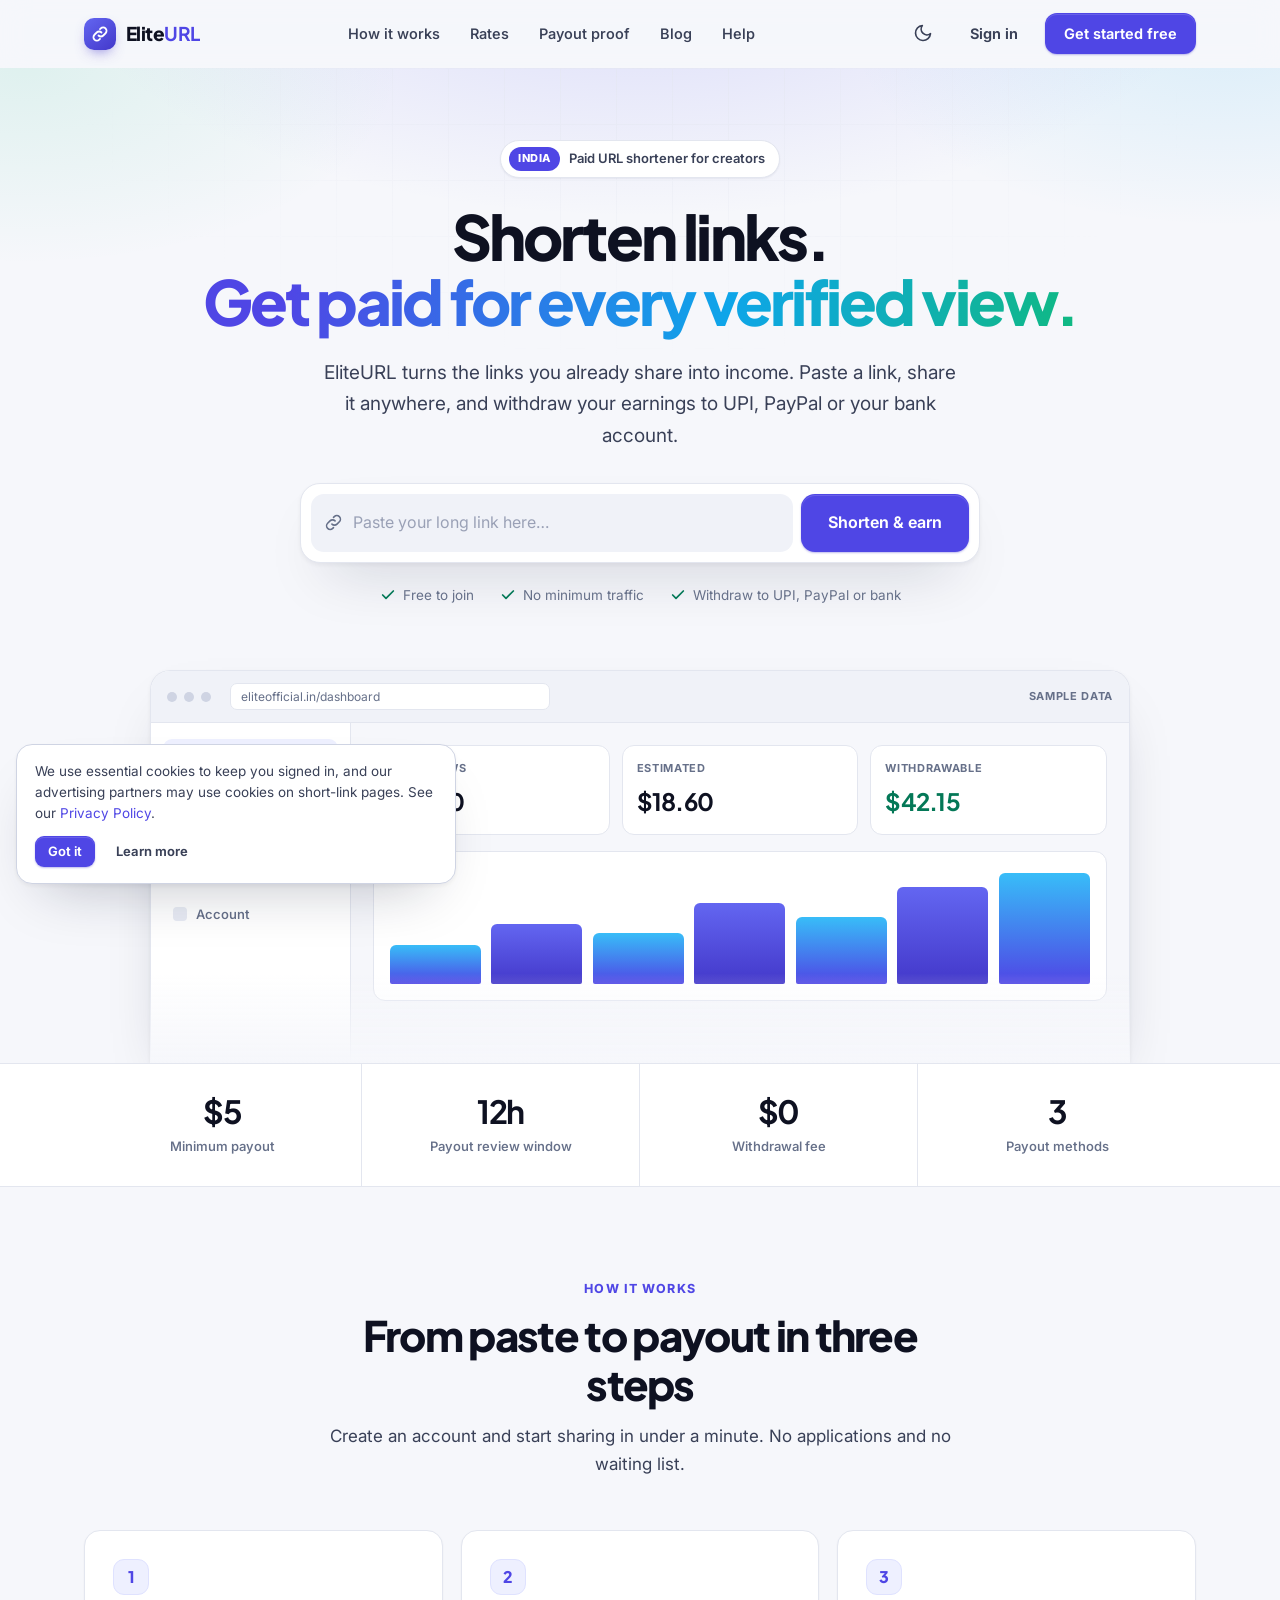
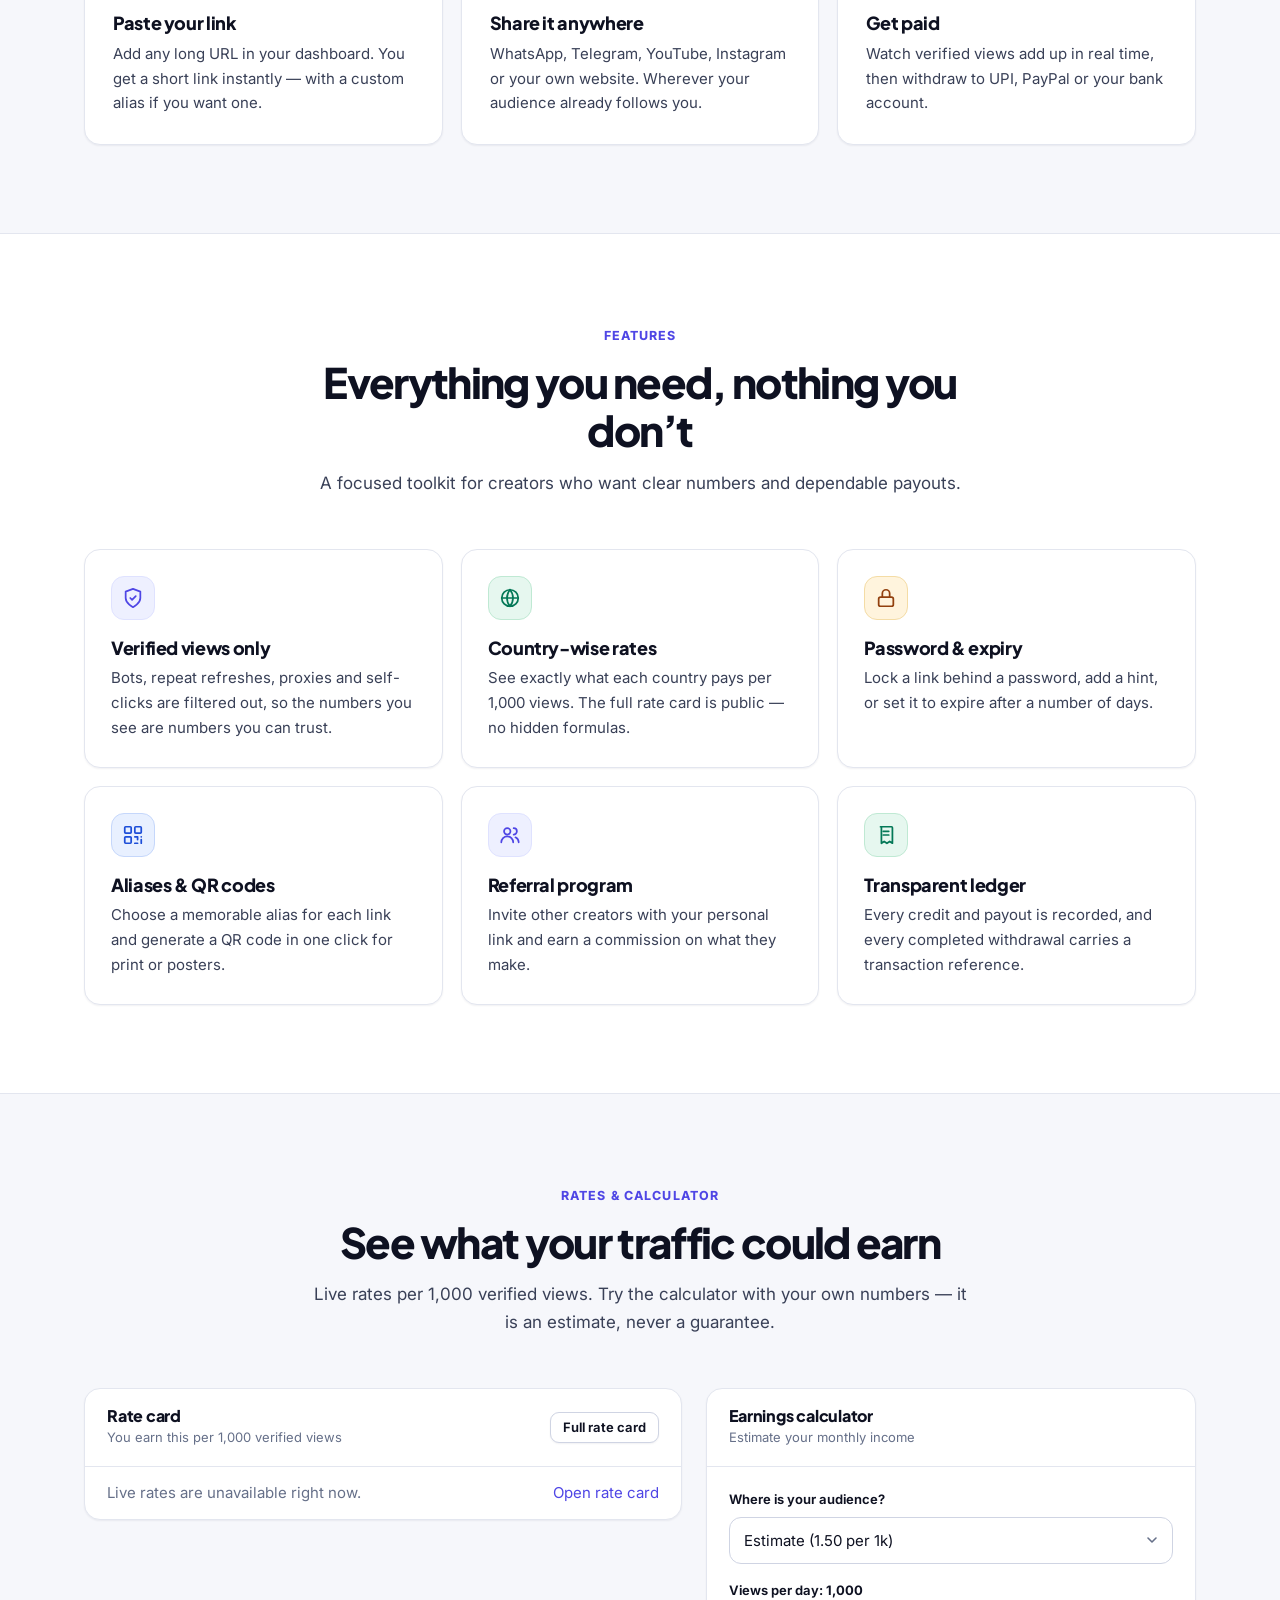
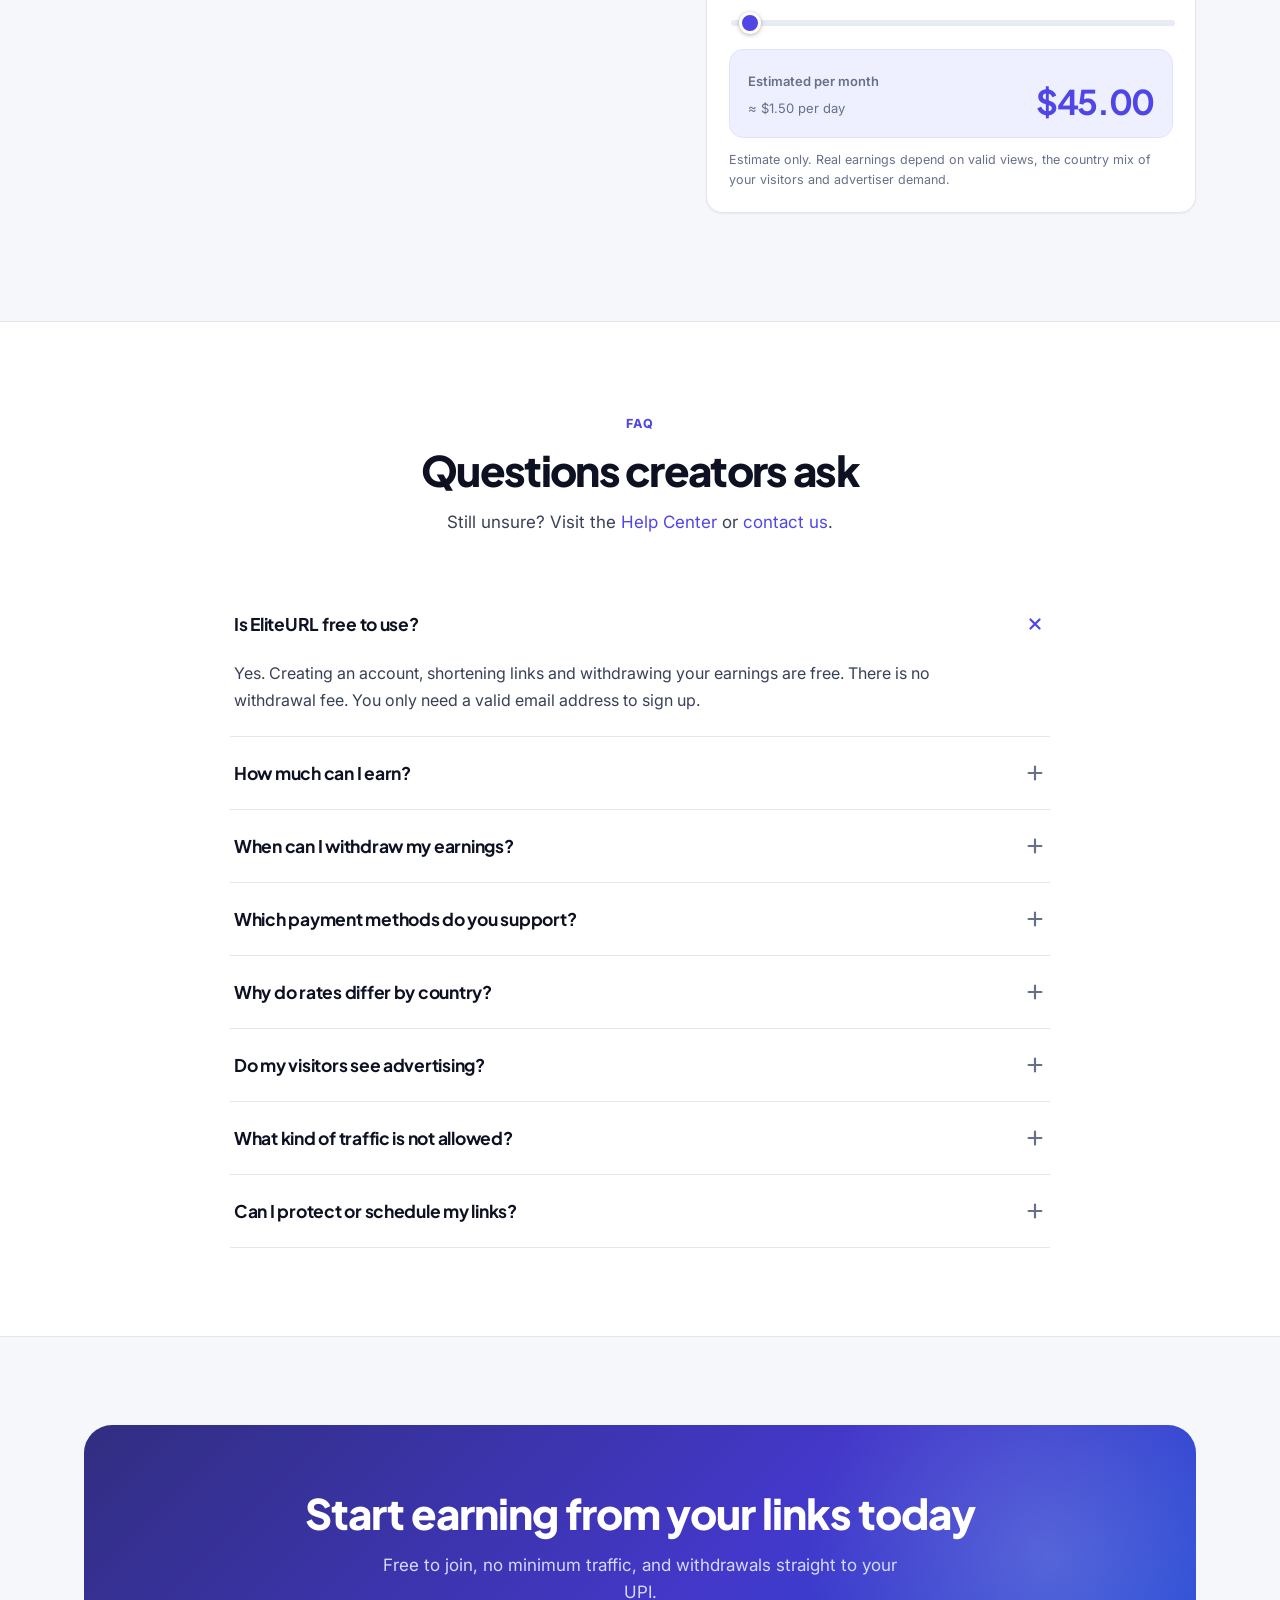
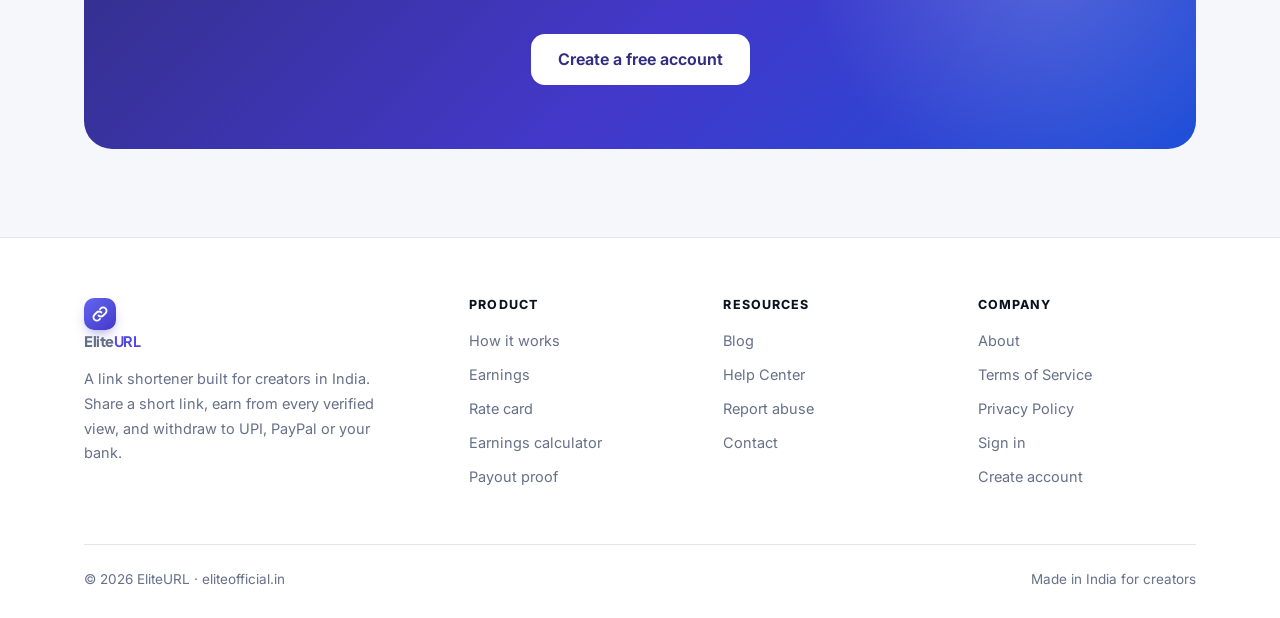
==== commit fc6fc3d9: "Add files via upload" ====
--- a/index.html
+++ b/index.html
@@ -31,7 +31,7 @@
 <link rel="preconnect" href="https://fonts.googleapis.com">
 <link rel="preconnect" href="https://fonts.gstatic.com" crossorigin>
 <link rel="stylesheet" href="https://fonts.googleapis.com/css2?family=Inter:wght@400;500;600;700&family=Plus+Jakarta+Sans:wght@600;700;800&display=swap">
-<link rel="stylesheet" href="/assets/app.css?v=3.0">
+<link rel="stylesheet" href="/assets/app.css?v=3.1">
 <script type="application/ld+json">{"@context":"https://schema.org","@type":"Organization","@id":"https://eliteofficial.in/#org","name":"EliteURL","url":"https://eliteofficial.in/","logo":"https://eliteofficial.in/assets/icon-512.png","email":"support@eliteofficial.in","areaServed":"IN","description":"A paid URL shortener that lets creators earn from verified traffic and withdraw to UPI, PayPal or bank."}</script>
 <script type="application/ld+json">{"@context":"https://schema.org","@type":"WebSite","@id":"https://eliteofficial.in/#site","url":"https://eliteofficial.in/","name":"EliteURL","inLanguage":"en-IN","publisher":{"@id":"https://eliteofficial.in/#org"}}</script>
 <script type="application/ld+json">{"@context":"https://schema.org","@type":"WebApplication","name":"EliteURL","url":"https://eliteofficial.in/","applicationCategory":"BusinessApplication","operatingSystem":"Any (web)","description":"Shorten links, track verified views and earn from your traffic.","offers":{"@type":"Offer","price":"0","priceCurrency":"USD"},"publisher":{"@id":"https://eliteofficial.in/#org"}}</script>
@@ -176,7 +176,7 @@
 </section>
 </main>
 <footer class="site-footer"><div class="container"><div class="f-grid"><div><a class="brand" href="/" aria-label="EliteURL home"><span class="mark"><svg viewBox="0 0 24 24"><path d="M10 14a4.5 4.5 0 0 0 6.4 0l3-3a4.5 4.5 0 0 0-6.4-6.4l-1 1"/><path d="M14 10a4.5 4.5 0 0 0-6.4 0l-3 3a4.5 4.5 0 0 0 6.4 6.4l1-1"/></svg></span><span>Elite<b>URL</b></span></a><p class="f-about">A link shortener built for creators in India. Share a short link, earn from every verified view, and withdraw to UPI, PayPal or your bank.</p></div><div><h4>Product</h4><a href="/how-it-works">How it works</a><a href="/earnings">Earnings</a><a href="/rates">Rate card</a><a href="/earn">Earnings calculator</a><a href="/payouts">Payout proof</a></div><div><h4>Resources</h4><a href="/blog">Blog</a><a href="/help">Help Center</a><a href="/report-abuse">Report abuse</a><a href="/contact">Contact</a></div><div><h4>Company</h4><a href="/about">About</a><a href="/terms">Terms of Service</a><a href="/privacy">Privacy Policy</a><a href="/login">Sign in</a><a href="/register">Create account</a></div></div><div class="f-bot"><span>© 2026 EliteURL · eliteofficial.in</span><span>Made in India for creators</span></div></div></footer>
-<script src="/assets/app.js?v=3.0" defer></script>
-<script src="/assets/home.js?v=3.0" defer></script>
+<script src="/assets/app.js?v=3.1" defer></script>
+<script src="/assets/home.js?v=3.1" defer></script>
 </body>
 </html>
--- a/assets/app.css
+++ b/assets/app.css
@@ -1,125 +1,551 @@
+/* ==========================================================
+   EliteURL design system  ·  v3
+   Tokens · base · components · layout · utilities
+   ========================================================== */
 :root{
-  --ink:#0b0e1c; --ink-2:#2a2f45; --muted:#646a85; --muted-2:#8b90a8;
-  --accent:#3b3ff2; --accent-2:#6d5cff; --accent-soft:#eef0ff;
-  --line:#e8eaf4; --line-2:#f2f4fa; --bg:#f6f7fc; --card:#ffffff;
-  --ok:#0f7a52; --ok-bg:#e9faf2; --warn:#a86b00; --bad:#c02b2b; --bad-bg:#fdeeee;
-  --r-sm:10px; --r:14px; --r-lg:18px; --r-xl:22px;
-  --sh-1:0 1px 2px rgba(16,24,64,.05);
-  --sh-2:0 8px 24px -18px rgba(16,24,64,.45);
-  --sh-3:0 24px 60px -34px rgba(20,24,80,.35);
-  --font:"Inter var","Inter",-apple-system,BlinkMacSystemFont,"Segoe UI",Roboto,"Helvetica Neue",Arial,sans-serif;
-  --mono:ui-monospace,SFMono-Regular,Menlo,monospace;
+  --bg:#f6f7fb; --surface:#ffffff; --surface-2:#f0f2f8; --surface-3:#e8ebf4;
+  --line:#e3e6ef; --line-2:#cfd4e3;
+  --ink:#0e1121; --body:#394057; --muted:#667089; --faint:#9aa1b6;
+  --brand:#4f46e5; --brand-600:#4338ca; --brand-700:#3730a3; --brand-50:#eef0ff; --brand-100:#dfe2ff; --brand-ink:#ffffff;
+  --money:#047857; --money-bg:#e6f7ef; --money-line:#bfe9d3;
+  --warn:#92400e; --warn-bg:#fff4dd; --warn-line:#f4dca5;
+  --danger:#b91c1c; --danger-bg:#fdecec; --danger-line:#f6c6c6;
+  --info:#1d4ed8; --info-bg:#e8f0ff; --info-line:#c5d7fb;
+  --dark:#0b0e1d; --dark-2:#141831;
+  --r-sm:8px; --r:12px; --r-lg:16px; --r-xl:22px;
+  --sh-sm:0 1px 2px rgba(16,20,48,.06);
+  --sh:0 1px 2px rgba(16,20,48,.05),0 8px 24px -12px rgba(16,20,48,.14);
+  --sh-lg:0 2px 4px rgba(16,20,48,.05),0 28px 60px -28px rgba(16,20,48,.28);
+  --ring:0 0 0 3px rgba(79,70,229,.22);
+  --font:"Inter",ui-sans-serif,system-ui,-apple-system,"Segoe UI",Roboto,"Helvetica Neue",Arial,sans-serif;
+  --font-d:"Plus Jakarta Sans","Inter",ui-sans-serif,system-ui,-apple-system,"Segoe UI",Roboto,Arial,sans-serif;
+  --mono:ui-monospace,SFMono-Regular,Menlo,Consolas,monospace;
+  --hdr:68px;
+  color-scheme:light;
 }
-*{box-sizing:border-box}
-body{margin:0;font-family:var(--font);color:var(--ink);background:var(--bg);
-  font-size:15px;line-height:1.6;letter-spacing:-.006em;
-  -webkit-font-smoothing:antialiased;-moz-osx-font-smoothing:grayscale;
-  text-rendering:optimizeLegibility;font-feature-settings:"cv11","ss01";
-  -webkit-text-size-adjust:100%}
-::selection{background:#dcdcff;color:var(--ink)}
-img,svg{max-width:100%;height:auto}
-a{color:inherit;transition:color .15s}
-:focus-visible{outline:2px solid var(--accent);outline-offset:2px;border-radius:6px}
-a{color:inherit}
-.wrap{max-width:1120px;margin:0 auto;padding:0 20px}
-header{background:rgba(255,255,255,.92);backdrop-filter:saturate(180%) blur(12px);-webkit-backdrop-filter:saturate(180%) blur(12px);border-bottom:1px solid var(--line);position:sticky;top:0;z-index:20}
-.nav{display:flex;align-items:center;justify-content:space-between;height:62px}
-.brand{font-weight:900;letter-spacing:.13em;font-size:14px;color:var(--accent);text-decoration:none;white-space:nowrap;transition:opacity .15s}
-.nav-right{display:flex;align-items:center;gap:14px}
-.nav-right a{font-size:13px;color:var(--muted);text-decoration:none;font-weight:500}
-.nav-right a:hover{color:var(--ink)}
-.who{font-size:13px;color:var(--muted);max-width:130px;overflow:hidden;text-overflow:ellipsis;white-space:nowrap}
-
-.btn{display:inline-flex;align-items:center;justify-content:center;gap:7px;
-  padding:12px 20px;border-radius:var(--r-sm);font-size:14px;font-weight:700;letter-spacing:-.01em;
-  text-decoration:none;border:0;cursor:pointer;font-family:inherit;
-  transition:transform .12s,background .18s,box-shadow .18s,border-color .18s}
-.btn:active{transform:scale(.975)}
-.btn-primary{background:linear-gradient(100deg,var(--accent),var(--accent-2));color:#fff;box-shadow:0 10px 22px -14px var(--accent)}
-.btn-primary:hover{box-shadow:0 14px 28px -14px var(--accent);transform:translateY(-1px)}
-.btn-primary:disabled{background:#c8cbe0;cursor:not-allowed}
-.btn-ghost{background:#fff;color:var(--ink);border:1px solid var(--line)}
-.btn-ghost:hover{border-color:#c9cce0}
-.btn-sm{padding:8px 13px;font-size:13px;border-radius:9px}
-
-/* auth */
-.auth{min-height:100vh;display:flex;align-items:center;justify-content:center;padding:28px 18px}
-.auth-card{background:var(--card);border:1px solid var(--line);border-radius:var(--r-xl);padding:34px 30px;
-  width:100%;max-width:420px;box-shadow:var(--sh-3)}
-.auth-card h1{font-size:clamp(22px,5vw,26px);letter-spacing:-.03em;margin:0 0 7px;font-weight:800}
-.auth-card .sub{color:var(--muted);font-size:14px;margin:0 0 26px}
+:root[data-theme="dark"]{
+  --bg:#0a0c18; --surface:#11142a; --surface-2:#171b36; --surface-3:#1e2342;
+  --line:#242a4a; --line-2:#323a63;
+  --ink:#f1f3fb; --body:#c4c9de; --muted:#8f97b6; --faint:#6a7294;
+  --brand:#7c78ff; --brand-600:#8f8bff; --brand-700:#a9a6ff; --brand-50:#1b1f45; --brand-100:#262b5e; --brand-ink:#0a0c18;
+  --money:#4ade9b; --money-bg:#0f2a21; --money-line:#1b4d3a;
+  --warn:#fbbf6a; --warn-bg:#2d2310; --warn-line:#5a4417;
+  --danger:#ff8f8f; --danger-bg:#2e1416; --danger-line:#5d2a2d;
+  --info:#8db3ff; --info-bg:#12204a; --info-line:#243a78;
+  --dark:#070913; --dark-2:#0e1124;
+  --sh-sm:0 1px 2px rgba(0,0,0,.4);
+  --sh:0 1px 2px rgba(0,0,0,.35),0 10px 28px -14px rgba(0,0,0,.6);
+  --sh-lg:0 2px 4px rgba(0,0,0,.4),0 30px 64px -28px rgba(0,0,0,.8);
+  --ring:0 0 0 3px rgba(124,120,255,.35);
+  color-scheme:dark;
+}
+
+/* ---------- base ---------- */
+*,*::before,*::after{box-sizing:border-box}
+html{-webkit-text-size-adjust:100%;scroll-behavior:smooth;scroll-padding-top:calc(var(--hdr) + 16px)}
+body{margin:0;font-family:var(--font);font-size:16px;line-height:1.6;color:var(--body);background:var(--bg);-webkit-font-smoothing:antialiased;text-rendering:optimizeLegibility;overflow-x:hidden}
+h1,h2,h3,h4{font-family:var(--font-d);color:var(--ink);margin:0;line-height:1.15;letter-spacing:-.025em;font-weight:800}
+p{margin:0}
+a{color:var(--brand);text-decoration:none}
+a:hover{text-decoration:underline;text-underline-offset:3px}
+img,svg{max-width:100%}
+button,input,select,textarea{font:inherit;color:inherit}
+:focus-visible{outline:2px solid var(--brand);outline-offset:2px;border-radius:6px}
+::selection{background:var(--brand-100);color:var(--ink)}
+.sr-only{position:absolute;width:1px;height:1px;overflow:hidden;clip:rect(0 0 0 0);white-space:nowrap}
+.skip{position:absolute;left:-999px;top:8px;background:var(--ink);color:var(--bg);padding:10px 16px;border-radius:8px;z-index:200}
+.skip:focus{left:8px}
+.container{width:100%;max-width:1160px;margin:0 auto;padding:0 24px}
+.container-sm{max-width:820px}
+.hide{display:none!important}
+.mono{font-family:var(--mono)}
+.muted{color:var(--muted)}
+.center{text-align:center}
+.nowrap{white-space:nowrap}
+.money{color:var(--money)}
+
+/* ---------- brand ---------- */
+.brand{display:inline-flex;align-items:center;gap:10px;font-family:var(--font-d);font-weight:800;font-size:19px;letter-spacing:-.03em;color:var(--ink)}
+.brand:hover{text-decoration:none}
+.brand .mark{width:32px;height:32px;flex:none;border-radius:10px;background:linear-gradient(140deg,#6366f1,#4338ca);display:grid;place-items:center;box-shadow:0 6px 14px -6px rgba(67,56,202,.7)}
+.brand .mark svg{width:18px;height:18px;stroke:#fff;fill:none;stroke-width:2.4;stroke-linecap:round;stroke-linejoin:round}
+.brand b{color:var(--brand)}
+
+/* ---------- buttons ---------- */
+.btn{display:inline-flex;align-items:center;justify-content:center;gap:8px;padding:11px 18px;border-radius:var(--r);border:1px solid transparent;font-weight:650;font-size:14.5px;line-height:1.2;cursor:pointer;text-decoration:none;white-space:nowrap;transition:background .15s,border-color .15s,box-shadow .15s,transform .12s,color .15s;-webkit-tap-highlight-color:transparent}
+.btn:hover{text-decoration:none}
+.btn:active{transform:translateY(1px)}
+.btn:disabled,.btn[aria-disabled="true"]{opacity:.55;cursor:not-allowed;transform:none}
+.btn svg{width:17px;height:17px;flex:none;stroke:currentColor;fill:none;stroke-width:2;stroke-linecap:round;stroke-linejoin:round}
+.btn-primary{background:var(--brand);color:var(--brand-ink);box-shadow:0 1px 2px rgba(67,56,202,.35),inset 0 1px 0 rgba(255,255,255,.14)}
+.btn-primary:hover{background:var(--brand-600);color:var(--brand-ink)}
+.btn-dark{background:var(--ink);color:var(--bg)}
+.btn-dark:hover{opacity:.9;color:var(--bg)}
+.btn-secondary{background:var(--surface);color:var(--ink);border-color:var(--line-2);box-shadow:var(--sh-sm)}
+.btn-secondary:hover{background:var(--surface-2);color:var(--ink)}
+.btn-ghost{background:transparent;color:var(--body)}
+.btn-ghost:hover{background:var(--surface-2);color:var(--ink)}
+.btn-danger{background:var(--danger-bg);color:var(--danger);border-color:var(--danger-line)}
+.btn-danger:hover{background:var(--danger);color:#fff;border-color:var(--danger)}
+.btn-success{background:var(--money);color:#fff}
+.btn-sm{padding:7px 12px;font-size:13px;border-radius:9px}
+.btn-lg{padding:15px 26px;font-size:16px;border-radius:14px}
+.btn-block{width:100%}
+.btn .spin{width:15px;height:15px;border-radius:50%;border:2px solid currentColor;border-right-color:transparent;animation:spin .7s linear infinite}
+@keyframes spin{to{transform:rotate(360deg)}}
+
+/* ---------- forms ---------- */
 .field{margin-bottom:16px}
-label{display:block;font-size:11px;font-weight:750;color:var(--muted-2);margin-bottom:7px;letter-spacing:.075em;text-transform:uppercase}
-input,select,textarea{width:100%;padding:13px 15px;font-size:15px;font-family:inherit;
-  border:1px solid var(--line);border-radius:var(--r-sm);background:#fbfcff;outline:none;color:var(--ink);
-  transition:border-color .15s,box-shadow .15s,background .15s;letter-spacing:-.005em}
-input::placeholder,textarea::placeholder{color:#a8adc4}
-input:focus,select:focus,textarea:focus{border-color:#9a9cff;box-shadow:0 0 0 3.5px #eeeefe;background:#fff}
-.btn-block{width:100%;padding:14px;font-size:15px;margin-top:6px}
-.msg{font-size:13px;margin-top:14px;padding:11px 13px;border-radius:10px;display:none}
-.msg.show{display:block}
-.msg.err{background:#fdeeee;color:var(--bad)}
-.msg.ok{background:#eafaf2;color:var(--ok)}
-.alt{text-align:center;font-size:13px;color:var(--muted);margin-top:22px}
-.alt a{color:var(--accent);font-weight:650;text-decoration:none}
-
-/* app layout */
-main{padding:30px 0 60px}
-h1.page{font-size:clamp(22px,5vw,28px);line-height:1.18;letter-spacing:-.032em;margin:0 0 8px;font-weight:800}
-h2,h3{letter-spacing:-.02em}
-.page-sub{color:var(--muted);font-size:14.5px;margin:0 0 26px;max-width:60ch;line-height:1.55}
-.cards{display:grid;gap:14px;grid-template-columns:repeat(auto-fit,minmax(160px,1fr));margin-bottom:26px}
-.kpi{background:var(--card);border:1px solid var(--line);border-radius:var(--r);padding:18px;
-  box-shadow:var(--sh-1);transition:transform .18s cubic-bezier(.2,.8,.2,1),box-shadow .18s,border-color .18s}
-.kpi:hover{transform:translateY(-2px);box-shadow:var(--sh-2);border-color:#dcdff0}
-.kpi span{font-size:10.5px;color:var(--muted-2);text-transform:uppercase;letter-spacing:.09em;font-weight:700}
-.kpi b{display:block;font-size:clamp(21px,5vw,26px);line-height:1.1;letter-spacing:-.03em;margin-top:9px;
-  font-weight:800;font-variant-numeric:tabular-nums}
-.kpi b.money{color:var(--accent)}
-.panel{background:var(--card);border:1px solid var(--line);border-radius:var(--r-lg);padding:22px;
-  margin-bottom:18px;box-shadow:var(--sh-1)}
-.panel h2{font-size:16.5px;margin:0 0 16px;letter-spacing:-.022em;font-weight:750}
-.row{display:flex;gap:10px;flex-wrap:wrap}
-.row input{flex:1 1 260px;min-width:0}
-.out{margin-top:14px;display:none}
-.out.show{display:block}
-.out a{display:block;background:#eafaf2;border:1px solid #c9ecd9;color:#0d6b47;font-weight:700;padding:13px;border-radius:11px;text-decoration:none;word-break:break-all;text-align:center;font-size:14px}
-table{width:100%;border-collapse:collapse;font-size:13px}
-th{text-align:left;padding:11px 13px;background:#fafbff;border-bottom:1px solid var(--line);font-size:10.5px;text-transform:uppercase;letter-spacing:.08em;color:var(--muted-2);font-weight:750}
-td{padding:13px;border-bottom:1px solid var(--line-2);color:var(--ink-2);vertical-align:middle;font-size:13.5px}
-tr:last-child td{border-bottom:0}
-.td-url{max-width:240px;overflow:hidden;text-overflow:ellipsis;white-space:nowrap;color:var(--muted)}
-.pill{display:inline-block;padding:3px 9px;border-radius:99px;font-size:11px;font-weight:700;background:#eef0ff;color:var(--accent)}
-.pill.off{background:#f0f0f5;color:var(--muted)}
-.empty{text-align:center;color:var(--muted);font-size:14px;padding:28px 0}
-.tabs{display:flex;gap:6px;overflow-x:auto;border-bottom:1px solid var(--line);margin-bottom:22px;padding-bottom:2px}
-.tabs button{background:none;border:0;padding:11px 15px;font-size:14px;font-weight:650;letter-spacing:-.01em;
-  color:var(--muted);cursor:pointer;border-bottom:2.5px solid transparent;font-family:inherit;white-space:nowrap;
-  transition:color .15s,border-color .15s}
-.tabs button:hover{color:var(--ink-2)}
-.tabs button.on{color:var(--accent);border-bottom-color:var(--accent)}
-.hide{display:none}
-.foot{padding:26px 0;text-align:center;color:var(--muted);font-size:12px}
-@media(max-width:640px){ .who{display:none} .td-url{max-width:120px} }
-
-/* ---- responsive polish ---- */
-@media(max-width:640px){
-  body{font-size:14.5px}
-  .wrap{padding:0 15px}
-  main{padding:22px 0 46px}
-  .panel{padding:18px;border-radius:16px}
-  .kpi{padding:15px}
-  .cards{gap:11px;grid-template-columns:repeat(2,1fr)}
-  .btn{padding:11px 16px;font-size:13.5px}
-  .tabs{margin-bottom:18px}
+.field>label,.label{display:block;font-size:13px;font-weight:650;color:var(--ink);margin-bottom:7px}
+.field .hint{font-size:12.5px;color:var(--muted);margin-top:6px;line-height:1.5}
+.input,.select,.textarea{width:100%;padding:12px 14px;font-size:15px;line-height:1.4;background:var(--surface);color:var(--ink);border:1px solid var(--line-2);border-radius:var(--r);outline:none;transition:border-color .15s,box-shadow .15s,background .15s}
+.input::placeholder,.textarea::placeholder{color:var(--faint)}
+.input:hover,.select:hover,.textarea:hover{border-color:var(--faint)}
+.input:focus,.select:focus,.textarea:focus{border-color:var(--brand);box-shadow:var(--ring)}
+.input[readonly]{background:var(--surface-2);color:var(--muted)}
+.textarea{resize:vertical;min-height:96px}
+.select{appearance:none;-webkit-appearance:none;padding-right:38px;background-image:url("data:image/svg+xml,%3Csvg xmlns='http://www.w3.org/2000/svg' width='16' height='16' viewBox='0 0 24 24' fill='none' stroke='%23667089' stroke-width='2.4' stroke-linecap='round' stroke-linejoin='round'%3E%3Cpath d='m6 9 6 6 6-6'/%3E%3C/svg%3E");background-repeat:no-repeat;background-position:right 12px center}
+.input-group{position:relative}
+.input-group .input{padding-right:70px}
+.input-group .tgl{position:absolute;right:8px;top:50%;transform:translateY(-50%);background:none;border:0;padding:6px 8px;font-size:12.5px;font-weight:650;color:var(--muted);cursor:pointer;border-radius:8px}
+.input-group .tgl:hover{color:var(--ink);background:var(--surface-2)}
+.row{display:flex;gap:14px;flex-wrap:wrap}
+.row>.field{flex:1 1 200px}
+.check{display:flex;align-items:center;gap:10px;font-size:14px;color:var(--body);cursor:pointer;user-select:none}
+.check input{appearance:none;-webkit-appearance:none;width:19px;height:19px;border:1.5px solid var(--line-2);border-radius:6px;background:var(--surface);display:grid;place-items:center;cursor:pointer;flex:none;transition:.15s;margin:0}
+.check input:checked{background:var(--brand);border-color:var(--brand)}
+.check input:checked::after{content:"";width:9px;height:5px;border:2px solid #fff;border-top:0;border-right:0;transform:rotate(-45deg) translate(1px,-1px)}
+.check input:focus-visible{box-shadow:var(--ring)}
+.switch{position:relative;display:inline-block;width:42px;height:24px;flex:none}
+.switch input{position:absolute;opacity:0;inset:0;width:100%;height:100%;margin:0;cursor:pointer;z-index:2}
+.switch i{position:absolute;inset:0;background:var(--line-2);border-radius:99px;transition:.2s}
+.switch i::after{content:"";position:absolute;left:3px;top:3px;width:18px;height:18px;border-radius:50%;background:#fff;box-shadow:0 1px 3px rgba(0,0,0,.3);transition:.2s}
+.switch input:checked+i{background:var(--brand)}
+.switch input:checked+i::after{transform:translateX(18px)}
+.switch input:focus-visible+i{box-shadow:var(--ring)}
+
+/* ---------- messages / badges ---------- */
+.alert{display:none;padding:12px 14px;border-radius:var(--r);font-size:14px;line-height:1.5;border:1px solid transparent;margin-top:14px}
+.alert.show{display:block}
+.alert.err{background:var(--danger-bg);color:var(--danger);border-color:var(--danger-line)}
+.alert.ok{background:var(--money-bg);color:var(--money);border-color:var(--money-line)}
+.alert.warn{background:var(--warn-bg);color:var(--warn);border-color:var(--warn-line)}
+.alert.info{background:var(--info-bg);color:var(--info);border-color:var(--info-line)}
+.alert.static{display:block}
+#w-pending-note{margin:0 0 16px}
+.badge{display:inline-flex;align-items:center;gap:6px;padding:3px 10px;border-radius:99px;font-size:12px;font-weight:700;line-height:1.5;background:var(--surface-2);color:var(--muted);border:1px solid var(--line);white-space:nowrap}
+.badge.ok,.badge.active,.badge.paid{background:var(--money-bg);color:var(--money);border-color:var(--money-line)}
+.badge.warn,.badge.pending{background:var(--warn-bg);color:var(--warn);border-color:var(--warn-line)}
+.badge.err,.badge.rejected,.badge.blocked,.badge.disabled{background:var(--danger-bg);color:var(--danger);border-color:var(--danger-line)}
+.badge.info,.badge.approved{background:var(--info-bg);color:var(--info);border-color:var(--info-line)}
+.badge.brand{background:var(--brand-50);color:var(--brand);border-color:var(--brand-100)}
+.dot{width:7px;height:7px;border-radius:50%;background:currentColor;display:inline-block}
+
+/* ---------- cards / panels ---------- */
+.card{background:var(--surface);border:1px solid var(--line);border-radius:var(--r-lg);padding:24px;box-shadow:var(--sh-sm)}
+.card.hover{transition:transform .2s,box-shadow .2s,border-color .2s}
+.card.hover:hover{transform:translateY(-3px);box-shadow:var(--sh);border-color:var(--line-2)}
+.panel{background:var(--surface);border:1px solid var(--line);border-radius:var(--r-lg);box-shadow:var(--sh-sm);margin-bottom:20px;overflow:hidden}
+.panel-h{display:flex;align-items:center;justify-content:space-between;gap:12px;flex-wrap:wrap;padding:18px 22px;border-bottom:1px solid var(--line)}
+.panel-h h2,.panel-h h3{font-size:16px;letter-spacing:-.015em}
+.panel-h p{font-size:13px;color:var(--muted);margin-top:2px}
+.panel-b{padding:22px}
+.panel-b.flush{padding:0}
+.divider{height:1px;background:var(--line);margin:18px 0;border:0}
+
+/* ---------- public header / nav ---------- */
+.site-header{position:sticky;top:0;z-index:60;height:var(--hdr);background:color-mix(in srgb,var(--bg) 82%,transparent);backdrop-filter:saturate(170%) blur(14px);-webkit-backdrop-filter:saturate(170%) blur(14px);border-bottom:1px solid transparent;transition:border-color .2s,background .2s}
+.site-header.scrolled{border-bottom-color:var(--line);background:color-mix(in srgb,var(--surface) 88%,transparent)}
+.nav{height:100%;display:flex;align-items:center;justify-content:space-between;gap:20px}
+.nav-links{display:flex;align-items:center;gap:4px}
+.nav-links a{padding:8px 13px;border-radius:10px;font-size:14.5px;font-weight:550;color:var(--body)}
+.nav-links a:hover{background:var(--surface-2);color:var(--ink);text-decoration:none}
+.nav-links a[aria-current="page"]{color:var(--brand);background:var(--brand-50)}
+.nav-actions{display:flex;align-items:center;gap:8px}
+.icon-btn{width:40px;height:40px;display:inline-grid;place-items:center;border-radius:11px;border:1px solid transparent;background:transparent;color:var(--body);cursor:pointer;transition:.15s}
+.icon-btn:hover{background:var(--surface-2);color:var(--ink)}
+.icon-btn svg{width:20px;height:20px;stroke:currentColor;fill:none;stroke-width:2;stroke-linecap:round;stroke-linejoin:round}
+.theme-btn .i-moon{display:none}
+:root[data-theme="dark"] .theme-btn .i-sun{display:none}
+:root[data-theme="dark"] .theme-btn .i-moon{display:block}
+.theme-btn .i-moon{display:block}.theme-btn .i-sun{display:none}
+.burger{display:none}
+.mobile-menu{display:none;position:fixed;inset:var(--hdr) 0 0 0;z-index:59;background:var(--bg);padding:16px 20px 28px;overflow:auto;flex-direction:column;gap:4px;border-top:1px solid var(--line)}
+.mobile-menu.open{display:flex}
+.mobile-menu a.ml{padding:14px 12px;border-radius:12px;font-size:17px;font-weight:600;color:var(--ink);border-bottom:1px solid var(--line)}
+.mobile-menu .mm-cta{display:grid;gap:10px;margin-top:20px}
+@media(max-width:940px){.nav-links{display:none}.burger{display:inline-grid}.nav-actions .hide-m{display:none}}
+
+/* ---------- hero / sections ---------- */
+.hero{position:relative;padding:72px 0 0;text-align:center;isolation:isolate;overflow:hidden}
+.hero::before{content:"";position:absolute;inset:-120px -10% auto -10%;height:640px;z-index:-1;background:radial-gradient(55% 60% at 50% 0%,rgba(99,102,241,.2),transparent 70%),radial-gradient(35% 45% at 88% 12%,rgba(14,165,233,.12),transparent 70%),radial-gradient(35% 45% at 10% 18%,rgba(16,185,129,.1),transparent 70%)}
+.hero::after{content:"";position:absolute;inset:0 0 auto 0;height:560px;z-index:-1;background-image:linear-gradient(var(--line) 1px,transparent 1px),linear-gradient(90deg,var(--line) 1px,transparent 1px);background-size:56px 56px;opacity:.5;-webkit-mask-image:radial-gradient(60% 70% at 50% 0%,#000,transparent 75%);mask-image:radial-gradient(60% 70% at 50% 0%,#000,transparent 75%)}
+.eyebrow{display:inline-flex;align-items:center;gap:9px;padding:6px 14px 6px 8px;border-radius:99px;background:var(--surface);border:1px solid var(--line);font-size:13px;font-weight:600;color:var(--body);box-shadow:var(--sh-sm);margin-bottom:26px}
+.eyebrow .tag{background:var(--brand);color:var(--brand-ink);font-size:11px;font-weight:800;letter-spacing:.04em;padding:3px 9px;border-radius:99px;text-transform:uppercase}
+.display{font-size:clamp(36px,5.6vw,62px);line-height:1.06;letter-spacing:-.045em;font-weight:800;max-width:1000px;text-wrap:balance;margin:0 auto 22px}
+.grad{background:linear-gradient(100deg,#4f46e5 10%,#0ea5e9 60%,#10b981);-webkit-background-clip:text;background-clip:text;color:transparent}
+.lead{font-size:clamp(16px,2.1vw,19px);line-height:1.65;color:var(--body);max-width:640px;margin:0 auto 32px}
+.section{padding:88px 0}
+.section.tint{background:var(--surface);border-top:1px solid var(--line);border-bottom:1px solid var(--line)}
+.sec-head{max-width:660px;margin:0 auto 52px;text-align:center}
+.sec-head.left{margin-left:0;text-align:left}
+.kicker{display:inline-block;font-size:12.5px;font-weight:750;letter-spacing:.09em;text-transform:uppercase;color:var(--brand);margin-bottom:12px}
+.h2{font-size:clamp(28px,3.8vw,42px);letter-spacing:-.04em;margin-bottom:14px}
+.sub{font-size:17px;color:var(--body);line-height:1.65}
+@media(max-width:700px){.section{padding:64px 0}.hero{padding-top:48px}.sec-head{margin-bottom:36px}}
+
+/* shorten box */
+.shorten{max-width:680px;margin:0 auto;background:var(--surface);border:1px solid var(--line);border-radius:20px;padding:10px;box-shadow:var(--sh-lg);text-align:left}
+.shorten form{display:flex;gap:8px}
+.shorten .in{flex:1;display:flex;align-items:center;gap:10px;padding:0 12px;border-radius:13px;background:var(--surface-2);border:1px solid transparent;transition:.15s}
+.shorten .in:focus-within{background:var(--surface);border-color:var(--brand);box-shadow:var(--ring)}
+.shorten .in svg{width:19px;height:19px;stroke:var(--muted);fill:none;stroke-width:2;stroke-linecap:round;stroke-linejoin:round;flex:none}
+.shorten input{flex:1;min-width:0;border:0;background:transparent;outline:none;padding:15px 0;font-size:16px;color:var(--ink)}
+.shorten input::placeholder{color:var(--faint)}
+.shorten-res{display:none;margin-top:10px;padding:14px;border-radius:13px;background:var(--money-bg);border:1px solid var(--money-line);align-items:center;gap:12px;justify-content:space-between;flex-wrap:wrap}
+.shorten-res.show{display:flex;animation:pop .35s ease}
+.shorten-res a{font-weight:750;color:var(--money);word-break:break-all;font-size:16px}
+@keyframes pop{from{opacity:0;transform:translateY(6px) scale(.98)}to{opacity:1;transform:none}}
+.shorten-err{display:none;margin:10px 4px 2px;font-size:13.5px;color:var(--danger)}
+.shorten-err.show{display:block}
+.trust-row{display:flex;justify-content:center;gap:10px 26px;flex-wrap:wrap;margin-top:22px;font-size:13.5px;color:var(--muted)}
+.trust-row span{display:inline-flex;align-items:center;gap:7px}
+.trust-row svg{width:16px;height:16px;stroke:var(--money);fill:none;stroke-width:2.6;stroke-linecap:round;stroke-linejoin:round}
+@media(max-width:560px){.shorten form{flex-direction:column}.shorten .btn{width:100%}}
+
+/* product preview */
+.preview{max-width:980px;margin:64px auto 0;position:relative}
+.preview-frame{border:1px solid var(--line);border-radius:20px 20px 0 0;background:var(--surface);box-shadow:var(--sh-lg);overflow:hidden;text-align:left;border-bottom:0}
+.pv-bar{display:flex;align-items:center;gap:7px;padding:12px 16px;border-bottom:1px solid var(--line);background:var(--surface-2)}
+.pv-bar i{width:10px;height:10px;border-radius:50%;background:var(--line-2);display:block}
+.pv-bar .url{margin-left:12px;flex:1;max-width:320px;font-size:12px;color:var(--muted);background:var(--surface);border:1px solid var(--line);border-radius:7px;padding:3px 10px}
+.pv-bar .sample{margin-left:auto;font-size:11px;font-weight:700;color:var(--muted);letter-spacing:.06em;text-transform:uppercase}
+.pv-body{display:grid;grid-template-columns:200px 1fr;min-height:340px}
+.pv-side{padding:16px 12px;border-right:1px solid var(--line);background:var(--surface)}
+.pv-side div{display:flex;align-items:center;gap:9px;padding:9px 10px;border-radius:9px;font-size:13px;font-weight:550;color:var(--muted)}
+.pv-side div::before{content:"";width:14px;height:14px;border-radius:4px;background:var(--surface-3)}
+.pv-side div.on{background:var(--brand-50);color:var(--brand);font-weight:700}
+.pv-side div.on::before{background:var(--brand)}
+.pv-main{padding:22px;background:var(--bg)}
+.pv-kpis{display:grid;grid-template-columns:repeat(3,1fr);gap:12px;margin-bottom:16px}
+.pv-kpi{background:var(--surface);border:1px solid var(--line);border-radius:12px;padding:14px}
+.pv-kpi span{display:block;font-size:11px;font-weight:700;letter-spacing:.06em;text-transform:uppercase;color:var(--muted)}
+.pv-kpi b{display:block;font-family:var(--font-d);font-size:24px;color:var(--ink);margin-top:4px;letter-spacing:-.03em}
+.pv-kpi b.m{color:var(--money)}
+.pv-chart{background:var(--surface);border:1px solid var(--line);border-radius:12px;padding:16px;display:flex;align-items:flex-end;gap:10px;height:150px}
+.pv-chart i{flex:1;border-radius:6px 6px 2px 2px;background:linear-gradient(180deg,#6366f1,#4338ca);transform-origin:bottom;animation:grow 1.1s cubic-bezier(.2,.8,.2,1) both}
+.pv-chart i:nth-child(odd){background:linear-gradient(180deg,#38bdf8,#4f46e5)}
+@keyframes grow{from{transform:scaleY(0)}}
+.preview::after{content:"";position:absolute;left:0;right:0;bottom:0;height:90px;background:linear-gradient(180deg,transparent,var(--bg));pointer-events:none}
+@media(max-width:760px){.pv-body{grid-template-columns:1fr}.pv-side{display:none}.pv-kpis{grid-template-columns:1fr 1fr 1fr;gap:8px}.pv-kpi b{font-size:18px}}
+
+/* stat strip */
+.strip{margin-top:0;border-top:1px solid var(--line);border-bottom:1px solid var(--line);background:var(--surface)}
+.strip-in{display:grid;grid-template-columns:repeat(4,1fr)}
+.strip .stat{padding:30px 16px;text-align:center;border-right:1px solid var(--line)}
+.strip .stat:last-child{border-right:0}
+.strip .stat b{display:block;font-family:var(--font-d);font-size:32px;letter-spacing:-.04em;color:var(--ink);line-height:1.1}
+.strip .stat span{display:block;margin-top:6px;font-size:13px;color:var(--muted);font-weight:550}
+@media(max-width:720px){.strip-in{grid-template-columns:1fr 1fr}.strip .stat:nth-child(2){border-right:0}.strip .stat:nth-child(-n+2){border-bottom:1px solid var(--line)}}
+
+/* steps & features */
+.grid{display:grid;gap:18px}
+.grid.c2{grid-template-columns:repeat(2,1fr)}
+.grid.c3{grid-template-columns:repeat(3,1fr)}
+.grid.c4{grid-template-columns:repeat(4,1fr)}
+@media(max-width:980px){.grid.c3,.grid.c4{grid-template-columns:repeat(2,1fr)}}
+@media(max-width:640px){.grid.c2,.grid.c3,.grid.c4{grid-template-columns:1fr}}
+.step{position:relative;padding:28px}
+.step .n{width:36px;height:36px;border-radius:11px;background:var(--brand-50);color:var(--brand);display:grid;place-items:center;font-family:var(--font-d);font-weight:800;margin-bottom:18px;border:1px solid var(--brand-100)}
+.step h3,.feat h3{font-size:18px;margin-bottom:8px;letter-spacing:-.02em}
+.step p,.feat p{font-size:15px;line-height:1.65;color:var(--body)}
+.feat{padding:26px}
+.feat .ico{width:44px;height:44px;border-radius:13px;background:var(--brand-50);border:1px solid var(--brand-100);display:grid;place-items:center;margin-bottom:18px;transition:transform .25s}
+.feat:hover .ico{transform:translateY(-2px) rotate(-4deg)}
+.feat .ico svg{width:22px;height:22px;stroke:var(--brand);fill:none;stroke-width:1.9;stroke-linecap:round;stroke-linejoin:round}
+.feat .ico.g{background:var(--money-bg);border-color:var(--money-line)}.feat .ico.g svg{stroke:var(--money)}
+.feat .ico.a{background:var(--warn-bg);border-color:var(--warn-line)}.feat .ico.a svg{stroke:var(--warn)}
+.feat .ico.b{background:var(--info-bg);border-color:var(--info-line)}.feat .ico.b svg{stroke:var(--info)}
+
+/* rates + calculator */
+.split{display:grid;grid-template-columns:1.1fr .9fr;gap:24px;align-items:start}
+@media(max-width:900px){.split{grid-template-columns:1fr}}
+.rate-list{list-style:none;margin:0;padding:0}
+.rate-list li{display:flex;align-items:center;justify-content:space-between;gap:12px;padding:14px 22px;border-bottom:1px solid var(--line);font-size:15px}
+.rate-list li:last-child{border-bottom:0}
+.rate-list .cc{display:inline-grid;place-items:center;min-width:38px;height:24px;padding:0 6px;border-radius:7px;background:var(--brand-50);color:var(--brand);font-size:11.5px;font-weight:800;margin-right:12px}
+.rate-list .v{font-weight:800;color:var(--money);font-family:var(--font-d);font-size:16px}
+.rate-list .v small{font-family:var(--font);font-weight:500;color:var(--muted);font-size:12px}
+.calc-out{display:flex;align-items:flex-end;justify-content:space-between;gap:12px;padding:18px;border-radius:14px;background:var(--brand-50);border:1px solid var(--brand-100);margin-top:6px}
+.calc-out span{font-size:13px;color:var(--muted);font-weight:600}
+.calc-out b{font-family:var(--font-d);font-size:34px;color:var(--brand);letter-spacing:-.04em;line-height:1}
+input[type=range]{-webkit-appearance:none;appearance:none;width:100%;height:6px;border-radius:99px;background:var(--surface-3);outline:none}
+input[type=range]::-webkit-slider-thumb{-webkit-appearance:none;width:22px;height:22px;border-radius:50%;background:var(--brand);border:3px solid var(--surface);box-shadow:0 1px 4px rgba(0,0,0,.3);cursor:pointer}
+input[type=range]::-moz-range-thumb{width:18px;height:18px;border-radius:50%;background:var(--brand);border:3px solid var(--surface);cursor:pointer}
+
+/* faq */
+.faq{max-width:820px;margin:0 auto}
+.faq details{border-bottom:1px solid var(--line)}
+.faq summary{list-style:none;cursor:pointer;display:flex;align-items:center;justify-content:space-between;gap:16px;padding:22px 4px;font-family:var(--font-d);font-weight:700;font-size:17.5px;color:var(--ink);letter-spacing:-.015em}
+.faq summary::-webkit-details-marker{display:none}
+.faq summary::after{content:"";width:22px;height:22px;flex:none;background:var(--muted);-webkit-mask:url("data:image/svg+xml,%3Csvg xmlns='http://www.w3.org/2000/svg' viewBox='0 0 24 24' fill='none' stroke='black' stroke-width='2.4' stroke-linecap='round'%3E%3Cpath d='M12 5v14M5 12h14'/%3E%3C/svg%3E") center/contain no-repeat;mask:url("data:image/svg+xml,%3Csvg xmlns='http://www.w3.org/2000/svg' viewBox='0 0 24 24' fill='none' stroke='black' stroke-width='2.4' stroke-linecap='round'%3E%3Cpath d='M12 5v14M5 12h14'/%3E%3C/svg%3E") center/contain no-repeat;transition:transform .25s}
+.faq details[open] summary::after{transform:rotate(45deg);background:var(--brand)}
+.faq details p{padding:0 4px 22px;max-width:720px;font-size:16px;line-height:1.7}
+
+/* cta band */
+.cta-band{position:relative;overflow:hidden;border-radius:28px;background:linear-gradient(135deg,#312e81,#4338ca 55%,#1d4ed8);color:#fff;padding:64px 32px;text-align:center;isolation:isolate}
+.cta-band::before{content:"";position:absolute;inset:-40% -10% auto auto;width:520px;height:520px;border-radius:50%;background:radial-gradient(circle,rgba(255,255,255,.18),transparent 65%);z-index:-1}
+.cta-band h2{color:#fff;font-size:clamp(28px,4vw,42px);margin-bottom:14px}
+.cta-band p{color:#d6d9ff;max-width:520px;margin:0 auto 28px;font-size:17px}
+.cta-band .btn-primary{background:#fff;color:#312e81}
+.cta-band .btn-primary:hover{background:#eef0ff;color:#312e81}
+
+/* footer */
+.site-footer{background:var(--surface);border-top:1px solid var(--line);padding:60px 0 28px;margin-top:0}
+.f-grid{display:grid;grid-template-columns:1.6fr 1fr 1fr 1fr;gap:36px;margin-bottom:44px}
+.f-grid h4{font-family:var(--font);font-size:12.5px;letter-spacing:.09em;text-transform:uppercase;color:var(--ink);margin-bottom:16px;font-weight:750}
+.f-grid a{display:block;color:var(--muted);font-size:14.5px;margin-bottom:11px}
+.f-grid a:hover{color:var(--ink);text-decoration:none}
+.f-about{color:var(--muted);font-size:14.5px;line-height:1.7;max-width:320px;margin-top:14px}
+.f-bot{display:flex;justify-content:space-between;gap:14px;flex-wrap:wrap;padding-top:24px;border-top:1px solid var(--line);font-size:13.5px;color:var(--muted)}
+@media(max-width:860px){.f-grid{grid-template-columns:1fr 1fr}.f-grid>div:first-child{grid-column:1/-1}}
+@media(max-width:480px){.f-grid{grid-template-columns:1fr 1fr;gap:28px 16px}}
+
+/* prose (info / blog pages) */
+.page-hero{padding:56px 0 40px;border-bottom:1px solid var(--line);background:var(--surface)}
+.page-hero h1{font-size:clamp(30px,4.6vw,48px);letter-spacing:-.04em;margin-bottom:12px}
+.page-hero p{font-size:18px;color:var(--body);max-width:680px}
+.crumbs{display:flex;gap:8px;flex-wrap:wrap;font-size:13.5px;color:var(--muted);margin-bottom:18px}
+.crumbs a{color:var(--muted)}.crumbs a:hover{color:var(--brand)}
+.crumbs span[aria-hidden]{opacity:.5}
+.prose{max-width:740px;margin:0 auto;padding:48px 24px 72px;font-size:17px;line-height:1.8;color:var(--body)}
+.prose h2{font-size:26px;margin:44px 0 14px;letter-spacing:-.03em}
+.prose h3{font-size:20px;margin:30px 0 10px}
+.prose p{margin:0 0 18px}
+.prose ul,.prose ol{margin:0 0 20px;padding-left:24px}
+.prose li{margin-bottom:9px}
+.prose a{text-decoration:underline;text-underline-offset:3px}
+.prose strong{color:var(--ink)}
+.prose blockquote{margin:24px 0;padding:16px 20px;border-left:3px solid var(--brand);background:var(--brand-50);border-radius:0 var(--r) var(--r) 0;color:var(--ink)}
+.prose table{width:100%;border-collapse:collapse;margin:22px 0;font-size:15px}
+.prose th,.prose td{text-align:left;padding:12px 14px;border-bottom:1px solid var(--line)}
+.prose th{font-size:12px;letter-spacing:.07em;text-transform:uppercase;color:var(--muted)}
+.post-meta{display:flex;gap:14px;flex-wrap:wrap;font-size:14px;color:var(--muted);margin-top:16px}
+.post-card{display:block;padding:26px;border:1px solid var(--line);border-radius:var(--r-lg);background:var(--surface);transition:.2s;color:inherit}
+.post-card:hover{text-decoration:none;border-color:var(--line-2);box-shadow:var(--sh);transform:translateY(-3px)}
+.post-card h3{font-size:20px;margin:10px 0 8px;letter-spacing:-.02em}
+.post-card p{font-size:15px;color:var(--body);line-height:1.65}
+.post-card .more{display:inline-block;margin-top:14px;font-size:14px;font-weight:650;color:var(--brand)}
+.post-cta{margin-top:44px;padding:28px;border-radius:var(--r-lg);background:var(--brand-50);border:1px solid var(--brand-100);text-align:center}
+.post-cta h3{margin:0 0 8px;font-size:22px}
+.post-cta p{margin:0 0 18px}
+
+/* ---------- auth ---------- */
+.auth{min-height:100vh;display:grid;grid-template-columns:minmax(0,1fr) minmax(0,1.05fr)}
+.auth-main{display:flex;flex-direction:column;padding:28px 32px;background:var(--bg)}
+.auth-top{display:flex;justify-content:space-between;align-items:center}
+.auth-center{flex:1;display:flex;align-items:center;justify-content:center;padding:36px 0}
+.auth-card{width:100%;max-width:410px}
+.auth-card h1{font-size:30px;letter-spacing:-.04em;margin-bottom:8px}
+.auth-card .sub{font-size:15.5px;margin-bottom:28px}
+.auth-alt{text-align:center;font-size:14.5px;margin-top:24px;color:var(--body)}
+.auth-alt a{font-weight:700}
+.auth-legal{font-size:12.5px;color:var(--muted);text-align:center;line-height:1.6;margin-top:18px}
+.auth-legal a{color:var(--muted);text-decoration:underline}
+.auth-side{position:relative;background:var(--dark);color:#fff;padding:56px 56px;display:flex;flex-direction:column;justify-content:center;overflow:hidden;isolation:isolate}
+.auth-side::before{content:"";position:absolute;width:560px;height:560px;border-radius:50%;background:radial-gradient(circle,rgba(99,102,241,.55),transparent 65%);top:-200px;right:-180px;z-index:-1}
+.auth-side::after{content:"";position:absolute;width:460px;height:460px;border-radius:50%;background:radial-gradient(circle,rgba(14,165,233,.28),transparent 65%);bottom:-200px;left:-160px;z-index:-1}
+.auth-side h2{color:#fff;font-size:clamp(28px,3vw,40px);letter-spacing:-.04em;margin-bottom:30px;max-width:440px;line-height:1.12}
+.auth-side h2 em{font-style:normal;color:#a5b4fc}
+.auth-points{list-style:none;margin:0 0 36px;padding:0;display:grid;gap:18px;max-width:440px}
+.auth-points li{display:flex;gap:14px;align-items:flex-start;color:#bcc2e0;font-size:15px;line-height:1.55}
+.auth-points li b{display:block;color:#fff;font-size:15.5px;margin-bottom:2px}
+.auth-points .t{flex:none;width:26px;height:26px;border-radius:8px;background:rgba(255,255,255,.1);display:grid;place-items:center;margin-top:1px}
+.auth-points .t svg{width:14px;height:14px;stroke:#86efac;fill:none;stroke-width:2.8;stroke-linecap:round;stroke-linejoin:round}
+.auth-mini{max-width:440px;border:1px solid rgba(255,255,255,.12);background:rgba(255,255,255,.05);border-radius:16px;padding:18px 20px;display:flex;align-items:center;gap:16px}
+.auth-mini b{font-family:var(--font-d);font-size:26px;color:#fff;letter-spacing:-.03em}
+.auth-mini span{font-size:13.5px;color:#bcc2e0;line-height:1.5}
+@media(max-width:940px){.auth{grid-template-columns:1fr}.auth-side{display:none}.auth-main{padding:22px 20px}}
+.otp-row{display:flex;gap:10px}
+.otp-row input{width:100%;text-align:center;font-family:var(--mono);font-size:26px;letter-spacing:.5em;padding:14px 8px 14px calc(8px + .5em)}
+.steps-ind{display:flex;gap:6px;margin-bottom:22px}
+.steps-ind i{height:4px;flex:1;border-radius:99px;background:var(--surface-3);transition:.3s}
+.steps-ind i.on{background:var(--brand)}
+.pw-meter{height:5px;border-radius:99px;background:var(--surface-3);margin-top:10px;overflow:hidden}
+.pw-meter i{display:block;height:100%;width:0;border-radius:99px;transition:width .25s,background .25s}
+
+/* ---------- app shell (dashboard / admin) ---------- */
+.app{display:grid;grid-template-columns:260px minmax(0,1fr);min-height:100vh;background:var(--bg)}
+.sidebar{position:sticky;top:0;height:100vh;display:flex;flex-direction:column;background:var(--surface);border-right:1px solid var(--line);padding:18px 14px;z-index:70}
+.sb-brand{padding:6px 10px 20px}
+.sb-nav{display:grid;gap:3px;flex:1;align-content:start;overflow:auto}
+.sb-label{font-size:11.5px;font-weight:750;letter-spacing:.09em;text-transform:uppercase;color:var(--faint);padding:14px 12px 6px}
+.sb-link{display:flex;align-items:center;gap:12px;padding:10px 12px;border-radius:11px;font-size:14.5px;font-weight:600;color:var(--body);background:transparent;border:0;cursor:pointer;width:100%;text-align:left;text-decoration:none;transition:.15s}
+.sb-link:hover{background:var(--surface-2);color:var(--ink);text-decoration:none}
+.sb-link.on{background:var(--brand-50);color:var(--brand)}
+.sb-link svg{width:19px;height:19px;stroke:currentColor;fill:none;stroke-width:2;stroke-linecap:round;stroke-linejoin:round;flex:none}
+.sb-link .cnt{margin-left:auto;background:var(--danger);color:#fff;font-size:11px;font-weight:800;padding:1px 7px;border-radius:99px}
+.sb-foot{border-top:1px solid var(--line);padding-top:14px;display:grid;gap:10px}
+.sb-user{display:flex;align-items:center;gap:11px;padding:6px 8px}
+.avatar{width:38px;height:38px;border-radius:12px;background:linear-gradient(140deg,#6366f1,#0ea5e9);color:#fff;display:grid;place-items:center;font-family:var(--font-d);font-weight:800;font-size:15px;flex:none}
+.sb-user b{display:block;font-size:14px;color:var(--ink);line-height:1.2;max-width:150px;overflow:hidden;text-overflow:ellipsis;white-space:nowrap}
+.sb-user span{display:block;font-size:12px;color:var(--muted);max-width:150px;overflow:hidden;text-overflow:ellipsis;white-space:nowrap}
+.app-main{min-width:0;display:flex;flex-direction:column}
+.topbar{position:sticky;top:0;z-index:50;display:flex;align-items:center;gap:12px;height:64px;padding:0 28px;background:color-mix(in srgb,var(--bg) 85%,transparent);backdrop-filter:blur(12px);-webkit-backdrop-filter:blur(12px);border-bottom:1px solid var(--line)}
+.topbar h1{font-size:19px;letter-spacing:-.02em;flex:1;min-width:0;overflow:hidden;text-overflow:ellipsis;white-space:nowrap}
+.menu-btn{display:none}
+.content{padding:28px;width:100%;max-width:1180px}
+.view{display:none;animation:fadeup .35s ease both}
+.view.on{display:block}
+@keyframes fadeup{from{opacity:0;transform:translateY(8px)}to{opacity:1;transform:none}}
+.scrim{display:none;position:fixed;inset:0;background:rgba(5,7,20,.5);z-index:65;backdrop-filter:blur(2px)}
+@media(max-width:980px){
+  .app{grid-template-columns:1fr}
+  .sidebar{position:fixed;left:0;top:0;bottom:0;width:272px;transform:translateX(-102%);transition:transform .25s ease;box-shadow:var(--sh-lg)}
+  .sidebar.open{transform:none}
+  .sidebar.open~.scrim,.scrim.show{display:block}
+  .menu-btn{display:inline-grid}
+  .topbar{padding:0 16px}
+  .content{padding:18px 16px 40px}
 }
-@media(max-width:380px){
-  .cards{grid-template-columns:1fr}
+
+.page-head{display:flex;justify-content:space-between;align-items:flex-end;gap:16px;flex-wrap:wrap;margin-bottom:22px}
+.page-head h2{font-size:26px;letter-spacing:-.035em}
+.page-head p{color:var(--muted);font-size:14.5px;margin-top:4px}
+
+/* balance hero */
+.balance{position:relative;overflow:hidden;border-radius:var(--r-xl);background:linear-gradient(135deg,#3b3ff2 0%,#5b46f0 45%,#7b5cff 100%);color:#fff;padding:28px;margin-bottom:20px;isolation:isolate}
+.balance::before{content:"";position:absolute;right:-80px;top:-100px;width:360px;height:360px;border-radius:50%;background:radial-gradient(circle,rgba(255,255,255,.28),transparent 65%);z-index:-1}
+.balance-top{display:flex;align-items:flex-start;justify-content:space-between;gap:16px;flex-wrap:wrap;margin-bottom:22px}
+.balance h2{color:#fff;font-size:22px;letter-spacing:-.03em}
+.balance p{color:#c7cbf5;font-size:14px;margin-top:4px}
+.balance-grid{display:grid;grid-template-columns:repeat(3,1fr);gap:14px}
+.bal{background:rgba(255,255,255,.08);border:1px solid rgba(255,255,255,.14);border-radius:16px;padding:16px 18px}
+.bal span{display:block;font-size:12px;font-weight:700;letter-spacing:.07em;text-transform:uppercase;color:#bfc4f3}
+.bal b{display:block;font-family:var(--font-d);font-size:28px;letter-spacing:-.04em;margin:4px 0 2px;line-height:1.15;word-break:break-all}
+.bal i{font-style:normal;font-size:12.5px;color:#aeb4ea}
+.bal.hl{background:rgba(255,255,255,.16);border-color:rgba(255,255,255,.28)}
+.bal.hl b{color:#86efac}
+@media(max-width:700px){.balance{padding:20px}.balance-grid{grid-template-columns:1fr 1fr}.balance-grid .bal:first-child{grid-column:1/-1}.bal b{font-size:22px}}
+
+.kpis{display:grid;grid-template-columns:repeat(4,1fr);gap:14px;margin-bottom:20px}
+.kpis.c3{grid-template-columns:repeat(3,1fr)}
+.kpis.c6{grid-template-columns:repeat(6,1fr)}
+.kpi{background:var(--surface);border:1px solid var(--line);border-radius:var(--r-lg);padding:18px 20px;box-shadow:var(--sh-sm)}
+.kpi span{display:block;font-size:12.5px;color:var(--muted);font-weight:600}
+.kpi b{display:block;font-family:var(--font-d);font-size:28px;letter-spacing:-.04em;color:var(--ink);margin-top:6px;line-height:1.1;word-break:break-all}
+.kpi small{display:block;font-size:12.5px;color:var(--faint);margin-top:6px}
+@media(max-width:1100px){.kpis.c6{grid-template-columns:repeat(3,1fr)}}
+@media(max-width:820px){.kpis,.kpis.c3{grid-template-columns:1fr 1fr}.kpis.c6{grid-template-columns:1fr 1fr}.kpi b{font-size:23px}}
+
+.two{display:grid;grid-template-columns:minmax(0,1.6fr) minmax(0,1fr);gap:20px;align-items:start}
+@media(max-width:1000px){.two{grid-template-columns:minmax(0,1fr)}}
+.two>*,.split>*{min-width:0}
+
+.quick{display:flex;gap:10px;flex-wrap:wrap}
+.quick .input{flex:1 1 260px}
+.quick .input.alias{flex:0 1 180px}
+.opts{display:flex;gap:10px 22px;flex-wrap:wrap;margin-top:16px}
+.subform{margin-top:16px;padding:18px;border:1px dashed var(--line-2);border-radius:var(--r);background:var(--surface-2)}
+.subform .field:last-child{margin-bottom:0}
+.result{display:none;margin-top:16px;padding:14px 16px;border-radius:var(--r);background:var(--money-bg);border:1px solid var(--money-line);align-items:center;justify-content:space-between;gap:12px;flex-wrap:wrap}
+.result.show{display:flex;animation:pop .3s ease}
+.result a{font-weight:750;color:var(--money);word-break:break-all}
+
+/* chart */
+.chart{display:flex;align-items:flex-end;gap:12px;height:190px;padding:8px 4px 0;position:relative}
+.chart .col{flex:1;display:flex;flex-direction:column;align-items:center;justify-content:flex-end;height:100%;position:relative;min-width:0}
+.chart .bar{width:100%;max-width:54px;border-radius:8px 8px 3px 3px;background:linear-gradient(180deg,#818cf8,#4f46e5);min-height:4px;transition:height .7s cubic-bezier(.2,.8,.2,1),filter .15s;transform-origin:bottom}
+.chart .bar.zero{background:var(--surface-3)}
+.chart .col:hover .bar{filter:brightness(1.12)}
+.chart .lbl{font-size:12px;color:var(--muted);margin-top:8px;white-space:nowrap}
+.chart .val{font-size:12.5px;font-weight:750;color:var(--ink);margin-bottom:6px;height:16px}
+.chart .tip{position:absolute;bottom:calc(100% - 20px);left:50%;transform:translate(-50%,0);background:var(--ink);color:var(--bg);font-size:12px;padding:6px 10px;border-radius:8px;white-space:nowrap;opacity:0;pointer-events:none;transition:.15s;z-index:3}
+.chart .col:hover .tip{opacity:1}
+.chart-empty{height:190px;display:grid;place-items:center;text-align:center;color:var(--muted);font-size:14.5px}
+
+/* lists / tables */
+.tbl-wrap{overflow-x:auto;-webkit-overflow-scrolling:touch}
+table.tbl{width:100%;border-collapse:collapse;font-size:14.5px}
+.tbl th{position:sticky;top:0;text-align:left;padding:12px 18px;font-size:12px;font-weight:750;letter-spacing:.06em;text-transform:uppercase;color:var(--muted);background:var(--surface-2);border-bottom:1px solid var(--line);white-space:nowrap}
+.tbl td{padding:14px 18px;border-bottom:1px solid var(--line);vertical-align:middle}
+.tbl tr:last-child td{border-bottom:0}
+.tbl tbody tr{transition:background .12s}
+.tbl tbody tr:hover{background:var(--surface-2)}
+.tbl .num{text-align:right;font-variant-numeric:tabular-nums}
+.tbl .truncate{max-width:340px;overflow:hidden;text-overflow:ellipsis;white-space:nowrap;color:var(--muted)}
+.cell-link{font-weight:700;color:var(--brand)}
+.sub-line{display:block;font-size:12.5px;color:var(--muted);margin-top:2px}
+.act{display:flex;gap:6px;flex-wrap:wrap}
+.link-card{display:none}
+@media(max-width:760px){.tbl-links{display:none}.link-card{display:block;padding:16px;border-bottom:1px solid var(--line)}.link-card:last-child{border-bottom:0}.link-card .top{display:flex;justify-content:space-between;gap:10px;align-items:center}.link-card .dest{color:var(--muted);font-size:13px;margin:6px 0 10px;word-break:break-all}.link-card .meta{display:flex;flex-wrap:wrap;gap:6px 14px;font-size:13px;color:var(--muted);margin-bottom:12px}.link-card .meta b{color:var(--ink)}}
+.empty{padding:44px 20px;text-align:center;color:var(--muted)}
+.empty .em-ico{width:56px;height:56px;border-radius:18px;background:var(--brand-50);border:1px solid var(--brand-100);display:grid;place-items:center;margin:0 auto 16px}
+.empty .em-ico svg{width:26px;height:26px;stroke:var(--brand);fill:none;stroke-width:1.9;stroke-linecap:round;stroke-linejoin:round}
+.empty h4{font-family:var(--font-d);font-size:17px;color:var(--ink);margin-bottom:6px}
+.empty p{font-size:14.5px;max-width:360px;margin:0 auto 16px}
+.skel{background:linear-gradient(90deg,var(--surface-2) 25%,var(--surface-3) 37%,var(--surface-2) 63%);background-size:400% 100%;animation:shimmer 1.3s ease infinite;border-radius:8px;height:16px}
+@keyframes shimmer{0%{background-position:100% 50%}100%{background-position:0 50%}}
+.toolbar{display:flex;gap:10px;flex-wrap:wrap;align-items:center;padding:14px 18px;border-bottom:1px solid var(--line)}
+.toolbar .input,.toolbar .select{width:auto;padding:9px 12px;font-size:14px}
+.toolbar .grow{flex:1 1 220px}
+.seg{display:inline-flex;padding:4px;background:var(--surface-2);border-radius:12px;border:1px solid var(--line);gap:2px;flex-wrap:wrap}
+.seg button{border:0;background:transparent;padding:7px 14px;border-radius:9px;font-size:13.5px;font-weight:650;color:var(--muted);cursor:pointer;transition:.15s}
+.seg button.on{background:var(--surface);color:var(--ink);box-shadow:var(--sh-sm)}
+.seg button:hover:not(.on){color:var(--ink)}
+
+/* checklist */
+.todo{display:grid;gap:10px}
+.todo-i{display:flex;align-items:center;gap:12px;padding:12px 14px;border:1px solid var(--line);border-radius:var(--r);background:var(--surface)}
+.todo-i .ck{width:22px;height:22px;border-radius:50%;border:2px solid var(--line-2);display:grid;place-items:center;flex:none}
+.todo-i.done .ck{background:var(--money);border-color:var(--money)}
+.todo-i.done .ck::after{content:"";width:9px;height:5px;border:2px solid #fff;border-top:0;border-right:0;transform:rotate(-45deg) translate(1px,-1px)}
+.todo-i.done b{color:var(--muted);text-decoration:line-through}
+.todo-i b{font-size:14.5px;color:var(--ink);flex:1}
+.copy-field{display:flex;gap:8px}
+.copy-field .input{font-family:var(--mono);font-size:13.5px}
+
+/* modal + toast */
+.modal-back{position:fixed;inset:0;z-index:300;background:rgba(5,7,20,.55);backdrop-filter:blur(3px);display:flex;align-items:center;justify-content:center;padding:20px;animation:fadein .2s ease}
+.modal{width:100%;max-width:460px;max-height:calc(100vh - 40px);overflow:auto;background:var(--surface);border:1px solid var(--line);border-radius:20px;box-shadow:var(--sh-lg);animation:pop .25s ease}
+.modal-h{padding:22px 24px 4px}
+.modal-h h3{font-size:20px;letter-spacing:-.025em}
+.modal-h p{font-size:14.5px;color:var(--muted);margin-top:6px}
+.modal-b{padding:16px 24px 6px}
+.modal-f{display:flex;justify-content:flex-end;gap:10px;padding:16px 24px 22px}
+.modal .qr{display:block;margin:6px auto 0;border-radius:14px;border:1px solid var(--line);background:#fff;padding:10px;width:240px;height:240px}
+@keyframes fadein{from{opacity:0}to{opacity:1}}
+.toasts{position:fixed;right:18px;bottom:18px;z-index:400;display:grid;gap:10px;pointer-events:none}
+.toast{pointer-events:auto;display:flex;align-items:center;gap:10px;min-width:240px;max-width:380px;padding:13px 16px;border-radius:13px;background:var(--ink);color:var(--bg);font-size:14.5px;font-weight:550;box-shadow:var(--sh-lg);animation:toastin .3s ease both}
+.toast svg{width:18px;height:18px;stroke:currentColor;fill:none;stroke-width:2.4;stroke-linecap:round;stroke-linejoin:round;flex:none}
+.toast.ok svg{stroke:#4ade9b}.toast.err svg{stroke:#ff8f8f}
+.toast.out{animation:toastout .25s ease forwards}
+@keyframes toastin{from{opacity:0;transform:translateY(10px) scale(.97)}to{opacity:1;transform:none}}
+@keyframes toastout{to{opacity:0;transform:translateY(6px)}}
+@media(max-width:560px){.toasts{left:12px;right:12px;bottom:12px}.toast{max-width:none}}
+
+/* cookie notice */
+.cookie{position:fixed;left:16px;bottom:16px;z-index:250;max-width:440px;background:var(--surface);border:1px solid var(--line-2);border-radius:16px;padding:16px 18px;box-shadow:var(--sh-lg);font-size:13.5px;color:var(--body);line-height:1.55;animation:toastin .4s ease both}
+.cookie p{margin-bottom:12px}
+.cookie .acts{display:flex;gap:8px}
+@media(max-width:560px){.cookie{left:10px;right:10px;bottom:10px;max-width:none}}
+
+/* reveal animation */
+.reveal{opacity:0;transform:translateY(20px);transition:opacity .6s ease,transform .6s cubic-bezier(.2,.7,.2,1)}
+.reveal.in{opacity:1;transform:none}
+.reveal.d1{transition-delay:.08s}.reveal.d2{transition-delay:.16s}.reveal.d3{transition-delay:.24s}
+.no-js .reveal{opacity:1;transform:none}
+@media(prefers-reduced-motion:reduce){
+  *,*::before,*::after{animation-duration:.01ms!important;animation-iteration-count:1!important;transition-duration:.01ms!important;scroll-behavior:auto!important}
+  .reveal{opacity:1;transform:none}
 }
-@media(min-width:1024px){
-  .wrap{padding:0 26px}
-  .panel{padding:26px}
-}
-@media(prefers-reduced-motion:reduce){
-  *{animation:none!important;transition:none!important}
-}
+@media print{.site-header,.site-footer,.cookie,.toasts{display:none!important}}
+
+/* read-only link display (referral, bio URL) */
+.ro-field{flex:1;min-width:0;display:flex;align-items:center;gap:8px;padding:12px 14px;border:1px solid var(--line-2);
+  border-radius:var(--r-md);background:var(--surface-2);color:var(--body);font-size:13.5px;font-weight:600;
+  overflow:hidden;text-overflow:ellipsis;white-space:nowrap;user-select:all;cursor:default;position:relative;padding-left:34px}
+.ro-field::before{content:"";position:absolute;left:12px;top:50%;transform:translateY(-50%);width:14px;height:14px;
+  background:var(--brand);opacity:.85;mask:url("data:image/svg+xml;utf8,<svg xmlns='http://www.w3.org/2000/svg' viewBox='0 0 24 24' fill='none' stroke='black' stroke-width='2.4' stroke-linecap='round'><path d='M10 14a4.5 4.5 0 0 0 6.4 0l3-3a4.5 4.5 0 0 0-6.4-6.4l-1 1'/><path d='M14 10a4.5 4.5 0 0 0-6.4 0l-3 3a4.5 4.5 0 0 0 6.4 6.4l1-1'/></svg>") center/contain no-repeat;
+  -webkit-mask:url("data:image/svg+xml;utf8,<svg xmlns='http://www.w3.org/2000/svg' viewBox='0 0 24 24' fill='none' stroke='black' stroke-width='2.4' stroke-linecap='round'><path d='M10 14a4.5 4.5 0 0 0 6.4 0l3-3a4.5 4.5 0 0 0-6.4-6.4l-1 1'/><path d='M14 10a4.5 4.5 0 0 0-6.4 0l-3 3a4.5 4.5 0 0 0 6.4 6.4l1-1'/></svg>") center/contain no-repeat}
+.ro-field:hover{border-color:var(--brand)}
